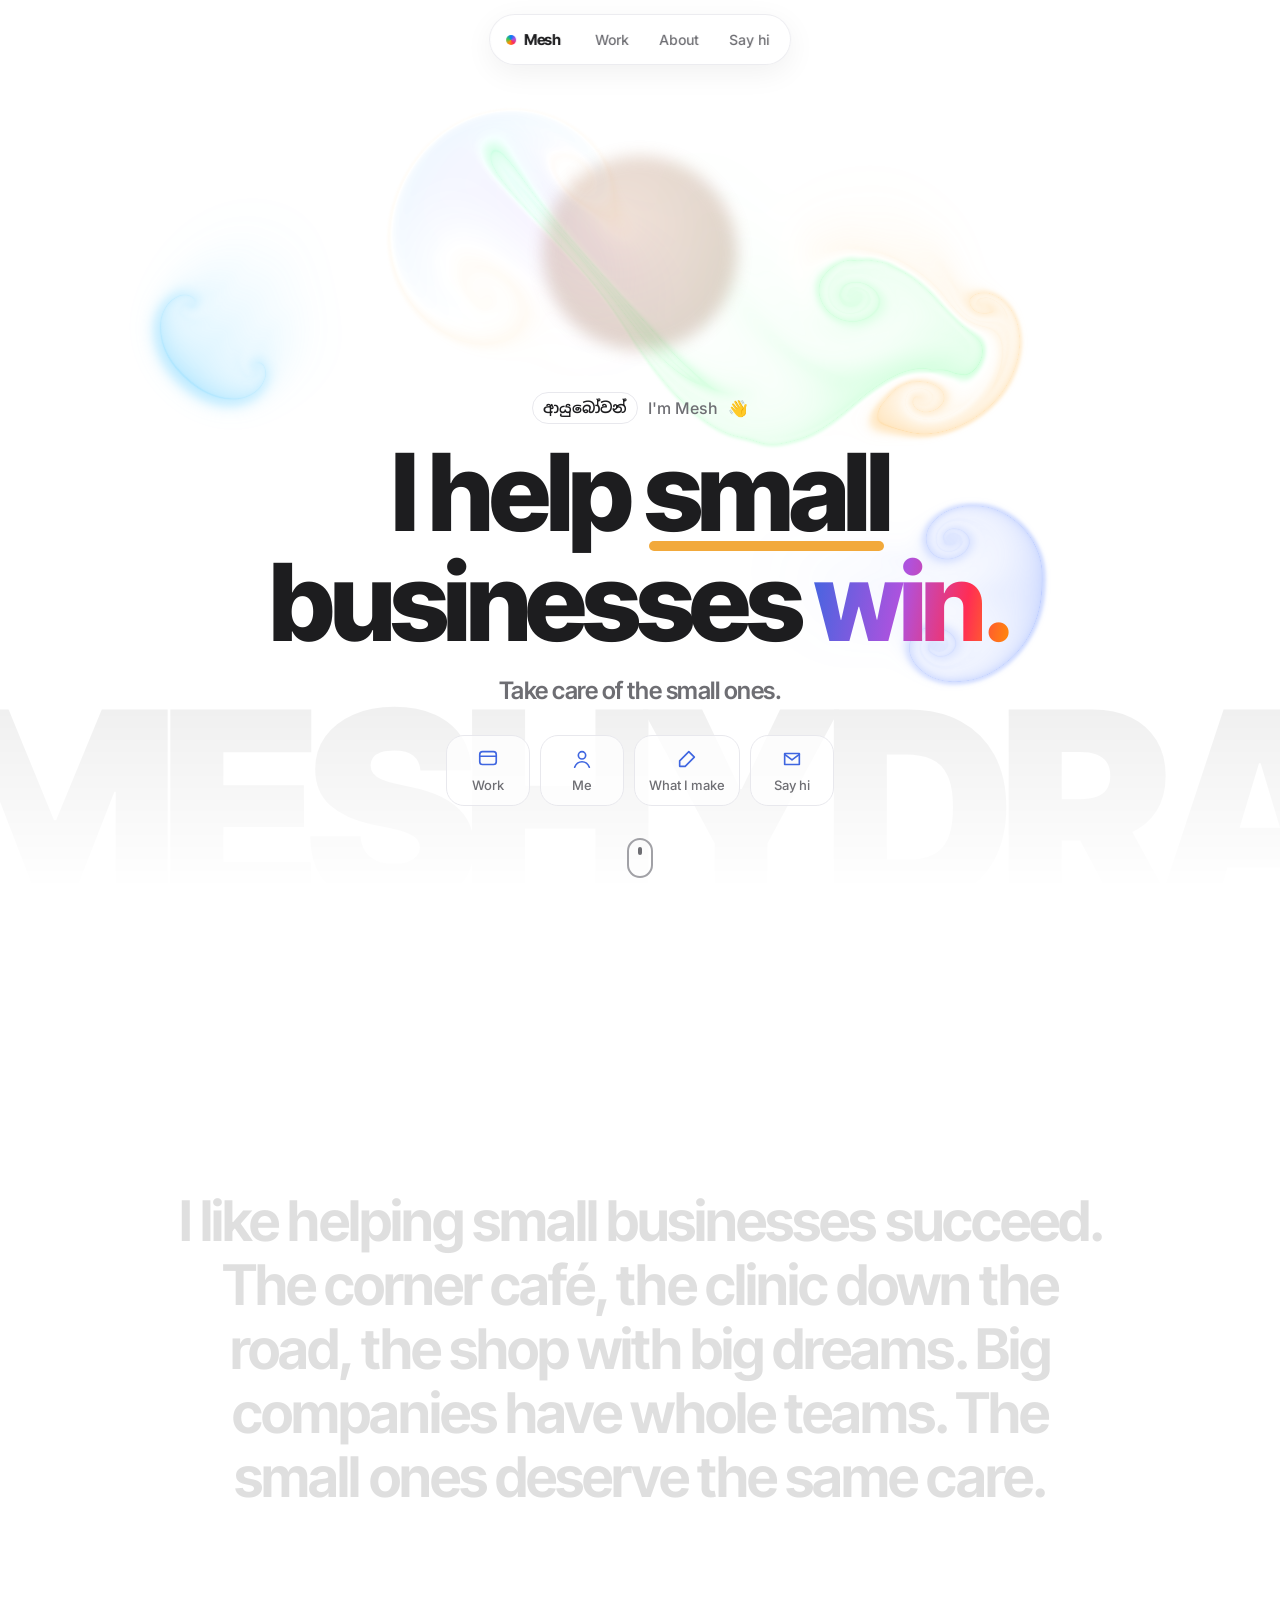
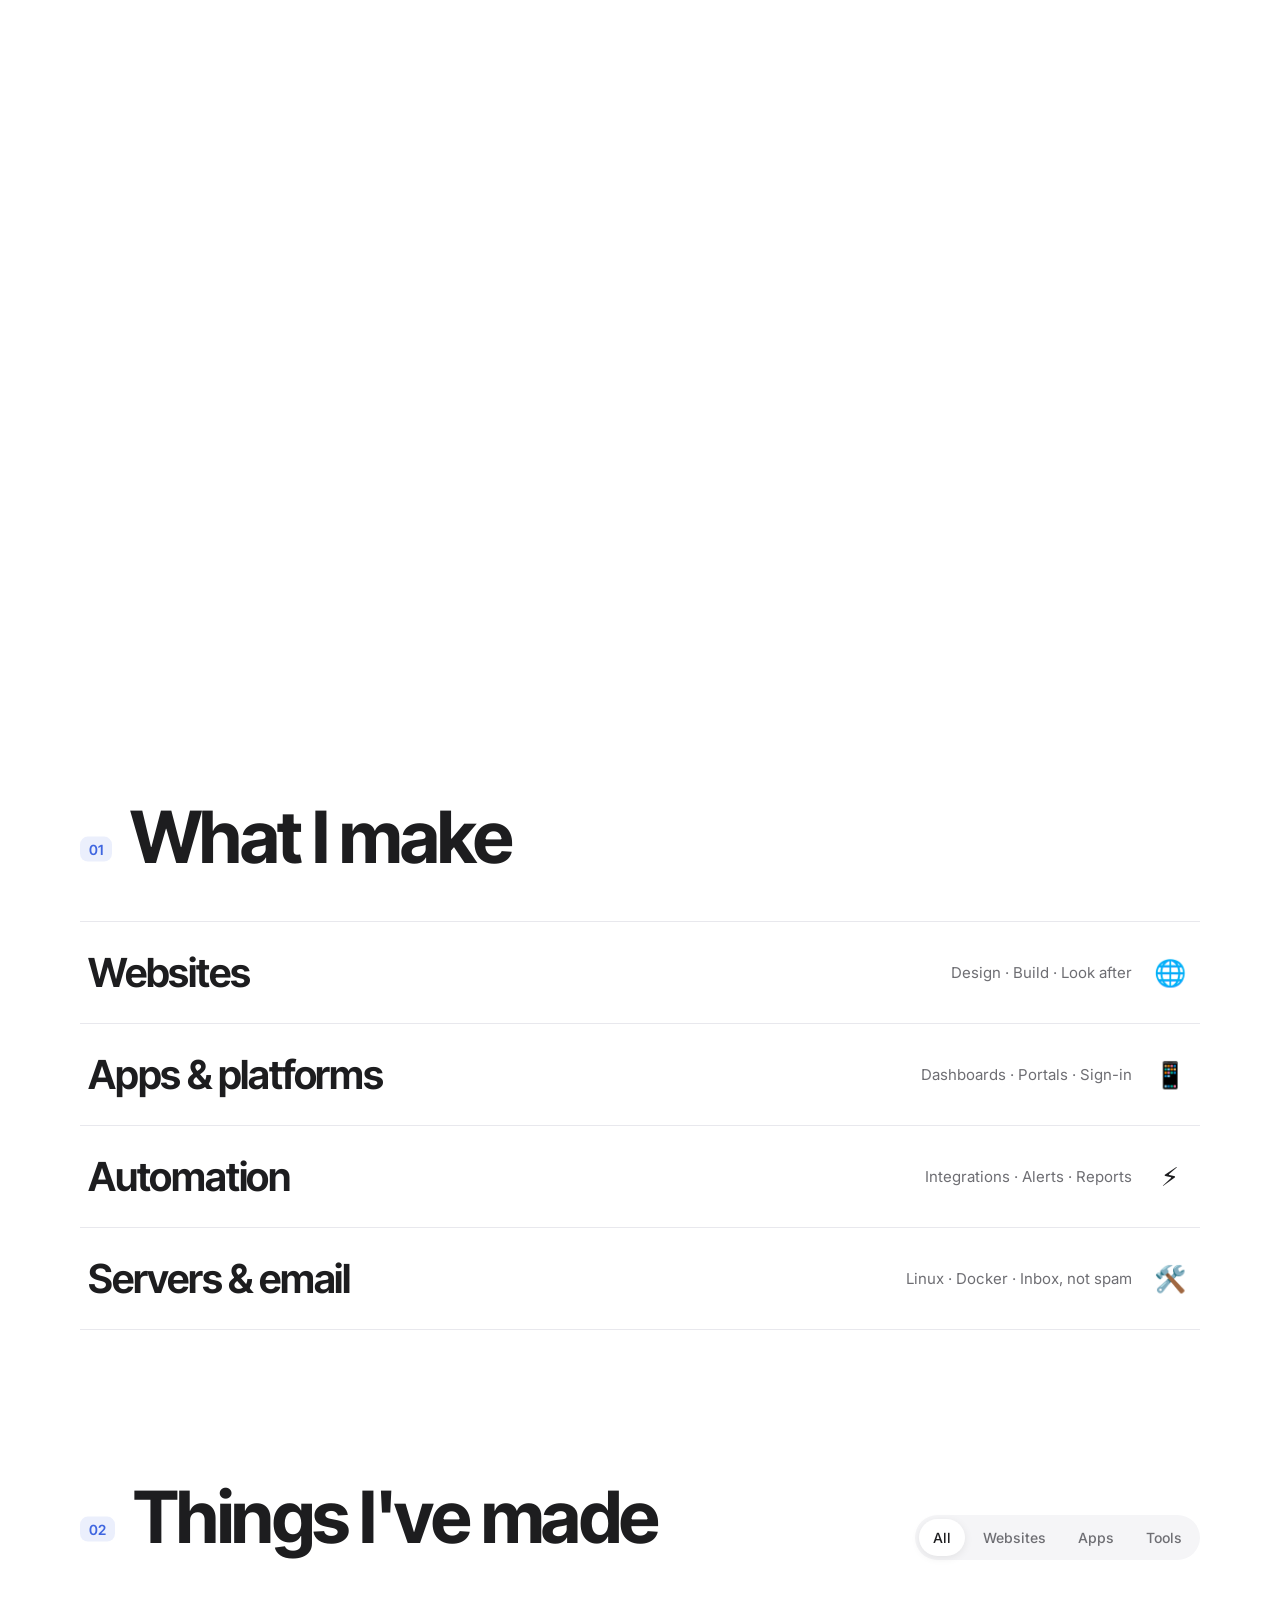
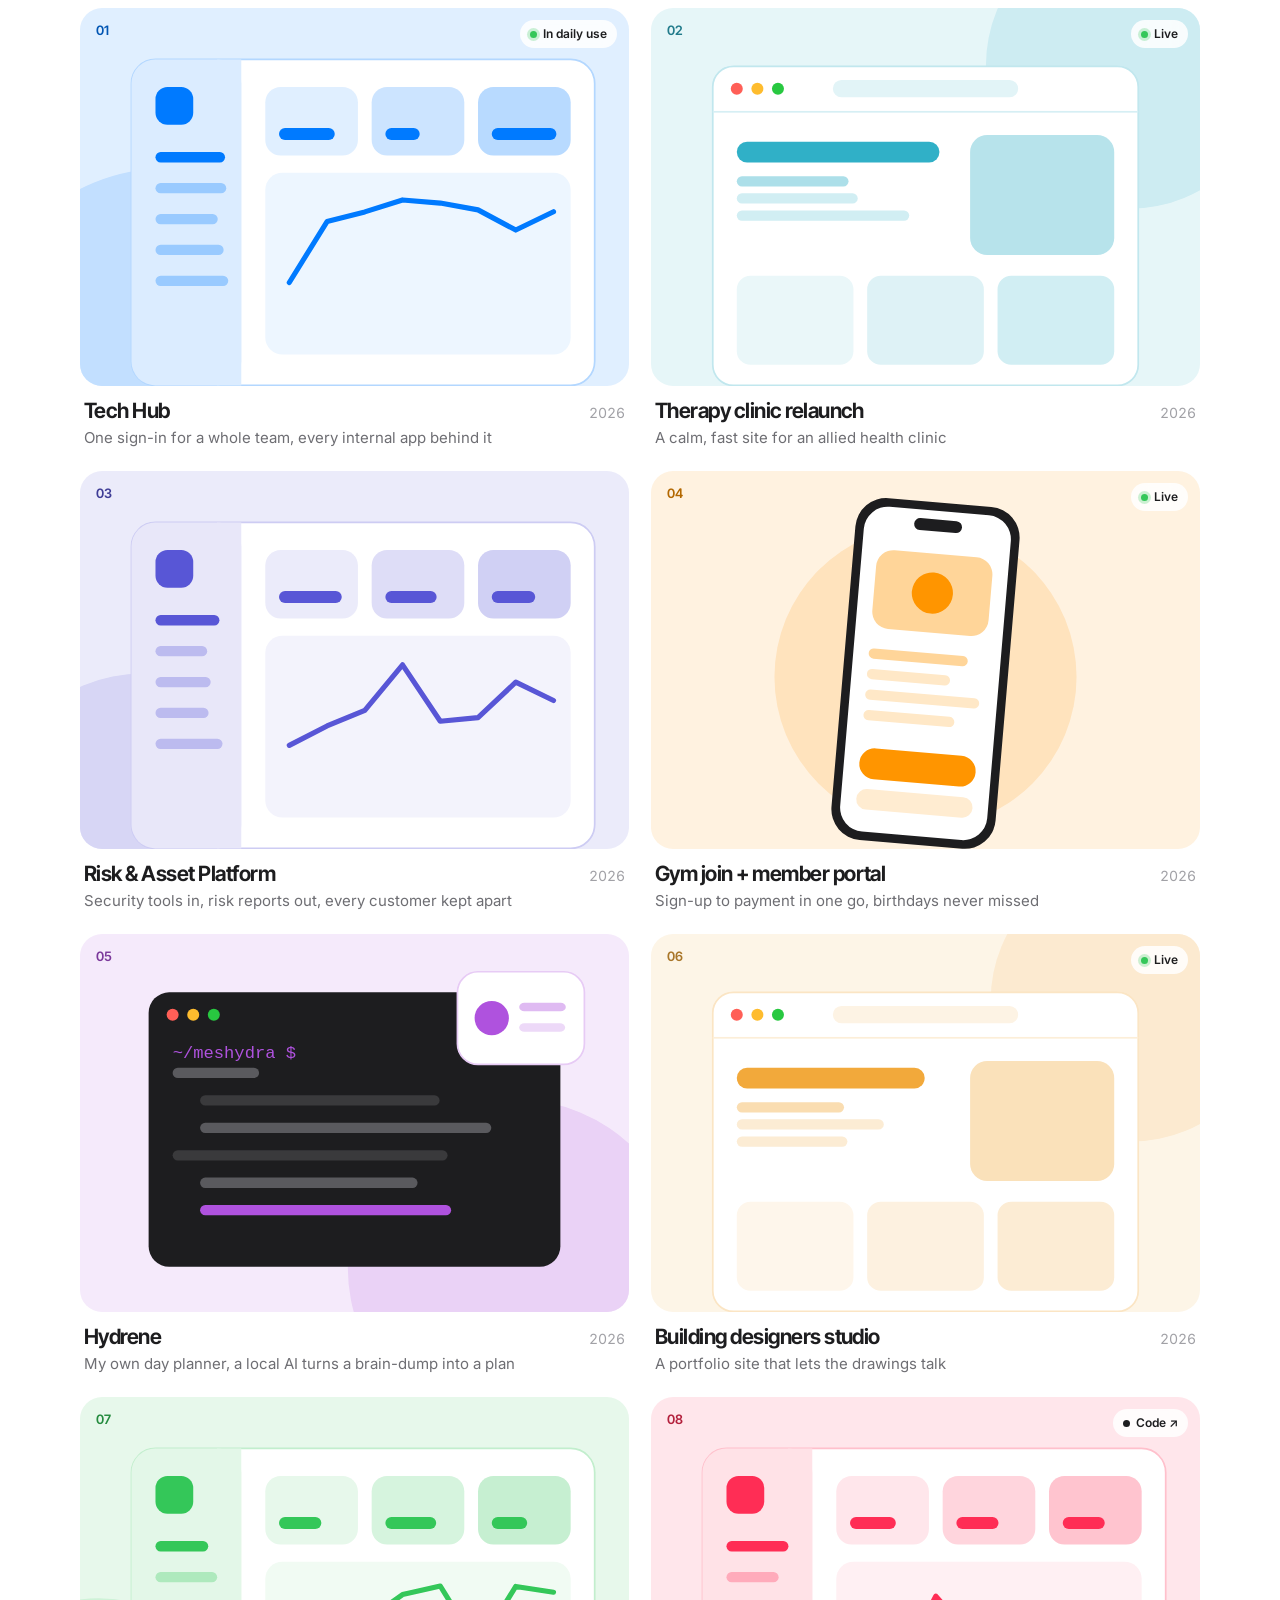
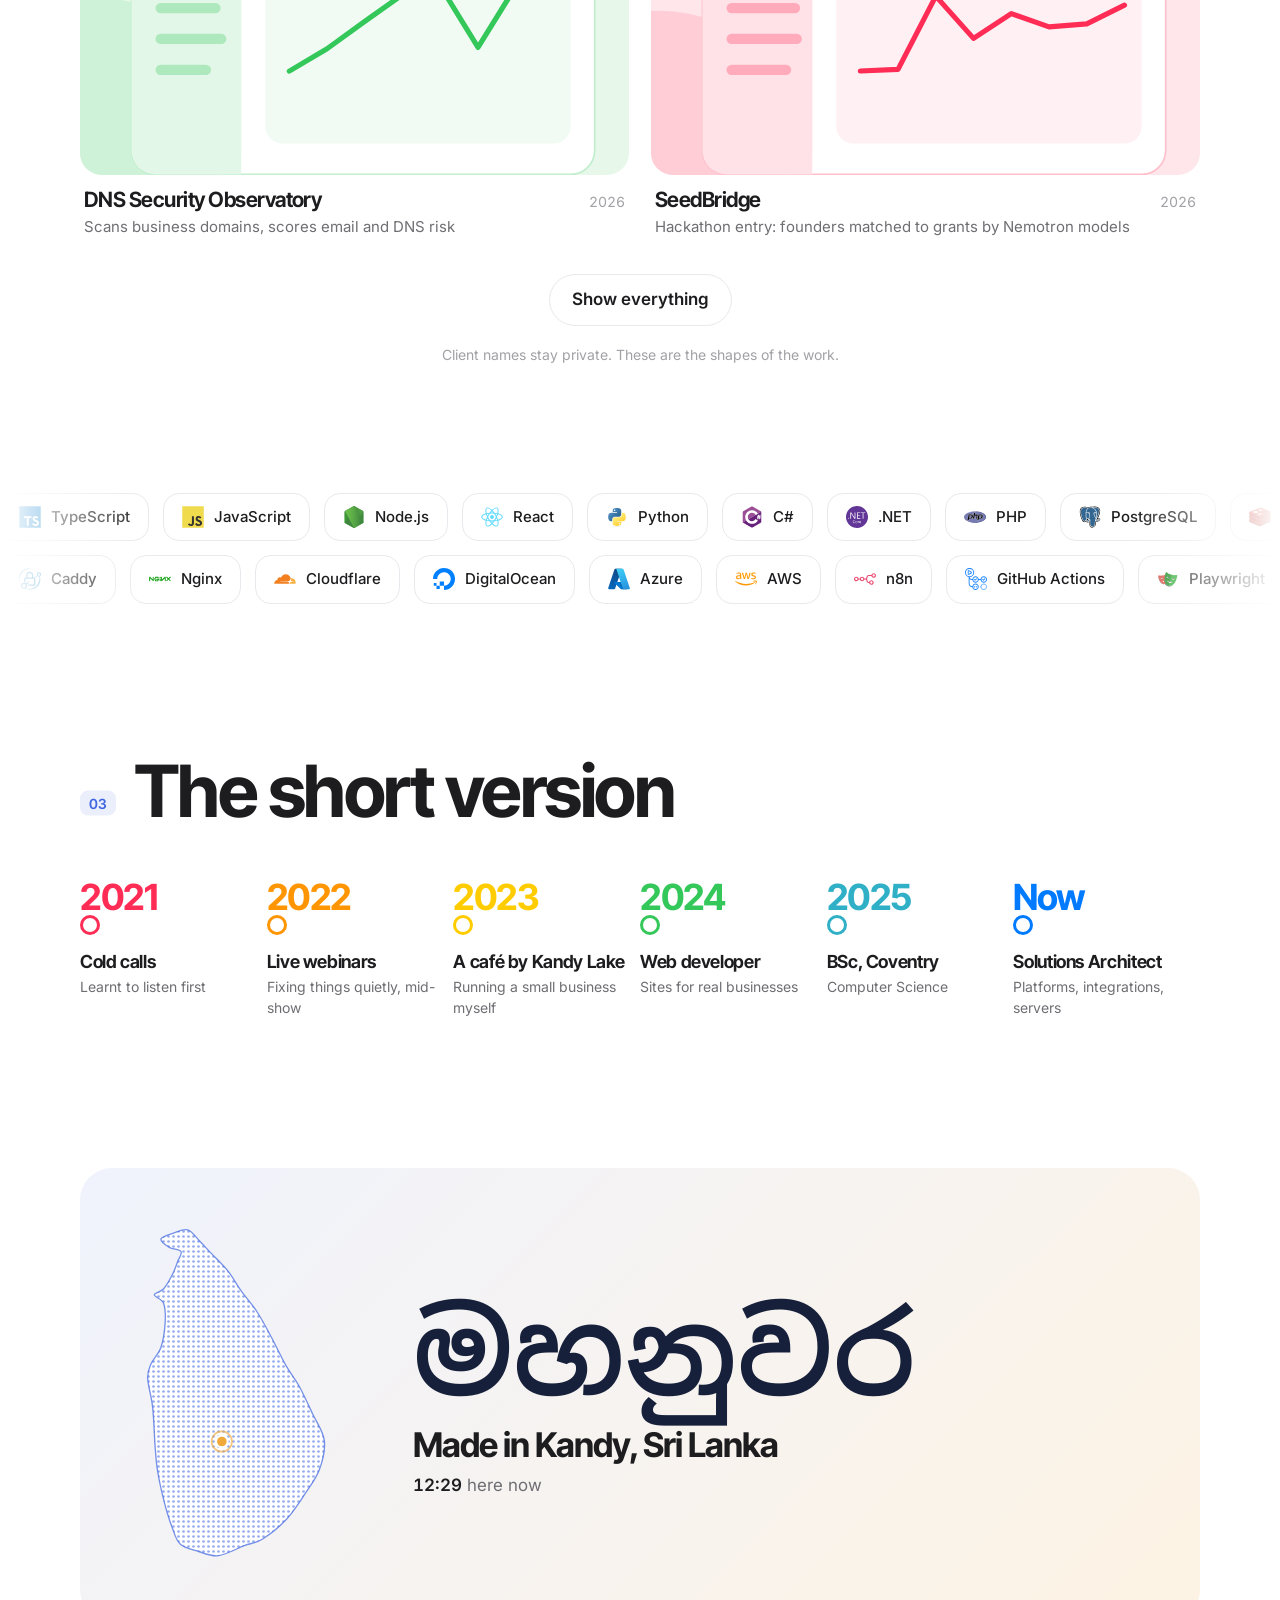
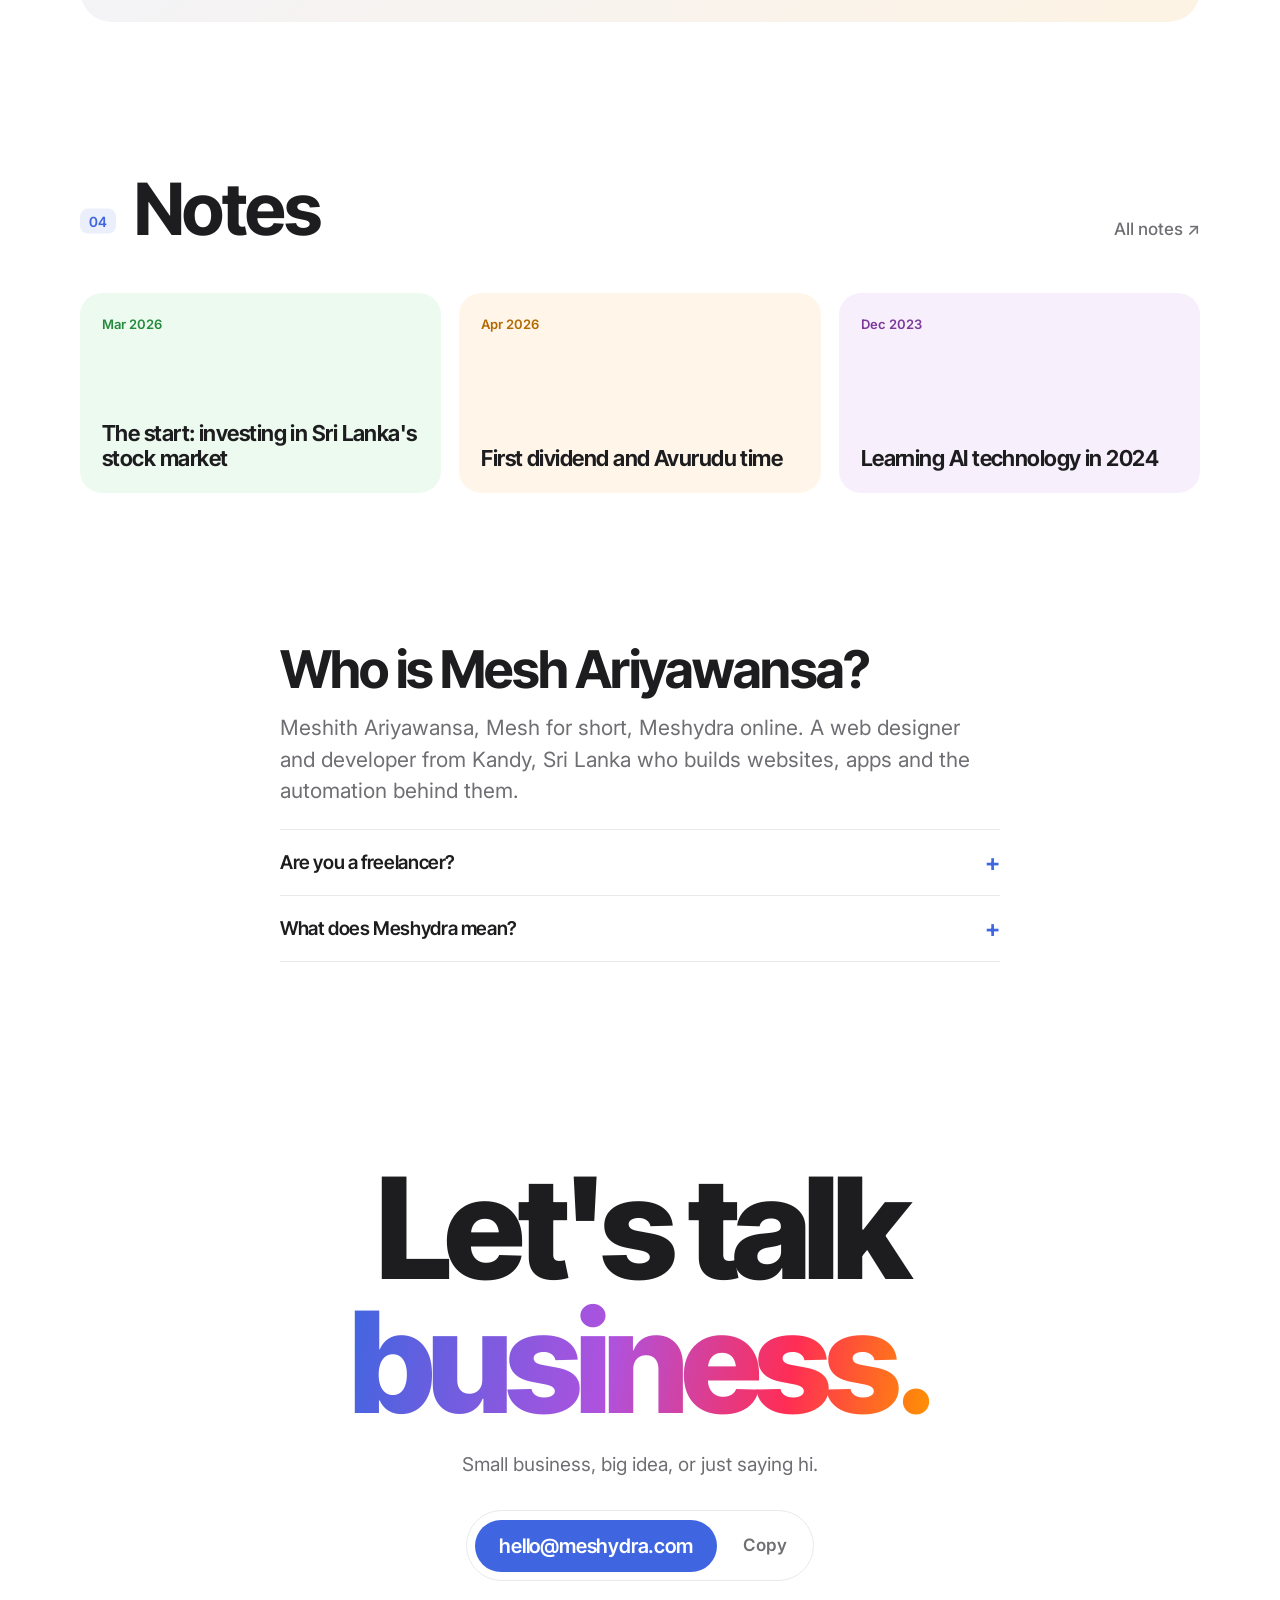
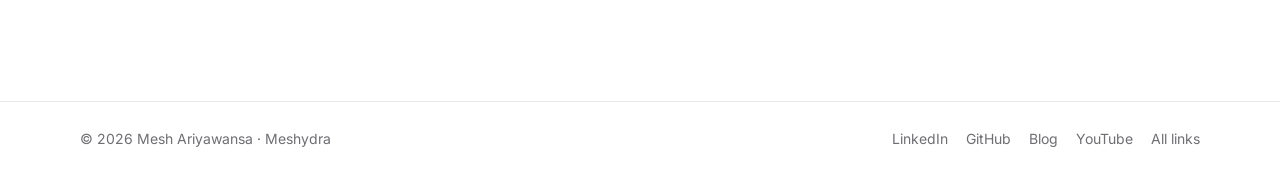
==== index.html @ 255c2c5b "Rebuild: white-first portfolio with cursor fluid and 3D Memoji - WebGL fluid swoosh behind the page " ====
<!doctype html>
<html lang="en-LK">
<head>
<meta charset="utf-8">
<meta name="viewport" content="width=device-width, initial-scale=1, viewport-fit=cover">
<title>Mesh Ariyawansa · Meshydra</title>
<meta name="description" content="Mesh (Meshith) Ariyawansa, also known as Meshydra, builds websites, apps and automation from Kandy, Sri Lanka. He likes helping small businesses succeed. This is his showcase.">
<link rel="canonical" href="https://meshydra.com/">
<meta name="author" content="Meshith Ariyawansa">
<meta name="robots" content="index, follow, max-image-preview:large">
<meta name="theme-color" content="#ffffff">
<meta name="color-scheme" content="light">

<meta property="og:type" content="profile">
<meta property="og:site_name" content="Meshydra">
<meta property="og:title" content="Mesh Ariyawansa · Meshydra">
<meta property="og:description" content="I like helping small businesses succeed. Websites, apps and automation from Kandy, Sri Lanka.">
<meta property="og:url" content="https://meshydra.com/">
<meta property="og:image" content="https://meshydra.com/assets/img/og.png">
<meta property="og:image:width" content="1200">
<meta property="og:image:height" content="630">
<meta property="og:image:alt" content="Mesh Ariyawansa, Meshydra">
<meta property="og:locale" content="en_LK">
<meta property="profile:first_name" content="Meshith">
<meta property="profile:last_name" content="Ariyawansa">
<meta property="profile:username" content="meshydra">
<meta name="twitter:card" content="summary_large_image">
<meta name="twitter:title" content="Mesh Ariyawansa · Meshydra">
<meta name="twitter:description" content="I like helping small businesses succeed.">
<meta name="twitter:image" content="https://meshydra.com/assets/img/og.png">

<link rel="icon" href="/favicon.svg" type="image/svg+xml">
<link rel="icon" href="/favicon.png" type="image/png" sizes="192x192">
<link rel="apple-touch-icon" href="/assets/img/apple-touch-icon.png">
<link rel="manifest" href="/site.webmanifest">

<link rel="preconnect" href="https://cdn.jsdelivr.net" crossorigin>
<link rel="preconnect" href="https://fonts.googleapis.com">
<link rel="preconnect" href="https://fonts.gstatic.com" crossorigin>
<link rel="stylesheet" href="https://fonts.googleapis.com/css2?family=Inter+Tight:wght@500;600;700;800&family=Inter:wght@400;500;600&display=swap">
<link rel="stylesheet" href="https://fonts.googleapis.com/css2?family=Noto+Sans+Sinhala:wght@600&display=swap&text=%E0%B6%86%E0%B6%BA%E0%B7%94%E0%B6%B6%E0%B7%9D%E0%B7%80%E0%B6%B1%E0%B7%8A%E0%B6%B8%E0%B7%84%E0%B6%B1%E0%B7%94%E0%B7%80%E0%B6%BB!">
<link rel="stylesheet" href="/assets/css/site.css?v=20261108">
<link rel="modulepreload" href="/assets/js/main.js?v=20261108">

<script type="importmap">
{ "imports": { "three": "https://cdn.jsdelivr.net/npm/three@0.170.0/build/three.module.min.js", "three/addons/": "https://cdn.jsdelivr.net/npm/three@0.170.0/examples/jsm/" } }
</script>

<!-- Google tag (gtag.js) -->
<script async src="https://www.googletagmanager.com/gtag/js?id=G-MQRC9CJJ0Z"></script>
<script>
  window.dataLayer = window.dataLayer || [];
  function gtag(){dataLayer.push(arguments);}
  gtag('js', new Date());
  gtag('config', 'G-MQRC9CJJ0Z');
</script>

<script type="application/ld+json">
{
  "@context": "https://schema.org",
  "@graph": [
    {
      "@type": "Person",
      "@id": "https://meshydra.com/#mesh",
      "name": "Mesh Ariyawansa",
      "givenName": "Meshith",
      "familyName": "Ariyawansa",
      "alternateName": ["Meshith Ariyawansa", "Meshydra", "MeshHydra", "Mesh Hydra", "Mesh A."],
      "url": "https://meshydra.com/",
      "image": "https://meshydra.com/assets/img/og.png",
      "email": "mailto:hello@meshydra.com",
      "jobTitle": "Solutions Architect and web designer",
      "description": "Web designer and developer from Kandy, Sri Lanka who builds websites, apps and automation and likes helping small businesses succeed.",
      "homeLocation": { "@type": "Place", "name": "Kandy, Sri Lanka", "address": { "@type": "PostalAddress", "addressLocality": "Kandy", "addressRegion": "Central Province", "addressCountry": "LK" } },
      "nationality": { "@type": "Country", "name": "Sri Lanka" },
      "alumniOf": [
        { "@type": "CollegeOrUniversity", "name": "Coventry University" },
        { "@type": "EducationalOrganization", "name": "NIBM Sri Lanka" }
      ],
      "knowsAbout": ["Web design", "WordPress", "Web development", "Node.js", "PostgreSQL", "Automation", "Microsoft 365", "Linux servers", "Small business websites", "Sri Lanka"],
      "sameAs": [
        "https://www.linkedin.com/in/meshith-ariyawansa/",
        "https://github.com/Meshydra",
        "https://blog.meshydra.com",
        "https://links.meshydra.com",
        "https://www.youtube.com/@meshhydra",
        "https://www.twitch.tv/meshhydra"
      ]
    },
    {
      "@type": "WebSite",
      "@id": "https://meshydra.com/#site",
      "url": "https://meshydra.com/",
      "name": "Meshydra",
      "alternateName": ["Mesh Ariyawansa", "Meshith Ariyawansa", "MeshHydra"],
      "inLanguage": "en",
      "publisher": { "@id": "https://meshydra.com/#mesh" }
    },
    {
      "@type": "ProfilePage",
      "@id": "https://meshydra.com/#page",
      "url": "https://meshydra.com/",
      "name": "Mesh Ariyawansa · Meshydra",
      "isPartOf": { "@id": "https://meshydra.com/#site" },
      "mainEntity": { "@id": "https://meshydra.com/#mesh" },
      "dateModified": "2026-11-08"
    },
    {
      "@type": "FAQPage",
      "@id": "https://meshydra.com/#faq",
      "mainEntity": [
        { "@type": "Question", "name": "Who is Meshith Ariyawansa?",
          "acceptedAnswer": { "@type": "Answer", "text": "Meshith (Mesh) Ariyawansa is a web designer, developer and Solutions Architect from Kandy, Sri Lanka. Online he goes by Meshydra. He builds websites, internal apps and automation, and likes helping small businesses succeed." } },
        { "@type": "Question", "name": "What is Meshydra?",
          "acceptedAnswer": { "@type": "Answer", "text": "Meshydra (Mesh + Hydra, sometimes written MeshHydra) is Mesh Ariyawansa's name online and the home of his personal projects." } },
        { "@type": "Question", "name": "Is Mesh Ariyawansa a freelancer?",
          "acceptedAnswer": { "@type": "Answer", "text": "No. This site is a showcase of things he has made, not a shop. If you run a small business or have something interesting to talk about, you can still email hello@meshydra.com." } }
      ]
    }
  ]
}
</script>
</head>
<body>
<a class="skip" href="#work">Skip to work</a>

<canvas id="fluid" aria-hidden="true"></canvas>

<nav class="nav" aria-label="Main">
  <a class="nav-me" href="#top" aria-label="Back to top"><span class="dot"></span>Mesh</a>
  <div class="nav-links">
    <a href="#work" data-spy="work">Work</a>
    <a href="#about" data-spy="about">About</a>
    <a href="#contact" data-spy="contact">Say hi</a>
  </div>
</nav>

<main id="top">

  <!-- 01 · hero -->
  <header class="hero" id="hero">
    <div class="hero-in">
      <button class="me" id="me" type="button" aria-label="Say hello to Mesh">
        <span class="me-ph" aria-hidden="true"></span>
        <span class="bubble" id="bubble" aria-live="polite"></span>
      </button>
      <p class="hi reveal"><span class="si" lang="si">ආයුබෝවන්</span> I'm Mesh <span class="wave" aria-hidden="true">👋</span></p>
      <h1 class="reveal"><span class="sr">Mesh Ariyawansa. </span>I help <em>small</em> businesses <span class="grad">win.</span></h1>
      <p class="sub reveal">Take care of the small ones.</p>
      <div class="chips reveal">
        <a class="chip" href="#work"><svg viewBox="0 0 24 24"><rect x="3" y="4" width="18" height="14" rx="3"/><path d="M3 9h18"/></svg>Work</a>
        <a class="chip" href="#about"><svg viewBox="0 0 24 24"><circle cx="12" cy="8" r="4"/><path d="M4 21c1.5-4 4.5-6 8-6s6.5 2 8 6"/></svg>Me</a>
        <a class="chip" href="#make"><svg viewBox="0 0 24 24"><path d="M14 4l6 6-10 10H4v-6z"/></svg>What I make</a>
        <a class="chip" href="#contact"><svg viewBox="0 0 24 24"><path d="M4 6h16v12H4z"/><path d="M4 7l8 6 8-6"/></svg>Say hi</a>
      </div>
    </div>
    <div class="giant" aria-hidden="true">MESHYDRA</div>
    <a class="scroll-cue" href="#story" aria-label="Scroll down"><span></span></a>
  </header>

  <!-- 02 · statement, fills word by word -->
  <section class="story" id="story" aria-label="What I believe">
    <p class="fill" data-fill>I like helping small businesses succeed. The corner café, the clinic down the road, the shop with big dreams. Big companies have whole teams. The small ones deserve the same care.</p>
  </section>

  <!-- 03 · what I make -->
  <section class="make" id="make" aria-labelledby="make-h">
    <div class="wrap">
      <div class="sec-head"><span class="num">01</span><h2 id="make-h" class="blur-in">What I make</h2></div>
      <ul class="rows">
        <li class="row" style="--c:var(--blue)"><b>Websites</b><span class="tags">Design · Build · Look after</span><i class="ico" aria-hidden="true">🌐</i></li>
        <li class="row" style="--c:var(--purple)"><b>Apps &amp; platforms</b><span class="tags">Dashboards · Portals · Sign-in</span><i class="ico" aria-hidden="true">📱</i></li>
        <li class="row" style="--c:var(--orange)"><b>Automation</b><span class="tags">Integrations · Alerts · Reports</span><i class="ico" aria-hidden="true">⚡️</i></li>
        <li class="row" style="--c:var(--green)"><b>Servers &amp; email</b><span class="tags">Linux · Docker · Inbox, not spam</span><i class="ico" aria-hidden="true">🛠️</i></li>
      </ul>
    </div>
  </section>

  <!-- 04 · work -->
  <section class="work" id="work" aria-labelledby="work-h">
    <div class="wrap">
      <div class="sec-head">
        <span class="num">02</span><h2 id="work-h" class="blur-in">Things I've made</h2>
        <div class="filters" role="tablist" aria-label="Filter projects">
          <button role="tab" aria-selected="true" data-f="all">All</button>
          <button role="tab" aria-selected="false" data-f="web">Websites</button>
          <button role="tab" aria-selected="false" data-f="app">Apps</button>
          <button role="tab" aria-selected="false" data-f="tool">Tools</button>
        </div>
      </div>
      <div class="grid" id="grid"></div>
      <div class="more-wrap"><button class="more" id="more" type="button">Show everything</button></div>
      <p class="note">Client names stay private. These are the shapes of the work.</p>
    </div>
  </section>

  <!-- 05 · toolkit marquee -->
  <section class="kit" aria-label="Tools I use">
    <div class="marquee" data-dir="1"></div>
    <div class="marquee" data-dir="-1"></div>
  </section>

  <!-- 06 · about / journey -->
  <section class="about" id="about" aria-labelledby="about-h">
    <div class="wrap">
      <div class="sec-head"><span class="num">03</span><h2 id="about-h" class="blur-in">The short version</h2></div>
      <ol class="journey">
        <li style="--c:var(--pink)"><span class="y">2021</span><b>Cold calls</b><span>Learnt to listen first</span></li>
        <li style="--c:var(--orange)"><span class="y">2022</span><b>Live webinars</b><span>Fixing things quietly, mid-show</span></li>
        <li style="--c:var(--yellow)"><span class="y">2023</span><b>A café by Kandy Lake</b><span>Running a small business myself</span></li>
        <li style="--c:var(--green)"><span class="y">2024</span><b>Web developer</b><span>Sites for real businesses</span></li>
        <li style="--c:var(--teal)"><span class="y">2025</span><b>BSc, Coventry</b><span>Computer Science</span></li>
        <li style="--c:var(--blue)"><span class="y">Now</span><b>Solutions Architect</b><span>Platforms, integrations, servers</span></li>
      </ol>
    </div>
  </section>

  <!-- 07 · Sri Lanka -->
  <section class="lanka" aria-label="Where I am">
    <div class="wrap lanka-in">
      <div class="map"><svg id="lkMap" viewBox="0 0 240 410" role="img" aria-label="Map of Sri Lanka with Kandy marked"></svg></div>
      <div class="lanka-text">
        <p class="si big" lang="si">මහනුවර</p>
        <p class="kandy">Made in Kandy, Sri Lanka</p>
        <p class="clock"><span id="lkTime">--:--</span> here now</p>
      </div>
    </div>
  </section>

  <!-- 08 · notes -->
  <section class="notes" aria-labelledby="notes-h">
    <div class="wrap">
      <div class="sec-head"><span class="num">04</span><h2 id="notes-h" class="blur-in">Notes</h2><a class="link" href="https://blog.meshydra.com" target="_blank" rel="noopener">All notes ↗</a></div>
      <div class="note-row">
        <a class="note-card" style="--c:var(--green)" href="https://blog.meshydra.com/2026/03/the-start-investing-in-sri-lankas-stock.html" target="_blank" rel="noopener"><span class="d">Mar 2026</span><b>The start: investing in Sri Lanka's stock market</b></a>
        <a class="note-card" style="--c:var(--orange)" href="https://blog.meshydra.com/2026/04/first-dividence-and-avrudhu-time.html" target="_blank" rel="noopener"><span class="d">Apr 2026</span><b>First dividend and Avurudu time</b></a>
        <a class="note-card" style="--c:var(--purple)" href="https://blog.meshydra.com/2023/12/learning-ai-technology-in-2024.html" target="_blank" rel="noopener"><span class="d">Dec 2023</span><b>Learning AI technology in 2024</b></a>
      </div>
    </div>
  </section>

  <!-- 09 · who is -->
  <section class="faq" aria-labelledby="faq-h">
    <div class="wrap narrow">
      <h2 id="faq-h" class="blur-in">Who is Mesh Ariyawansa?</h2>
      <p class="lede">Meshith Ariyawansa, Mesh for short, Meshydra online. A web designer and developer from Kandy, Sri Lanka who builds websites, apps and the automation behind them.</p>
      <details><summary>Are you a freelancer?</summary><p>No. This is a showcase of things I love making, not a shop. But if you run a small business, or you just want to talk shop, my inbox is open.</p></details>
      <details><summary>What does Meshydra mean?</summary><p>Mesh + Hydra. Some people write it MeshHydra or Mesh Hydra. It's the name on my GitHub, YouTube and side projects.</p></details>
    </div>
  </section>

  <!-- 10 · contact -->
  <section class="contact" id="contact" aria-labelledby="contact-h">
    <div class="wrap">
      <h2 id="contact-h" class="huge blur-in">Let's talk<br><span class="grad">business.</span></h2>
      <p class="contact-sub">Small business, big idea, or just saying hi.</p>
      <div class="mail-row">
        <a class="mail" href="mailto:hello@meshydra.com">hello@meshydra.com</a>
        <button class="copy" id="copy" type="button" aria-label="Copy email address">Copy</button>
      </div>
    </div>
  </section>
</main>

<footer class="foot">
  <div class="wrap foot-in">
    <span>© 2026 Mesh Ariyawansa · Meshydra</span>
    <nav aria-label="Elsewhere">
      <a href="https://www.linkedin.com/in/meshith-ariyawansa/" target="_blank" rel="noopener me">LinkedIn</a>
      <a href="https://github.com/Meshydra" target="_blank" rel="noopener me">GitHub</a>
      <a href="https://blog.meshydra.com" target="_blank" rel="noopener me">Blog</a>
      <a href="https://www.youtube.com/@meshhydra" target="_blank" rel="noopener me">YouTube</a>
      <a href="https://links.meshydra.com" target="_blank" rel="noopener me">All links</a>
    </nav>
  </div>
</footer>

<script src="/assets/vendor/lenis.min.js" defer></script>
<script type="module" src="/assets/js/main.js?v=20261108"></script>
</body>
</html>
---- assets/css/site.css ----
/* meshydra.com · white first, Apple colours, LankaByte accent */
:root {
  --bg: #ffffff;
  --soft: #f5f5f7;
  --ink: #1d1d1f;
  --muted: #6e6e73;
  --faint: #a1a1a6;
  --line: #e8e8ed;

  /* Apple system colours */
  --blue: #007aff; --indigo: #5856d6; --purple: #af52de; --pink: #ff2d55;
  --red: #ff3b30; --orange: #ff9500; --yellow: #ffcc00; --green: #34c759;
  --teal: #30b0c7; --cyan: #32ade6;

  /* LankaByte accent */
  --accent: #3f66e0; --accent-2: #2b4fc9; --gold: #f2a93b; --navy: #16203a;

  --f-head: "Inter Tight", -apple-system, BlinkMacSystemFont, "SF Pro Display", "Segoe UI", system-ui, sans-serif;
  --f-body: Inter, -apple-system, BlinkMacSystemFont, "SF Pro Text", "Segoe UI", system-ui, sans-serif;
  --f-si: "Noto Sans Sinhala", "Iskoola Pota", sans-serif;
  --r: 22px;
  --ease: cubic-bezier(.2, .7, .1, 1);
  --gutter: clamp(16px, 4vw, 40px);
}

* { box-sizing: border-box; }
html { -webkit-text-size-adjust: 100%; scroll-behavior: auto; }
html.lenis, html.lenis body { height: auto; }
.lenis.lenis-smooth { scroll-behavior: auto !important; }
body {
  margin: 0; background: var(--bg); color: var(--ink);
  font: 400 17px/1.5 var(--f-body);
  -webkit-font-smoothing: antialiased; text-rendering: optimizeLegibility;
  overflow-x: hidden;
}
h1, h2, h3 { font-family: var(--f-head); letter-spacing: -0.035em; line-height: 1.02; margin: 0; font-weight: 700; }
a { color: inherit; text-decoration: none; }
button { font: inherit; color: inherit; cursor: pointer; }
img, svg { display: block; }
.si { font-family: var(--f-si); font-weight: 600; }
.sr { position: absolute; width: 1px; height: 1px; overflow: hidden; clip: rect(0 0 0 0); white-space: nowrap; }
.skip { position: fixed; left: 12px; top: -60px; z-index: 100; background: var(--ink); color: #fff; padding: 10px 14px; border-radius: 12px; }
.skip:focus { top: 12px; }
:focus-visible { outline: 3px solid var(--accent); outline-offset: 3px; border-radius: 10px; }
::selection { background: color-mix(in srgb, var(--accent) 22%, transparent); }

.wrap { width: min(1120px, 100% - var(--gutter) * 2); margin-inline: auto; }
.narrow { width: min(720px, 100% - var(--gutter) * 2); }
main, .foot { position: relative; z-index: 1; }

/* the swoosh */
#fluid { position: fixed; inset: 0; width: 100vw; height: 100vh; z-index: 0; pointer-events: none; }

/* ---------- nav ---------- */
.nav {
  position: fixed; top: 14px; left: 50%; translate: -50% 0; z-index: 50;
  display: flex; align-items: center; gap: 6px; padding: 6px;
  background: color-mix(in srgb, #fff 72%, transparent);
  backdrop-filter: saturate(1.8) blur(18px); -webkit-backdrop-filter: saturate(1.8) blur(18px);
  border: 1px solid color-mix(in srgb, var(--line) 80%, transparent); border-radius: 999px;
  box-shadow: 0 8px 30px rgb(0 0 0 / .06);
}
.nav-me { display: flex; align-items: center; gap: 8px; padding: 8px 14px 8px 10px; font: 700 15px var(--f-head); letter-spacing: -.02em; }
.nav-me .dot { width: 10px; height: 10px; border-radius: 50%; background: conic-gradient(var(--blue), var(--purple), var(--pink), var(--orange), var(--green), var(--blue)); }
.nav-links { display: flex; gap: 2px; }
.nav-links a { white-space: nowrap; padding: 8px 14px; border-radius: 999px; font-size: 14px; font-weight: 500; color: var(--muted); transition: background .25s, color .25s; }
.nav-links a:hover { color: var(--ink); background: rgb(0 0 0 / .04); }
.nav-links a.on { color: #fff; background: var(--ink); }

/* ---------- hero ---------- */
.hero { position: relative; min-height: 100svh; display: grid; place-items: center; padding: 96px 0 72px; overflow: hidden; }
.hero-in { position: relative; z-index: 2; display: flex; flex-direction: column; align-items: center; text-align: center; padding-inline: var(--gutter); }
.me { position: relative; width: clamp(190px, 26vw, 270px); aspect-ratio: 1; border: 0; padding: 0; background: none; border-radius: 50%; margin-bottom: 4px; -webkit-tap-highlight-color: transparent; }
.me canvas { position: absolute; inset: 0; }
.me-ph { position: absolute; inset: 14%; border-radius: 50%; background: radial-gradient(circle at 40% 35%, #c58a63, #8a5636 70%); opacity: .25; filter: blur(8px); transition: opacity .6s; }
.me.ready .me-ph { opacity: 0; }
.bubble {
  position: absolute; top: 6%; right: -12%; padding: 8px 14px; border-radius: 18px 18px 18px 4px;
  background: var(--ink); color: #fff; font: 600 15px var(--f-si); white-space: nowrap;
  opacity: 0; translate: 0 8px; scale: .9; transition: opacity .3s, translate .3s var(--ease), scale .3s var(--ease); pointer-events: none;
}
.bubble.show { opacity: 1; translate: 0 0; scale: 1; }
.hi { margin: 0 0 14px; font-size: 16px; font-weight: 500; color: var(--muted); display: flex; gap: 10px; align-items: center; }
.hi .si { color: var(--ink); font-size: 15px; padding: 4px 10px; border-radius: 999px; background: rgb(255 255 255 / .7); border: 1px solid var(--line); }
.wave { display: inline-block; transform-origin: 70% 70%; animation: wave 2.6s 1.2s infinite; }
@keyframes wave { 0%, 60%, 100% { rotate: 0deg; } 10%, 30% { rotate: 14deg; } 20% { rotate: -8deg; } 40% { rotate: -4deg; } 50% { rotate: 10deg; } }
.hero h1 { font-size: clamp(44px, 8.4vw, 112px); font-weight: 800; letter-spacing: -0.05em; max-width: 11ch; }
.hero h1 em { font-style: normal; position: relative; white-space: nowrap; }
.hero h1 em::after { content: ""; position: absolute; left: 2%; right: 2%; bottom: .06em; height: .09em; border-radius: 9px; background: var(--gold); z-index: -1; scale: 0 1; transform-origin: left; animation: under .9s 1s var(--ease) forwards; }
@keyframes under { to { scale: 1 1; } }
.grad { background: linear-gradient(100deg, var(--accent), var(--purple) 45%, var(--pink) 75%, var(--orange)); -webkit-background-clip: text; background-clip: text; color: transparent; }
.sub { margin: 18px 0 0; font: 600 clamp(19px, 2.2vw, 24px) var(--f-head); letter-spacing: -.02em; color: var(--muted); }
.chips { display: flex; flex-wrap: wrap; justify-content: center; gap: 10px; margin-top: 30px; }
.chip {
  display: flex; flex-direction: column; align-items: center; gap: 6px; min-width: 84px; padding: 12px 14px 10px;
  border-radius: 18px; background: rgb(255 255 255 / .72); border: 1px solid var(--line);
  backdrop-filter: blur(10px); -webkit-backdrop-filter: blur(10px);
  font-size: 13px; font-weight: 500; color: var(--muted); transition: translate .3s var(--ease), color .2s, box-shadow .3s;
}
.chip svg { width: 22px; height: 22px; fill: none; stroke: var(--accent); stroke-width: 1.8; stroke-linecap: round; stroke-linejoin: round; }
.chip:hover { translate: 0 -3px; color: var(--ink); box-shadow: 0 10px 24px rgb(0 0 0 / .07); }
.giant {
  position: absolute; left: 50%; bottom: -0.16em; translate: -50% 0; z-index: 1;
  font: 900 clamp(90px, 21vw, 330px)/1 var(--f-head); letter-spacing: -.06em; white-space: nowrap;
  background: linear-gradient(180deg, rgb(0 0 0 / .07), rgb(0 0 0 / 0) 80%); -webkit-background-clip: text; background-clip: text; color: transparent;
  pointer-events: none; user-select: none;
}
.scroll-cue { position: absolute; bottom: 22px; left: 50%; translate: -50% 0; z-index: 3; width: 26px; height: 40px; border: 2px solid var(--faint); border-radius: 14px; }
.scroll-cue span { position: absolute; left: 50%; top: 7px; width: 4px; height: 8px; margin-left: -2px; border-radius: 2px; background: var(--muted); animation: cue 1.8s infinite; }
@keyframes cue { 0% { translate: 0 0; opacity: 1; } 80% { translate: 0 12px; opacity: 0; } 100% { opacity: 0; } }

/* reveal on load / scroll */
.reveal { opacity: 0; translate: 0 18px; filter: blur(8px); animation: rise 1s var(--ease) forwards; }
.hero-in .reveal:nth-child(2) { animation-delay: .15s; } .hero-in .reveal:nth-child(3) { animation-delay: .28s; }
.hero-in .reveal:nth-child(4) { animation-delay: .42s; } .hero-in .reveal:nth-child(5) { animation-delay: .56s; }
@keyframes rise { to { opacity: 1; translate: 0 0; filter: blur(0); } }
.blur-in { opacity: .15; filter: blur(10px); translate: 0 14px; transition: opacity 1s var(--ease), filter 1s var(--ease), translate 1s var(--ease); }
.blur-in.in { opacity: 1; filter: blur(0); translate: 0 0; }

/* ---------- statement ---------- */
.story { min-height: 150vh; position: relative; }
.fill {
  position: sticky; top: 0; height: 100vh; margin: 0 auto; display: grid; place-items: center; align-content: center;
  width: min(940px, 100% - var(--gutter) * 2); text-align: center;
  font: 650 clamp(28px, 4.4vw, 56px)/1.14 var(--f-head); letter-spacing: -.035em;
}
.fill .w { color: color-mix(in srgb, var(--ink) 14%, transparent); transition: color .25s; }
.fill .w.on { color: var(--ink); }
.fill .w.hl.on { color: var(--accent); }

/* ---------- section heads ---------- */
section { position: relative; }
.make, .work, .about, .notes, .faq { padding: clamp(80px, 12vw, 150px) 0 0; }
.sec-head { display: flex; align-items: baseline; flex-wrap: wrap; gap: 14px 18px; margin-bottom: clamp(28px, 4vw, 48px); }
.sec-head h2 { font-size: clamp(38px, 6vw, 72px); }
.num { font: 600 14px var(--f-head); color: var(--accent); padding: 4px 9px; border-radius: 8px; background: color-mix(in srgb, var(--accent) 10%, transparent); translate: 0 -0.6em; }
.link { margin-left: auto; font-weight: 500; color: var(--muted); }
.link:hover { color: var(--accent); }

/* ---------- what I make ---------- */
.rows { list-style: none; margin: 0; padding: 0; border-top: 1px solid var(--line); }
.row {
  position: relative; display: grid; grid-template-columns: 1fr auto 44px; align-items: center; gap: 16px;
  padding: 26px 8px; border-bottom: 1px solid var(--line); overflow: hidden; isolation: isolate;
}
.row::before { content: ""; position: absolute; inset: 0; z-index: -1; background: color-mix(in srgb, var(--c) 9%, #fff); scale: 1 0; transform-origin: bottom; transition: scale .5s var(--ease); }
.row:hover::before { scale: 1 1; }
.row b { font: 650 clamp(24px, 3.4vw, 40px) var(--f-head); letter-spacing: -.03em; transition: translate .5s var(--ease), color .3s; }
.row:hover b { translate: 10px 0; color: var(--c); }
.row .tags { color: var(--muted); font-size: 15px; text-align: right; }
.row .ico { font-style: normal; font-size: 26px; text-align: center; transition: rotate .5s var(--ease), scale .5s var(--ease); }
.row:hover .ico { rotate: -12deg; scale: 1.2; }

/* ---------- work grid ---------- */
.filters { margin-left: auto; display: flex; gap: 4px; padding: 4px; border-radius: 999px; background: var(--soft); }
.filters button { border: 0; background: none; padding: 8px 14px; border-radius: 999px; font-size: 14px; font-weight: 500; color: var(--muted); transition: background .25s, color .25s; }
.filters button[aria-selected="true"] { background: #fff; color: var(--ink); box-shadow: 0 2px 8px rgb(0 0 0 / .08); }
.grid { display: grid; grid-template-columns: repeat(2, 1fr); gap: 22px; }
.card { position: relative; display: block; transition: opacity .4s, filter .4s, translate .6s var(--ease); }
.grid:hover .card:not(:hover) { opacity: .45; filter: saturate(.4); }
.card .art {
  position: relative; aspect-ratio: 16 / 11; border-radius: var(--r); overflow: hidden;
  background: color-mix(in srgb, var(--c) 12%, #fff); isolation: isolate;
}
.card .art svg { position: absolute; inset: 0; width: 100%; height: 100%; transition: scale .8s var(--ease); }
.card:hover .art svg { scale: 1.04; }
.card .meta { display: flex; align-items: baseline; gap: 10px; padding: 14px 4px 0; }
.card h3 { font-size: 21px; letter-spacing: -.025em; font-weight: 650; }
.card .yr { margin-left: auto; color: var(--faint); font-size: 14px; font-variant-numeric: tabular-nums; }
.card p { margin: 4px 4px 0; color: var(--muted); font-size: 15px; }
.card .no { position: absolute; top: 14px; left: 16px; z-index: 2; font: 600 13px var(--f-head); color: color-mix(in srgb, var(--c) 70%, #000); }
.badge { position: absolute; top: 12px; right: 12px; z-index: 2; padding: 5px 10px; border-radius: 999px; font-size: 12px; font-weight: 600; background: rgb(255 255 255 / .85); backdrop-filter: blur(8px); color: var(--ink); display: flex; gap: 6px; align-items: center; }
.badge::before { content: ""; width: 7px; height: 7px; border-radius: 50%; background: var(--green); box-shadow: 0 0 0 3px color-mix(in srgb, var(--green) 25%, transparent); }
.badge.code::before { background: var(--ink); box-shadow: none; }
.card.hidden { display: none; }
.card.extra { display: none; }
.grid.all .card.extra:not(.hidden) { display: block; }
.card.pop { animation: pop .6s var(--ease) both; }
@keyframes pop { from { opacity: 0; translate: 0 20px; } }
.more-wrap { display: flex; justify-content: center; margin-top: 36px; }
.more { border: 1px solid var(--line); background: #fff; padding: 12px 22px; border-radius: 999px; font-weight: 600; transition: background .25s, color .25s, border-color .25s; }
.more:hover { background: var(--ink); color: #fff; border-color: var(--ink); }
.note { text-align: center; color: var(--faint); font-size: 14px; margin: 18px 0 0; }

/* ---------- toolkit marquee ---------- */
.kit { padding: clamp(80px, 10vw, 130px) 0 0; display: grid; gap: 14px; overflow: hidden;
  mask-image: linear-gradient(90deg, transparent, #000 12%, #000 88%, transparent); -webkit-mask-image: linear-gradient(90deg, transparent, #000 12%, #000 88%, transparent); }
.marquee { display: flex; gap: 14px; width: max-content; animation: slide 60s linear infinite; }
.marquee[data-dir="-1"] { animation-direction: reverse; }
.kit:hover .marquee { animation-play-state: paused; }
@keyframes slide { to { translate: -50% 0; } }
.tool { display: flex; align-items: center; gap: 10px; padding: 12px 18px; border-radius: 16px; background: rgb(255 255 255 / .8); border: 1px solid var(--line); font-weight: 500; font-size: 15px; white-space: nowrap; }
.tool img { width: 22px; height: 22px; }

/* ---------- journey ---------- */
.journey { list-style: none; margin: 0; padding: 0; display: grid; grid-template-columns: repeat(6, 1fr); gap: 0; position: relative; }
.journey::before { content: ""; position: absolute; left: 0; right: 0; top: 46px; height: 2px; background: linear-gradient(90deg, var(--pink), var(--orange), var(--yellow), var(--green), var(--teal), var(--blue)); border-radius: 2px; scale: var(--p, 0) 1; transform-origin: left; }
.journey li { position: relative; padding: 0 12px 0 0; display: flex; flex-direction: column; gap: 4px; }
.journey .y { font: 700 clamp(26px, 3vw, 36px) var(--f-head); letter-spacing: -.04em; color: var(--c); height: 46px; }
.journey li::after { content: ""; position: absolute; left: 0; top: 40px; width: 14px; height: 14px; border-radius: 50%; background: #fff; border: 3px solid var(--c); }
.journey b { margin-top: 26px; font: 650 18px var(--f-head); letter-spacing: -.02em; }
.journey span:not(.y) { color: var(--muted); font-size: 14px; }

/* ---------- Sri Lanka ---------- */
.lanka { padding: clamp(80px, 12vw, 150px) 0 0; }
.lanka-in { display: grid; grid-template-columns: auto 1fr; align-items: center; gap: clamp(28px, 6vw, 90px); padding: clamp(28px, 5vw, 56px); border-radius: 32px; background: linear-gradient(135deg, color-mix(in srgb, var(--accent) 8%, #fff), color-mix(in srgb, var(--gold) 14%, #fff)); }
.map svg { width: clamp(130px, 18vw, 200px); height: auto; overflow: visible; }
.lanka-text .big { margin: 0; font-size: clamp(54px, 9vw, 120px); line-height: 1.1; color: var(--navy); }
.kandy { margin: 6px 0 0; font: 700 clamp(22px, 3vw, 34px) var(--f-head); letter-spacing: -.03em; }
.clock { margin: 8px 0 0; color: var(--muted); font-variant-numeric: tabular-nums; }
.clock span { color: var(--ink); font-weight: 600; }

/* ---------- notes ---------- */
.note-row { display: grid; grid-template-columns: repeat(3, 1fr); gap: 18px; }
.note-card { display: flex; flex-direction: column; justify-content: space-between; gap: 40px; min-height: 200px; padding: 22px; border-radius: var(--r); background: color-mix(in srgb, var(--c) 9%, #fff); transition: translate .4s var(--ease), box-shadow .4s; }
.note-card:hover { translate: 0 -4px; box-shadow: 0 16px 36px color-mix(in srgb, var(--c) 18%, transparent); }
.note-card .d { color: color-mix(in srgb, var(--c) 70%, #000); font-size: 13px; font-weight: 600; }
.note-card b { font: 650 22px/1.15 var(--f-head); letter-spacing: -.025em; }

/* ---------- who is ---------- */
.faq h2 { font-size: clamp(32px, 4.6vw, 52px); margin-bottom: 16px; }
.lede { font-size: clamp(18px, 2vw, 21px); color: var(--muted); margin: 0 0 22px; }
details { border-top: 1px solid var(--line); }
details:last-child { border-bottom: 1px solid var(--line); }
summary { list-style: none; cursor: pointer; padding: 18px 0; font: 600 19px var(--f-head); letter-spacing: -.02em; display: flex; justify-content: space-between; align-items: center; }
summary::-webkit-details-marker { display: none; }
summary::after { content: "+"; font-size: 24px; color: var(--accent); transition: rotate .3s var(--ease); }
details[open] summary::after { rotate: 45deg; }
details p { margin: 0 0 20px; color: var(--muted); }

/* ---------- contact ---------- */
.contact { padding: clamp(110px, 16vw, 200px) 0 clamp(80px, 10vw, 120px); text-align: center; }
.huge { font-size: clamp(56px, 11vw, 150px); font-weight: 800; letter-spacing: -.055em; line-height: .95; }
.contact-sub { color: var(--muted); font-size: 19px; margin: 22px 0 30px; }
.mail-row { display: inline-flex; align-items: center; gap: 8px; padding: 8px; border-radius: 999px; background: rgb(255 255 255 / .8); border: 1px solid var(--line); backdrop-filter: blur(12px); max-width: 100%; }
.mail { padding: 14px 24px; border-radius: 999px; background: var(--accent); color: #fff; font: 600 clamp(16px, 2.2vw, 20px) var(--f-head); letter-spacing: -.01em; transition: background .25s, scale .3s var(--ease); overflow-wrap: anywhere; }
.mail:hover { background: var(--accent-2); scale: 1.03; }
.copy { border: 0; background: none; padding: 14px 18px; border-radius: 999px; font-weight: 600; color: var(--muted); }
.copy:hover { background: var(--soft); color: var(--ink); }

/* ---------- footer ---------- */
.foot { border-top: 1px solid var(--line); background: rgb(255 255 255 / .85); backdrop-filter: blur(10px); }
.foot-in { display: flex; flex-wrap: wrap; justify-content: space-between; gap: 14px; padding: 26px 0 calc(26px + env(safe-area-inset-bottom)); color: var(--muted); font-size: 14px; }
.foot nav { display: flex; flex-wrap: wrap; gap: 18px; }
.foot a:hover { color: var(--accent); }

/* ---------- small screens ---------- */
@media (max-width: 860px) {
  .grid { grid-template-columns: 1fr; }
  .note-row { grid-template-columns: 1fr; }
  .note-card { min-height: 140px; }
  .journey { grid-template-columns: 1fr; gap: 18px; padding-left: 28px; }
  .journey::before { left: 6px; right: auto; top: 6px; bottom: 6px; width: 2px; height: auto; scale: 1 var(--p, 0); transform-origin: top; background: linear-gradient(180deg, var(--pink), var(--orange), var(--yellow), var(--green), var(--teal), var(--blue)); }
  .journey li { display: grid; grid-template-columns: 64px 1fr; column-gap: 12px; }
  .journey li::after { left: -28px; top: 8px; }
  .journey .y { height: auto; font-size: 22px; grid-row: span 2; }
  .journey b { margin: 0; }
  .lanka-in { grid-template-columns: 1fr; justify-items: center; text-align: center; }
  .filters { margin-left: 0; }
}
@media (max-width: 560px) {
  body { font-size: 16px; }
  .nav { top: 10px; }
  .nav-me { padding: 8px 10px; }
  .nav-links a { padding: 8px 11px; }
  .row { grid-template-columns: 1fr 34px; padding: 20px 4px; }
  .row .tags { grid-column: 1; grid-row: 2; text-align: left; font-size: 14px; }
  .row .ico { grid-row: 1 / span 2; grid-column: 2; }
  .chips { gap: 8px; flex-wrap: nowrap; }
  .chip { min-width: 0; flex: 1; padding: 10px 8px 9px; font-size: 12px; white-space: nowrap; }
  .bubble { right: -4%; }
  .mail-row { flex-direction: column; border-radius: 26px; }
}

@media (prefers-reduced-motion: reduce) {
  *, *::before, *::after { animation-duration: .01ms !important; animation-iteration-count: 1 !important; transition-duration: .01ms !important; }
  .reveal, .blur-in { opacity: 1; filter: none; translate: none; }
  .marquee { animation: none; flex-wrap: wrap; width: auto; justify-content: center; }
}
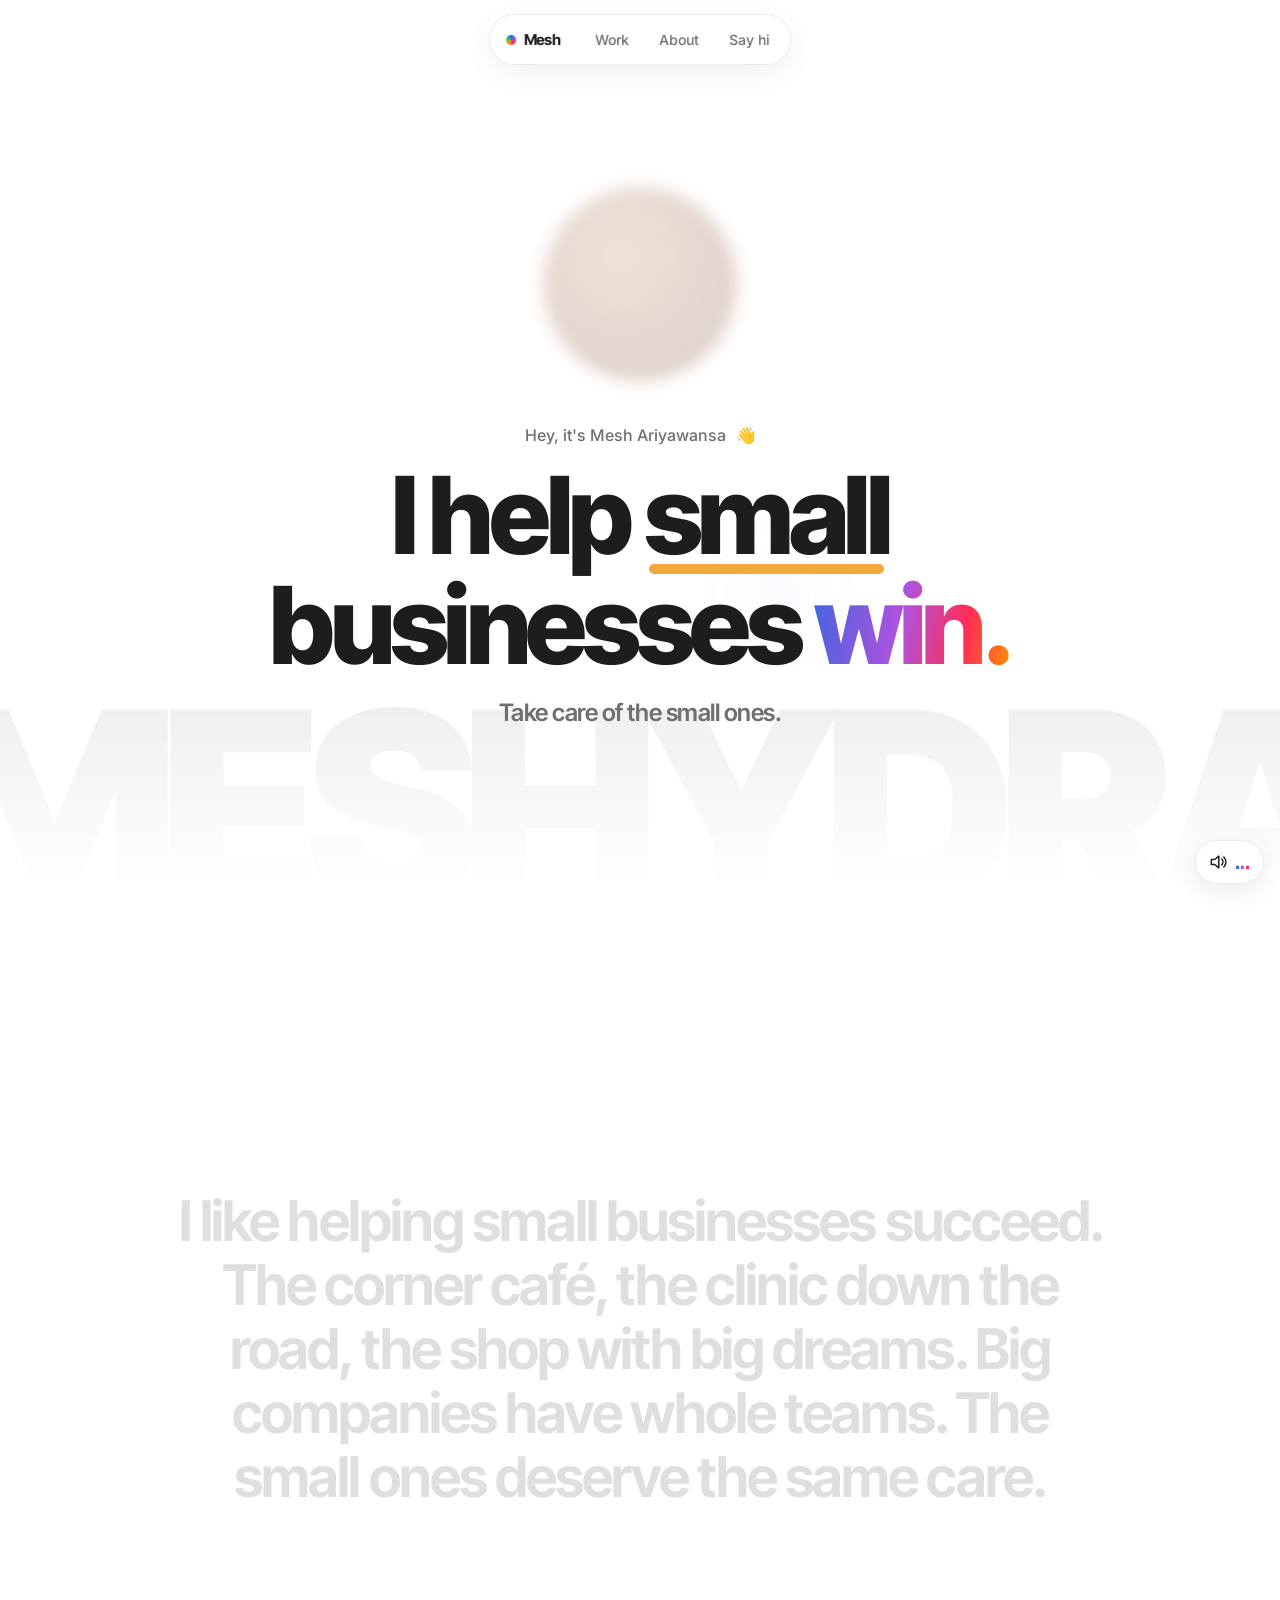
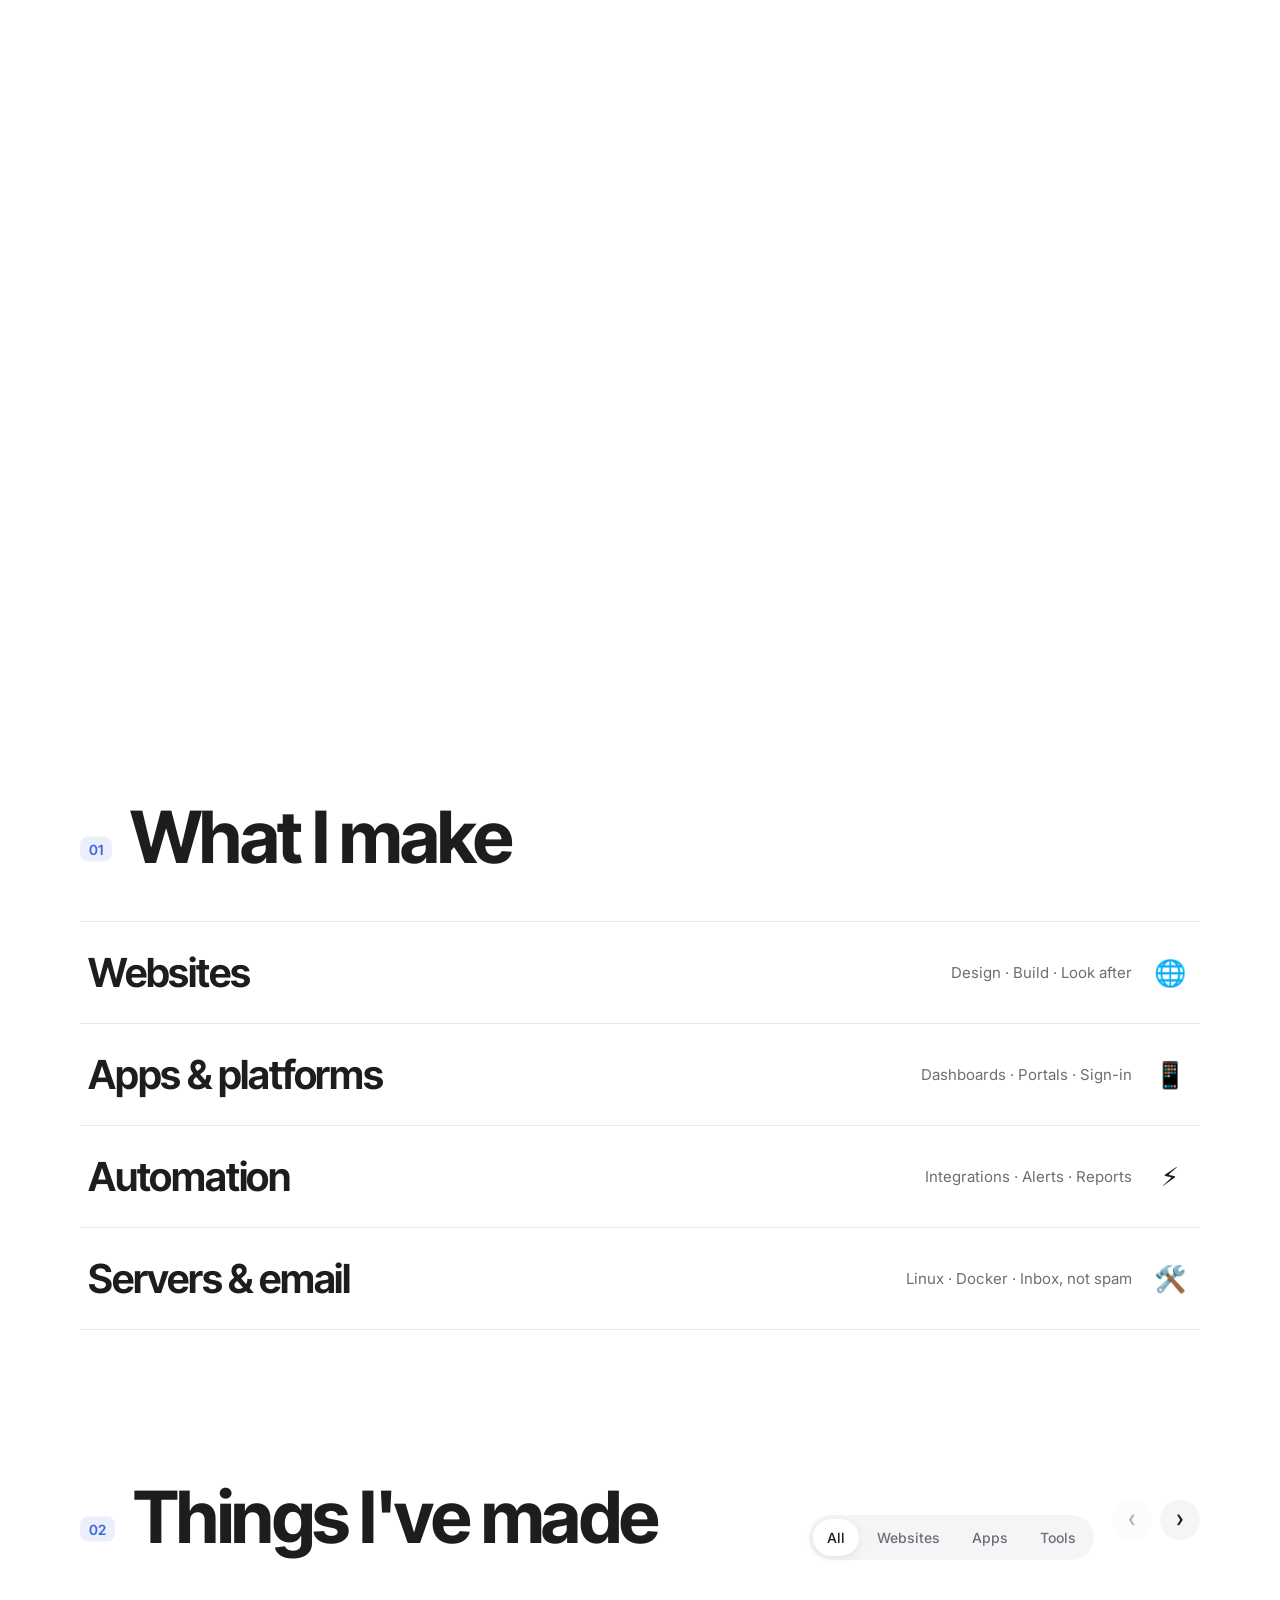
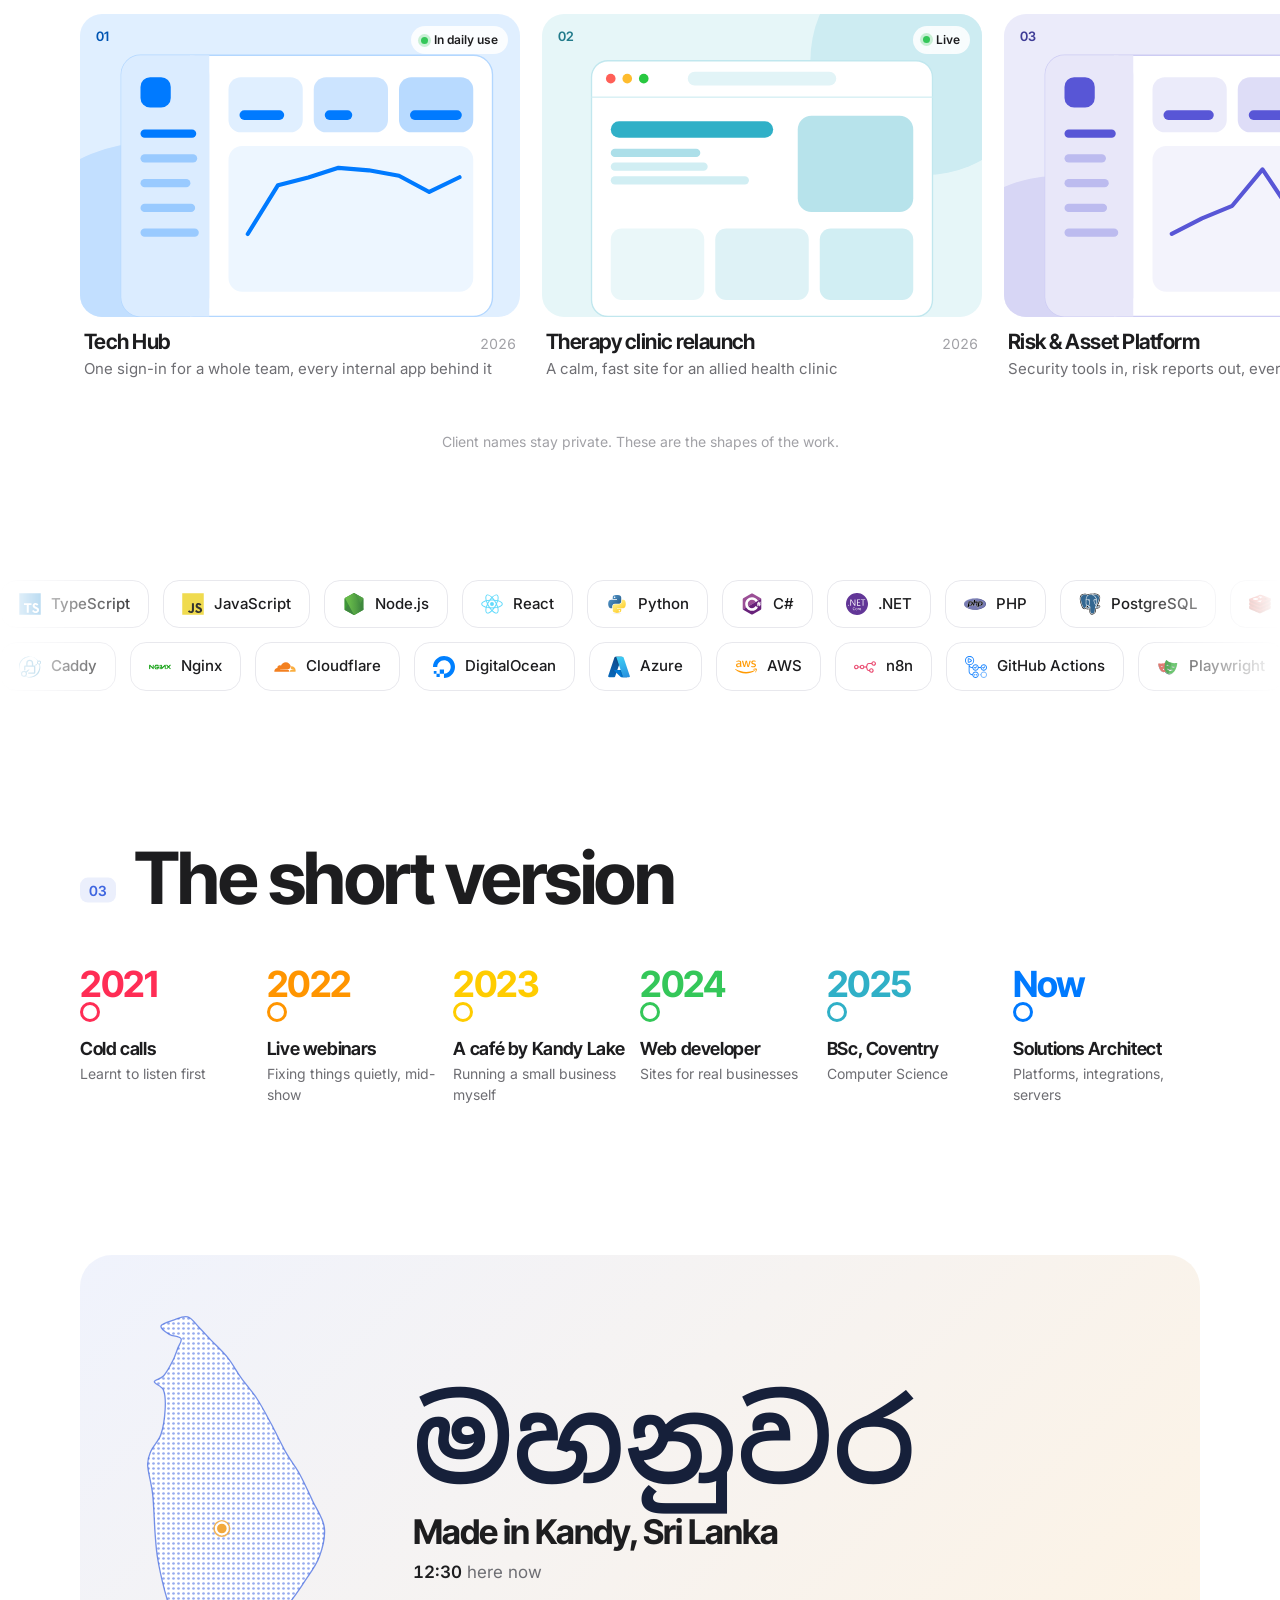
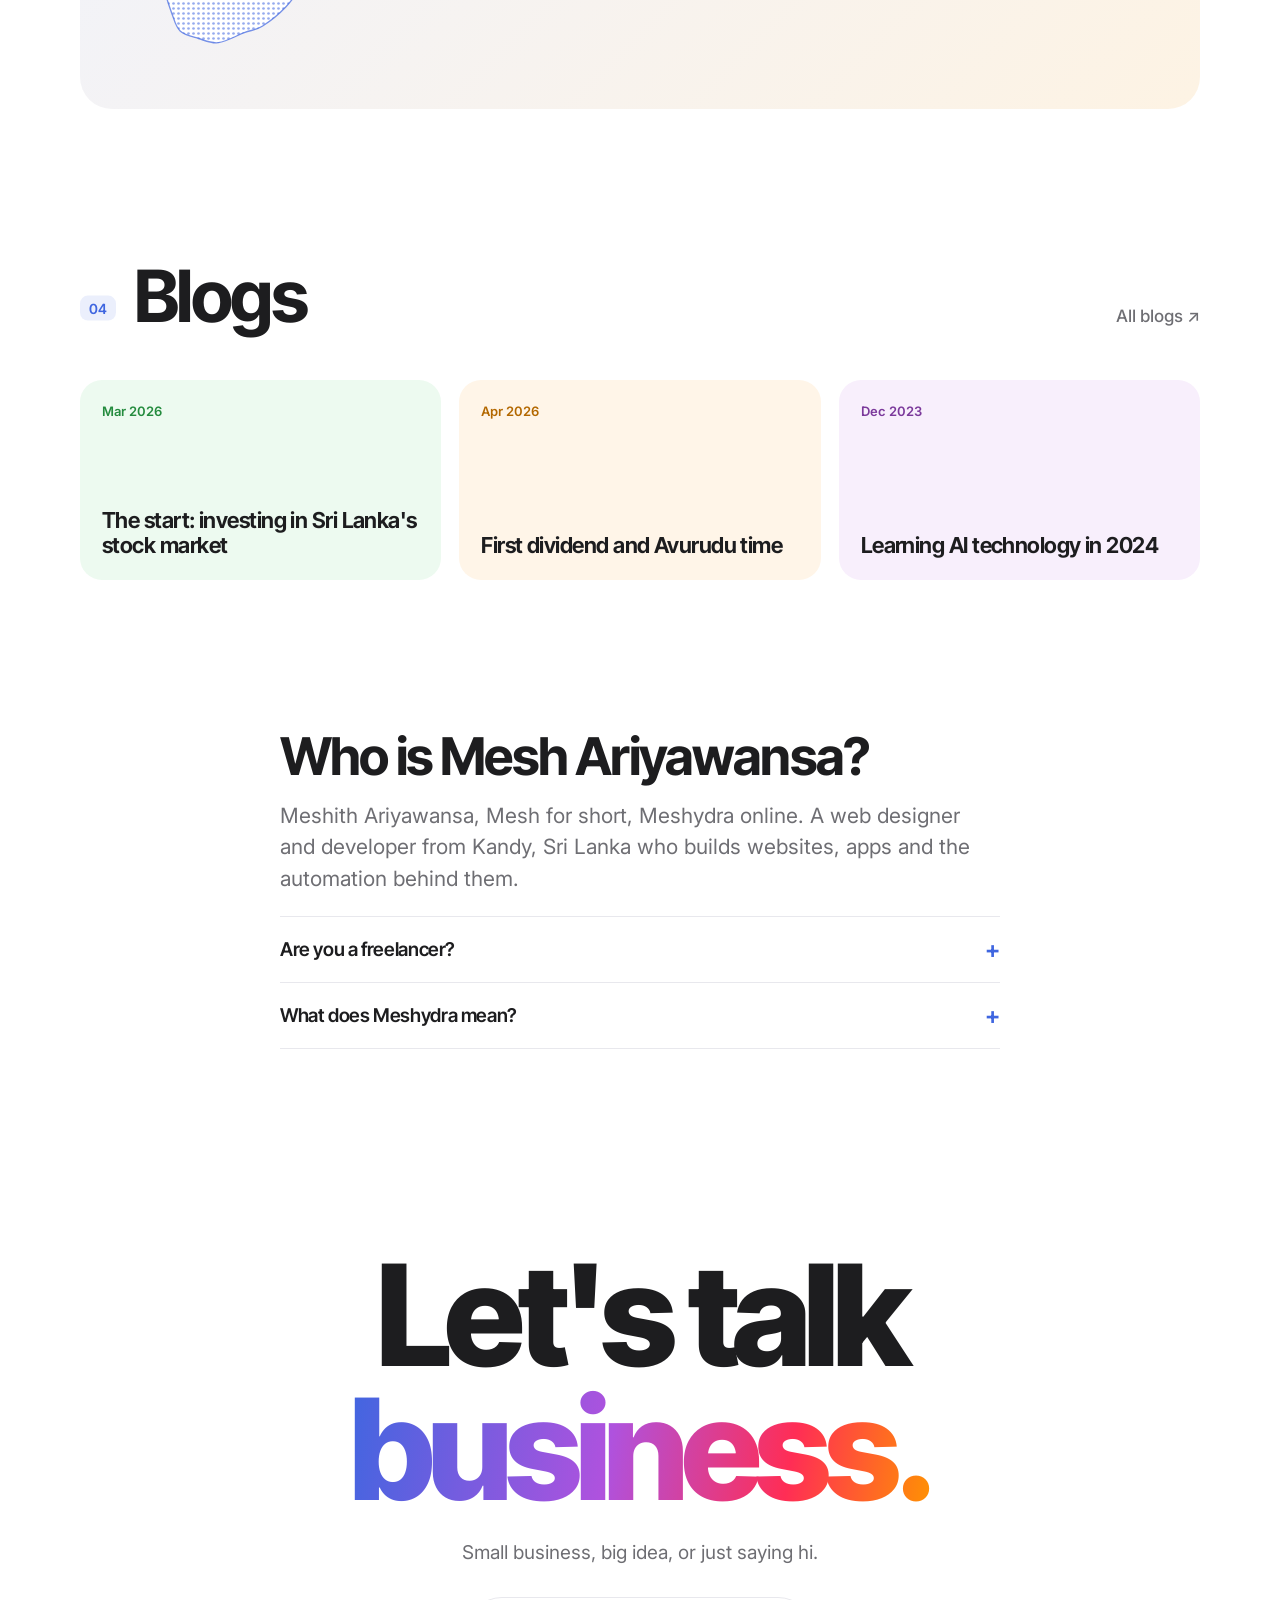
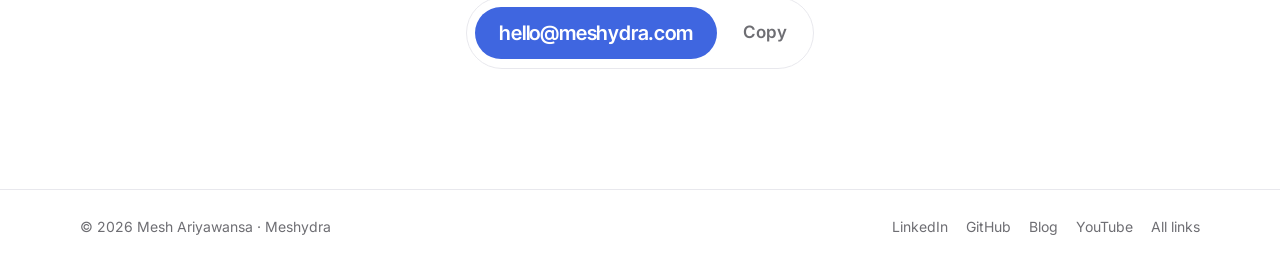
==== commit 49e3ed1b: "Anime avatar (CC0 VRoid model), music, one-row projects, Blogs - 3D me is now pixiv's CC0 VRoid samp" ====
--- a/index.html
+++ b/index.html
@@ -39,8 +39,8 @@
 <link rel="preconnect" href="https://fonts.gstatic.com" crossorigin>
 <link rel="stylesheet" href="https://fonts.googleapis.com/css2?family=Inter+Tight:wght@500;600;700;800&family=Inter:wght@400;500;600&display=swap">
 <link rel="stylesheet" href="https://fonts.googleapis.com/css2?family=Noto+Sans+Sinhala:wght@600&display=swap&text=%E0%B6%86%E0%B6%BA%E0%B7%94%E0%B6%B6%E0%B7%9D%E0%B7%80%E0%B6%B1%E0%B7%8A%E0%B6%B8%E0%B7%84%E0%B6%B1%E0%B7%94%E0%B7%80%E0%B6%BB!">
-<link rel="stylesheet" href="/assets/css/site.css?v=20261108">
-<link rel="modulepreload" href="/assets/js/main.js?v=20261108">
+<link rel="stylesheet" href="/assets/css/site.css?v=20261108e">
+<link rel="modulepreload" href="/assets/js/main.js?v=20261108e">
 
 <script type="importmap">
 { "imports": { "three": "https://cdn.jsdelivr.net/npm/three@0.170.0/build/three.module.min.js", "three/addons/": "https://cdn.jsdelivr.net/npm/three@0.170.0/examples/jsm/" } }
@@ -140,22 +140,14 @@
   <!-- 01 · hero -->
   <header class="hero" id="hero">
     <div class="hero-in">
-      <button class="me" id="me" type="button" aria-label="Say hello to Mesh">
+      <div class="me" id="me" role="img" aria-label="3D cartoon of Mesh Ariyawansa">
         <span class="me-ph" aria-hidden="true"></span>
-        <span class="bubble" id="bubble" aria-live="polite"></span>
-      </button>
-      <p class="hi reveal"><span class="si" lang="si">ආයුබෝවන්</span> I'm Mesh <span class="wave" aria-hidden="true">👋</span></p>
-      <h1 class="reveal"><span class="sr">Mesh Ariyawansa. </span>I help <em>small</em> businesses <span class="grad">win.</span></h1>
+      </div>
+      <p class="hi reveal">Hey, it's Mesh Ariyawansa <span class="wave" aria-hidden="true">👋</span></p>
+      <h1 class="reveal">I help <em>small</em> businesses <span class="grad">win.</span></h1>
       <p class="sub reveal">Take care of the small ones.</p>
-      <div class="chips reveal">
-        <a class="chip" href="#work"><svg viewBox="0 0 24 24"><rect x="3" y="4" width="18" height="14" rx="3"/><path d="M3 9h18"/></svg>Work</a>
-        <a class="chip" href="#about"><svg viewBox="0 0 24 24"><circle cx="12" cy="8" r="4"/><path d="M4 21c1.5-4 4.5-6 8-6s6.5 2 8 6"/></svg>Me</a>
-        <a class="chip" href="#make"><svg viewBox="0 0 24 24"><path d="M14 4l6 6-10 10H4v-6z"/></svg>What I make</a>
-        <a class="chip" href="#contact"><svg viewBox="0 0 24 24"><path d="M4 6h16v12H4z"/><path d="M4 7l8 6 8-6"/></svg>Say hi</a>
-      </div>
     </div>
     <div class="giant" aria-hidden="true">MESHYDRA</div>
-    <a class="scroll-cue" href="#story" aria-label="Scroll down"><span></span></a>
   </header>
 
   <!-- 02 · statement, fills word by word -->
@@ -187,11 +179,16 @@
           <button role="tab" aria-selected="false" data-f="app">Apps</button>
           <button role="tab" aria-selected="false" data-f="tool">Tools</button>
         </div>
-      </div>
-      <div class="grid" id="grid"></div>
-      <div class="more-wrap"><button class="more" id="more" type="button">Show everything</button></div>
-      <p class="note">Client names stay private. These are the shapes of the work.</p>
-    </div>
+        <div class="rail-nav">
+          <button class="rail-btn prev" type="button" aria-label="Previous projects">‹</button>
+          <button class="rail-btn next" type="button" aria-label="More projects">›</button>
+        </div>
+      </div>
+    </div>
+    <div class="rail-wrap">
+      <div class="grid rail" id="grid" tabindex="0" aria-label="Projects, scroll sideways for more"></div>
+    </div>
+    <div class="wrap"><p class="note">Client names stay private. These are the shapes of the work.</p></div>
   </section>
 
   <!-- 05 · toolkit marquee -->
@@ -227,10 +224,10 @@
     </div>
   </section>
 
-  <!-- 08 · notes -->
+  <!-- 08 · blogs -->
   <section class="notes" aria-labelledby="notes-h">
     <div class="wrap">
-      <div class="sec-head"><span class="num">04</span><h2 id="notes-h" class="blur-in">Notes</h2><a class="link" href="https://blog.meshydra.com" target="_blank" rel="noopener">All notes ↗</a></div>
+      <div class="sec-head"><span class="num">04</span><h2 id="notes-h" class="blur-in">Blogs</h2><a class="link" href="https://blog.meshydra.com" target="_blank" rel="noopener">All blogs ↗</a></div>
       <div class="note-row">
         <a class="note-card" style="--c:var(--green)" href="https://blog.meshydra.com/2026/03/the-start-investing-in-sri-lankas-stock.html" target="_blank" rel="noopener"><span class="d">Mar 2026</span><b>The start: investing in Sri Lanka's stock market</b></a>
         <a class="note-card" style="--c:var(--orange)" href="https://blog.meshydra.com/2026/04/first-dividence-and-avrudhu-time.html" target="_blank" rel="noopener"><span class="d">Apr 2026</span><b>First dividend and Avurudu time</b></a>
@@ -261,6 +258,13 @@
     </div>
   </section>
 </main>
+
+<audio id="bgm" src="/assets/audio/jazz.mp3" loop preload="none"></audio>
+<button class="sound" id="sound" type="button" aria-label="Mute music" aria-pressed="false">
+  <svg class="on" viewBox="0 0 24 24" aria-hidden="true"><path d="M4 9h4l5-4v14l-5-4H4z"/><path d="M16.5 8.5a5 5 0 0 1 0 7M19 6a8.5 8.5 0 0 1 0 12"/></svg>
+  <svg class="off" viewBox="0 0 24 24" aria-hidden="true"><path d="M4 9h4l5-4v14l-5-4H4z"/><path d="M17 9l5 6M22 9l-5 6"/></svg>
+  <span class="bars" aria-hidden="true"><i></i><i></i><i></i></span>
+</button>
 
 <footer class="foot">
   <div class="wrap foot-in">
@@ -276,6 +280,6 @@
 </footer>
 
 <script src="/assets/vendor/lenis.min.js" defer></script>
-<script type="module" src="/assets/js/main.js?v=20261108"></script>
+<script type="module" src="/assets/js/main.js?v=20261108e"></script>
 </body>
 </html>
--- a/assets/css/site.css
+++ b/assets/css/site.css
@@ -68,10 +68,17 @@
 .nav-links a.on { color: #fff; background: var(--ink); }
 
 /* ---------- hero ---------- */
-.hero { position: relative; min-height: 100svh; display: grid; place-items: center; padding: 96px 0 72px; overflow: hidden; }
+.hero { position: relative; min-height: 100svh; display: grid; place-items: center; padding: 96px 0 120px; overflow: hidden; }
 .hero-in { position: relative; z-index: 2; display: flex; flex-direction: column; align-items: center; text-align: center; padding-inline: var(--gutter); }
 .me { position: relative; width: clamp(190px, 26vw, 270px); aspect-ratio: 1; border: 0; padding: 0; background: none; border-radius: 50%; margin-bottom: 4px; -webkit-tap-highlight-color: transparent; }
-.me canvas { position: absolute; inset: 0; }
+.me canvas, .me img {
+  position: absolute; inset: 0;
+  /* fade the shoulders into the page so there is no square edge */
+  -webkit-mask-image: linear-gradient(to bottom, #000 58%, transparent 96%), linear-gradient(to right, transparent 2%, #000 18%, #000 82%, transparent 98%);
+  -webkit-mask-composite: source-in;
+  mask-image: linear-gradient(to bottom, #000 58%, transparent 96%), linear-gradient(to right, transparent 2%, #000 18%, #000 82%, transparent 98%);
+  mask-composite: intersect;
+}
 .me-ph { position: absolute; inset: 14%; border-radius: 50%; background: radial-gradient(circle at 40% 35%, #c58a63, #8a5636 70%); opacity: .25; filter: blur(8px); transition: opacity .6s; }
 .me.ready .me-ph { opacity: 0; }
 .bubble {
@@ -90,24 +97,12 @@
 @keyframes under { to { scale: 1 1; } }
 .grad { background: linear-gradient(100deg, var(--accent), var(--purple) 45%, var(--pink) 75%, var(--orange)); -webkit-background-clip: text; background-clip: text; color: transparent; }
 .sub { margin: 18px 0 0; font: 600 clamp(19px, 2.2vw, 24px) var(--f-head); letter-spacing: -.02em; color: var(--muted); }
-.chips { display: flex; flex-wrap: wrap; justify-content: center; gap: 10px; margin-top: 30px; }
-.chip {
-  display: flex; flex-direction: column; align-items: center; gap: 6px; min-width: 84px; padding: 12px 14px 10px;
-  border-radius: 18px; background: rgb(255 255 255 / .72); border: 1px solid var(--line);
-  backdrop-filter: blur(10px); -webkit-backdrop-filter: blur(10px);
-  font-size: 13px; font-weight: 500; color: var(--muted); transition: translate .3s var(--ease), color .2s, box-shadow .3s;
-}
-.chip svg { width: 22px; height: 22px; fill: none; stroke: var(--accent); stroke-width: 1.8; stroke-linecap: round; stroke-linejoin: round; }
-.chip:hover { translate: 0 -3px; color: var(--ink); box-shadow: 0 10px 24px rgb(0 0 0 / .07); }
 .giant {
   position: absolute; left: 50%; bottom: -0.16em; translate: -50% 0; z-index: 1;
   font: 900 clamp(90px, 21vw, 330px)/1 var(--f-head); letter-spacing: -.06em; white-space: nowrap;
   background: linear-gradient(180deg, rgb(0 0 0 / .07), rgb(0 0 0 / 0) 80%); -webkit-background-clip: text; background-clip: text; color: transparent;
   pointer-events: none; user-select: none;
 }
-.scroll-cue { position: absolute; bottom: 22px; left: 50%; translate: -50% 0; z-index: 3; width: 26px; height: 40px; border: 2px solid var(--faint); border-radius: 14px; }
-.scroll-cue span { position: absolute; left: 50%; top: 7px; width: 4px; height: 8px; margin-left: -2px; border-radius: 2px; background: var(--muted); animation: cue 1.8s infinite; }
-@keyframes cue { 0% { translate: 0 0; opacity: 1; } 80% { translate: 0 12px; opacity: 0; } 100% { opacity: 0; } }
 
 /* reveal on load / scroll */
 .reveal { opacity: 0; translate: 0 18px; filter: blur(8px); animation: rise 1s var(--ease) forwards; }
@@ -155,7 +150,23 @@
 .filters { margin-left: auto; display: flex; gap: 4px; padding: 4px; border-radius: 999px; background: var(--soft); }
 .filters button { border: 0; background: none; padding: 8px 14px; border-radius: 999px; font-size: 14px; font-weight: 500; color: var(--muted); transition: background .25s, color .25s; }
 .filters button[aria-selected="true"] { background: #fff; color: var(--ink); box-shadow: 0 2px 8px rgb(0 0 0 / .08); }
-.grid { display: grid; grid-template-columns: repeat(2, 1fr); gap: 22px; }
+.rail-wrap { position: relative; }
+.rail {
+  --pad: max(var(--gutter), (100vw - 1120px) / 2);
+  display: flex; gap: 22px; overflow-x: auto; overscroll-behavior-x: contain;
+  scroll-snap-type: x mandatory; scroll-padding-inline: var(--pad); padding: 6px var(--pad) 10px;
+  scrollbar-width: none; -webkit-overflow-scrolling: touch;
+}
+.rail::-webkit-scrollbar { display: none; }
+.rail .card { flex: 0 0 clamp(280px, 36vw, 440px); scroll-snap-align: start; }
+.rail-nav { display: flex; gap: 8px; align-self: center; }
+.rail-btn {
+  width: 40px; height: 40px; border-radius: 50%; border: 0; background: var(--soft);
+  font: 500 24px/1 var(--f-head); color: var(--ink); display: grid; place-items: center; padding-bottom: 3px;
+  transition: opacity .3s, background .25s, color .25s;
+}
+.rail-btn:hover { background: var(--ink); color: #fff; }
+.rail-btn[disabled] { opacity: .35; pointer-events: none; }
 .card { position: relative; display: block; transition: opacity .4s, filter .4s, translate .6s var(--ease); }
 .grid:hover .card:not(:hover) { opacity: .45; filter: saturate(.4); }
 .card .art {
@@ -173,13 +184,8 @@
 .badge::before { content: ""; width: 7px; height: 7px; border-radius: 50%; background: var(--green); box-shadow: 0 0 0 3px color-mix(in srgb, var(--green) 25%, transparent); }
 .badge.code::before { background: var(--ink); box-shadow: none; }
 .card.hidden { display: none; }
-.card.extra { display: none; }
-.grid.all .card.extra:not(.hidden) { display: block; }
 .card.pop { animation: pop .6s var(--ease) both; }
 @keyframes pop { from { opacity: 0; translate: 0 20px; } }
-.more-wrap { display: flex; justify-content: center; margin-top: 36px; }
-.more { border: 1px solid var(--line); background: #fff; padding: 12px 22px; border-radius: 999px; font-weight: 600; transition: background .25s, color .25s, border-color .25s; }
-.more:hover { background: var(--ink); color: #fff; border-color: var(--ink); }
 .note { text-align: center; color: var(--faint); font-size: 14px; margin: 18px 0 0; }
 
 /* ---------- toolkit marquee ---------- */
@@ -246,7 +252,8 @@
 
 /* ---------- small screens ---------- */
 @media (max-width: 860px) {
-  .grid { grid-template-columns: 1fr; }
+  .rail .card { flex-basis: 80vw; }
+  .rail-btn { display: none; }
   .note-row { grid-template-columns: 1fr; }
   .note-card { min-height: 140px; }
   .journey { grid-template-columns: 1fr; gap: 18px; padding-left: 28px; }
@@ -266,8 +273,6 @@
   .row { grid-template-columns: 1fr 34px; padding: 20px 4px; }
   .row .tags { grid-column: 1; grid-row: 2; text-align: left; font-size: 14px; }
   .row .ico { grid-row: 1 / span 2; grid-column: 2; }
-  .chips { gap: 8px; flex-wrap: nowrap; }
-  .chip { min-width: 0; flex: 1; padding: 10px 8px 9px; font-size: 12px; white-space: nowrap; }
   .bubble { right: -4%; }
   .mail-row { flex-direction: column; border-radius: 26px; }
 }
@@ -277,3 +282,21 @@
   .reveal, .blur-in { opacity: 1; filter: none; translate: none; }
   .marquee { animation: none; flex-wrap: wrap; width: auto; justify-content: center; }
 }
+
+/* ---------- background music toggle ---------- */
+.sound {
+  position: fixed; right: max(16px, env(safe-area-inset-right)); bottom: max(16px, env(safe-area-inset-bottom)); z-index: 60;
+  display: flex; align-items: center; gap: 8px; height: 44px; padding: 0 14px 0 12px; border-radius: 999px;
+  border: 1px solid var(--line); background: rgb(255 255 255 / .85); backdrop-filter: blur(14px); -webkit-backdrop-filter: blur(14px);
+  box-shadow: 0 8px 24px rgb(0 0 0 / .08); color: var(--ink); transition: scale .3s var(--ease), background .25s;
+}
+.sound:hover { scale: 1.05; }
+.sound svg { width: 20px; height: 20px; fill: none; stroke: currentColor; stroke-width: 1.8; stroke-linecap: round; stroke-linejoin: round; }
+.sound .off, .sound.muted .on { display: none; }
+.sound.muted .off { display: block; }
+.sound .bars { display: flex; align-items: flex-end; gap: 2px; height: 14px; }
+.sound .bars i { width: 3px; height: 100%; border-radius: 2px; background: var(--accent); transform-origin: bottom; animation: eq 1s ease-in-out infinite; }
+.sound .bars i:nth-child(2) { animation-delay: -.35s; background: var(--purple); }
+.sound .bars i:nth-child(3) { animation-delay: -.7s; background: var(--pink); }
+.sound.muted .bars i, .sound:not(.playing) .bars i { animation: none; scale: 1 .25; }
+@keyframes eq { 0%, 100% { scale: 1 .3; } 50% { scale: 1 1; } }
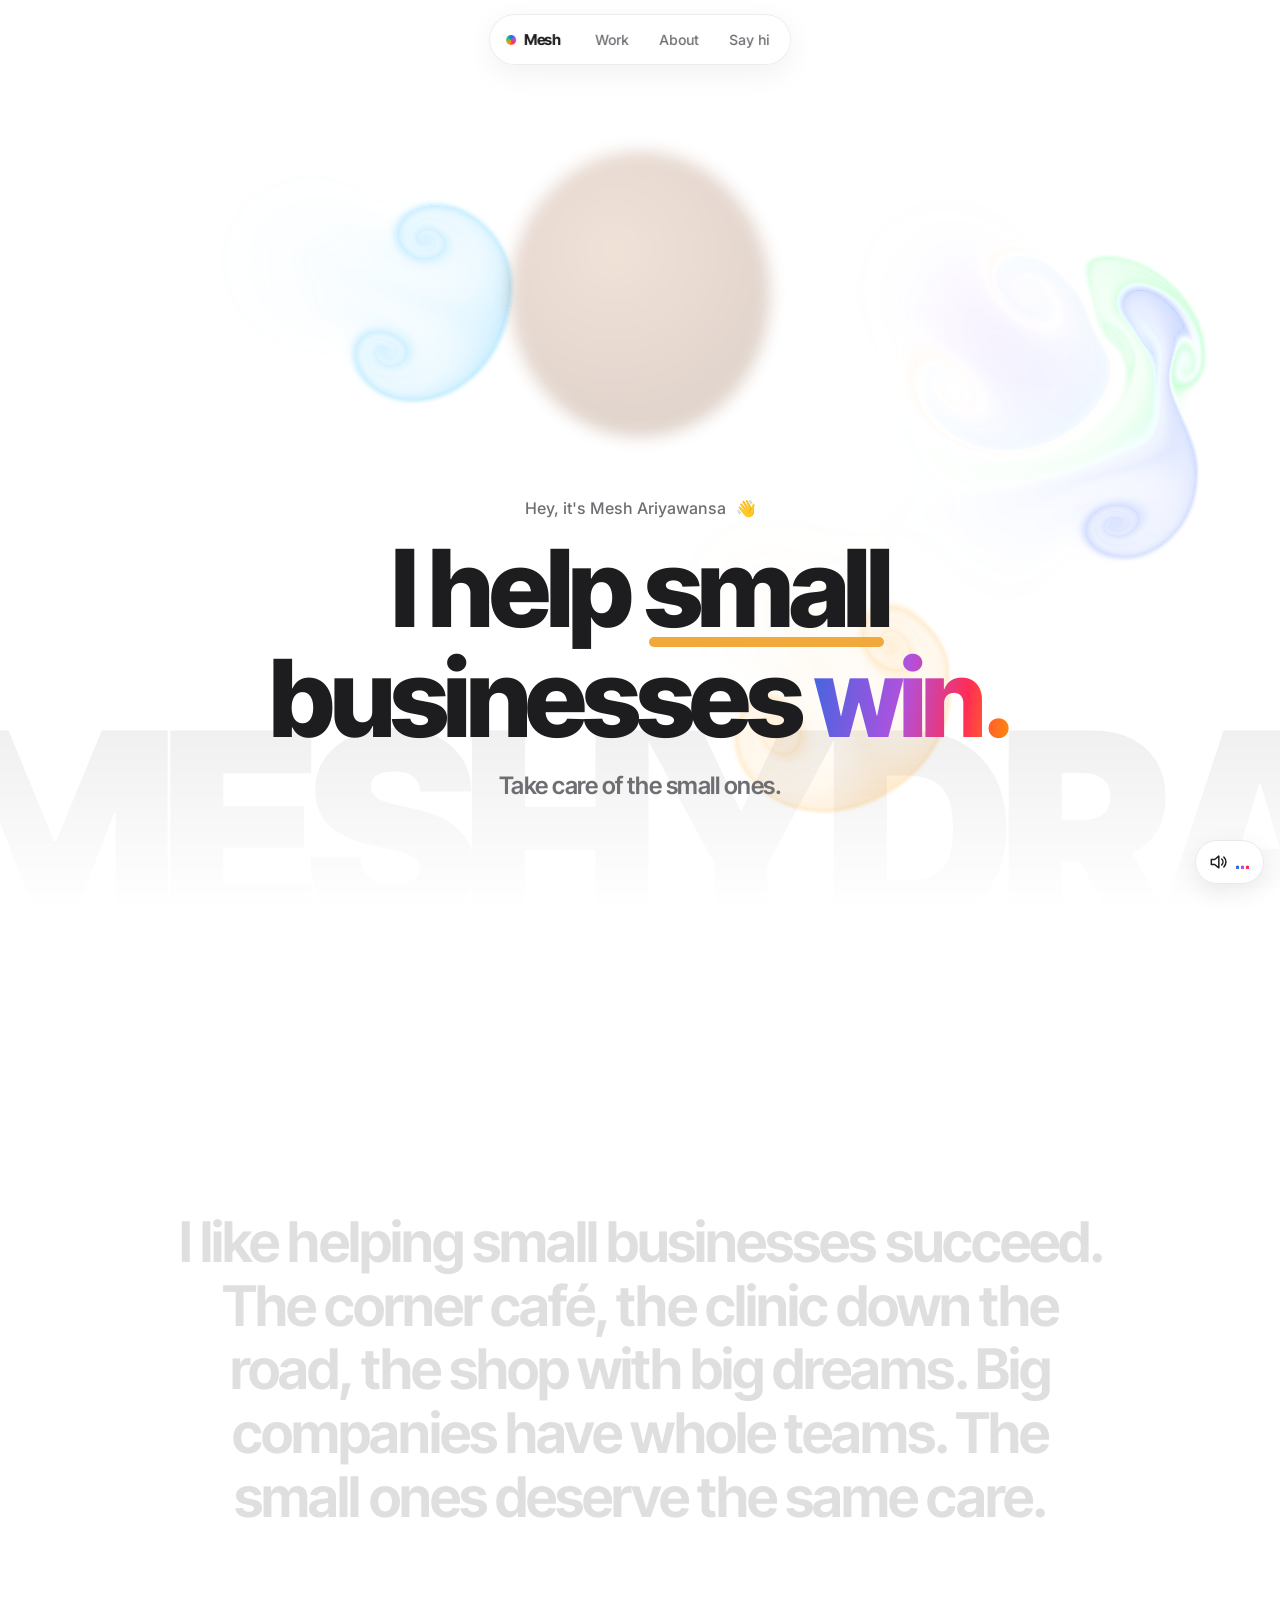
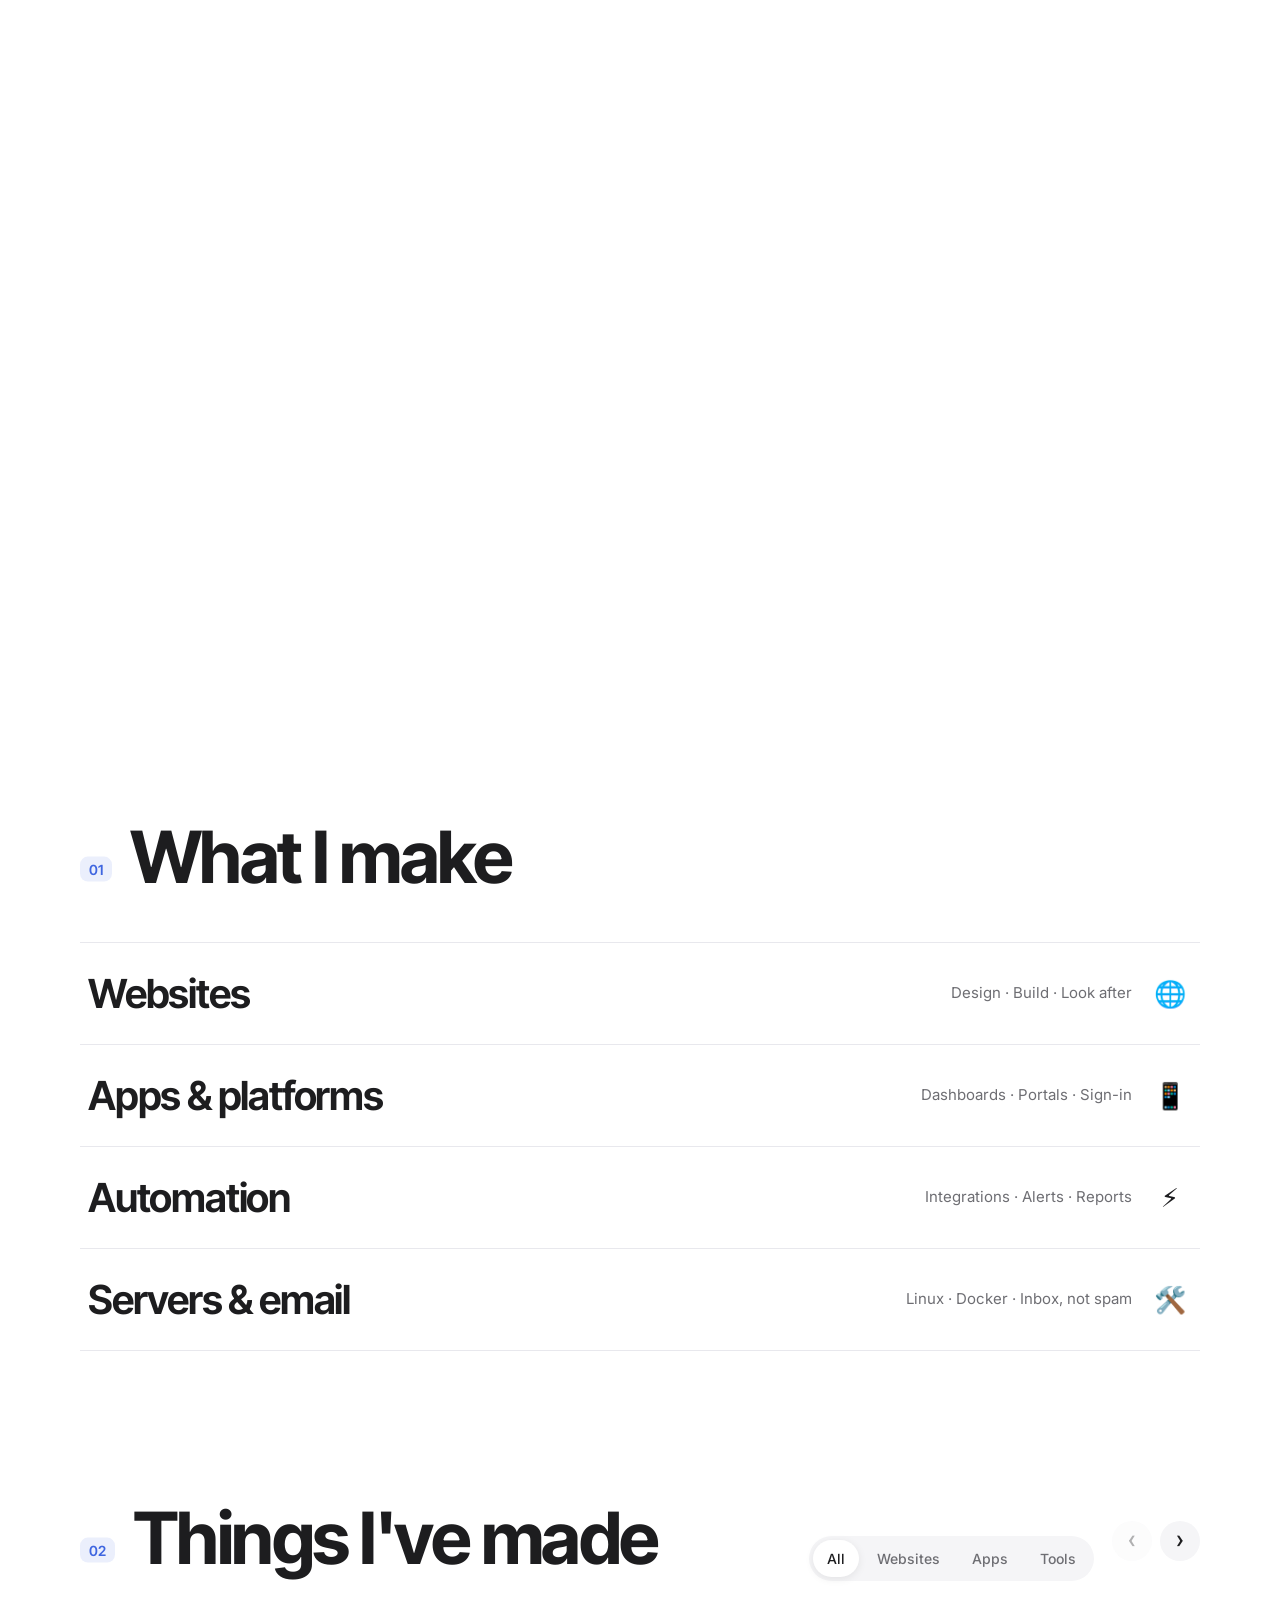
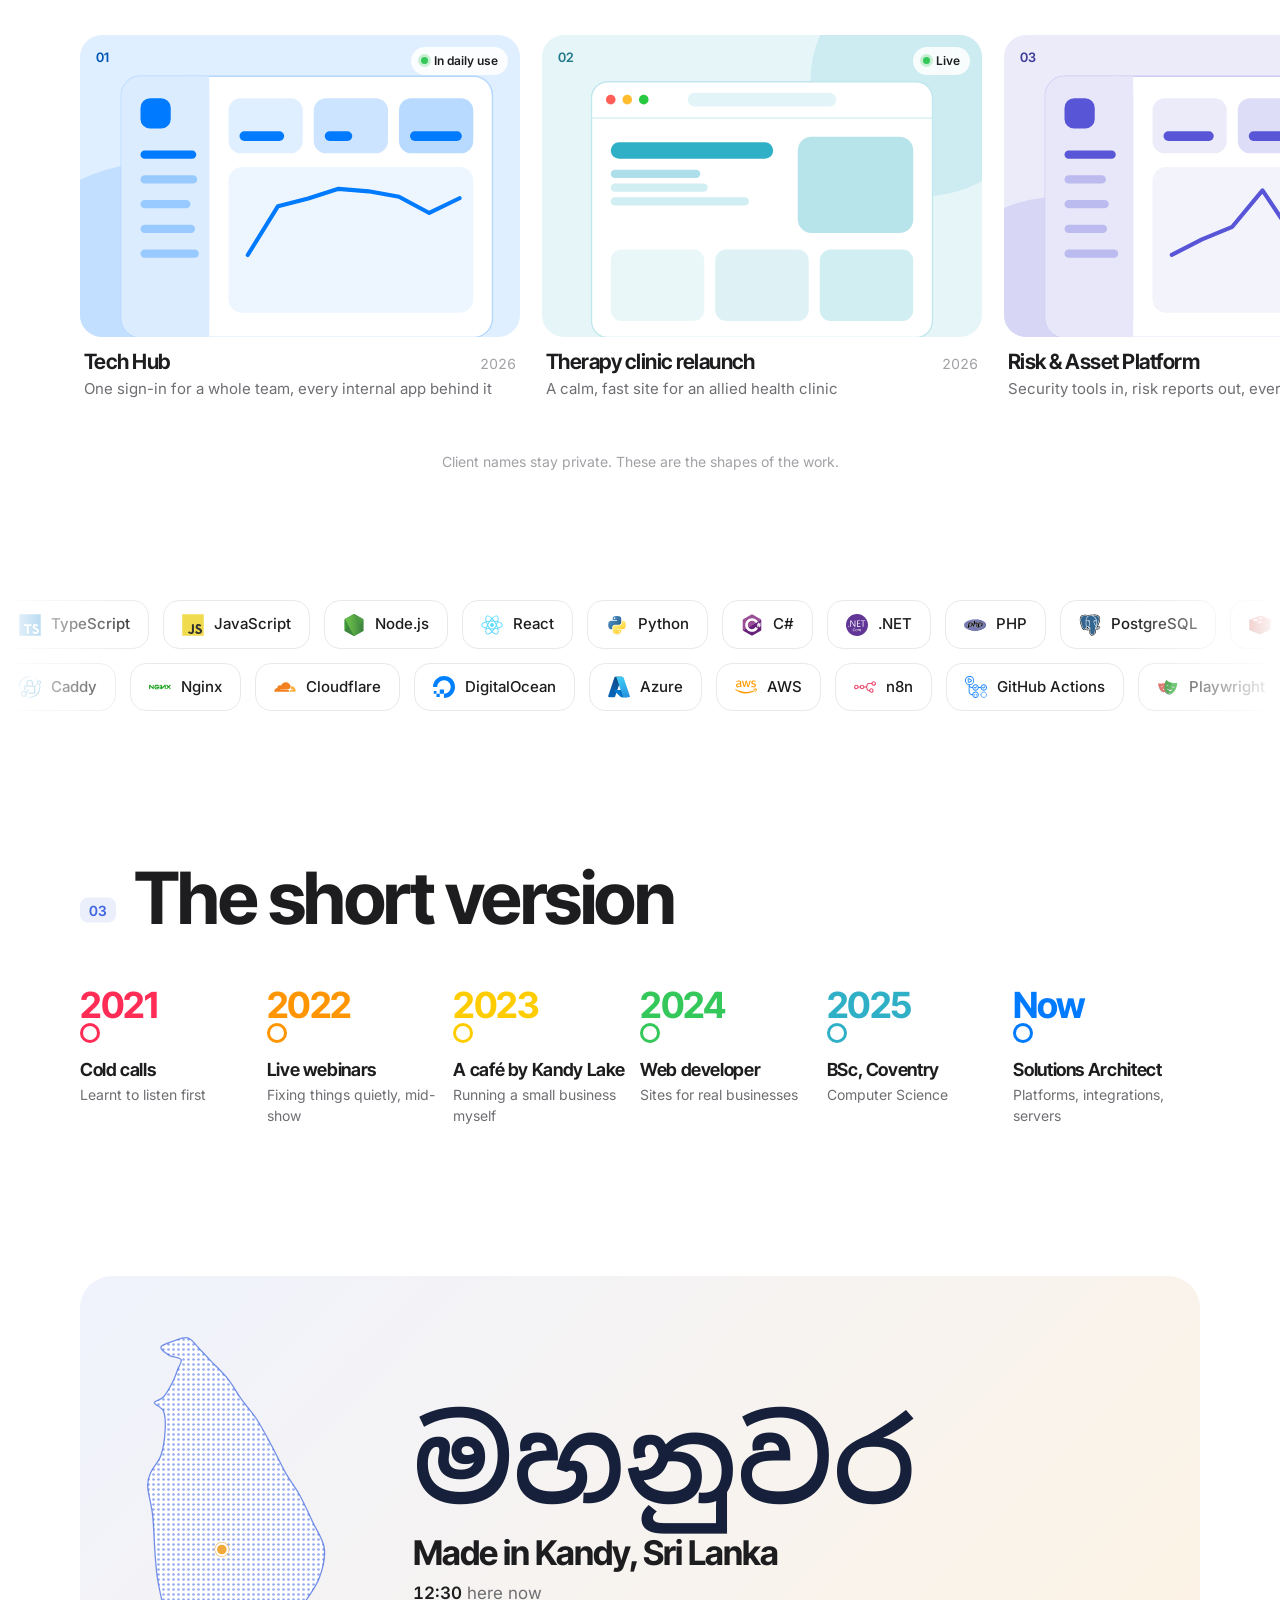
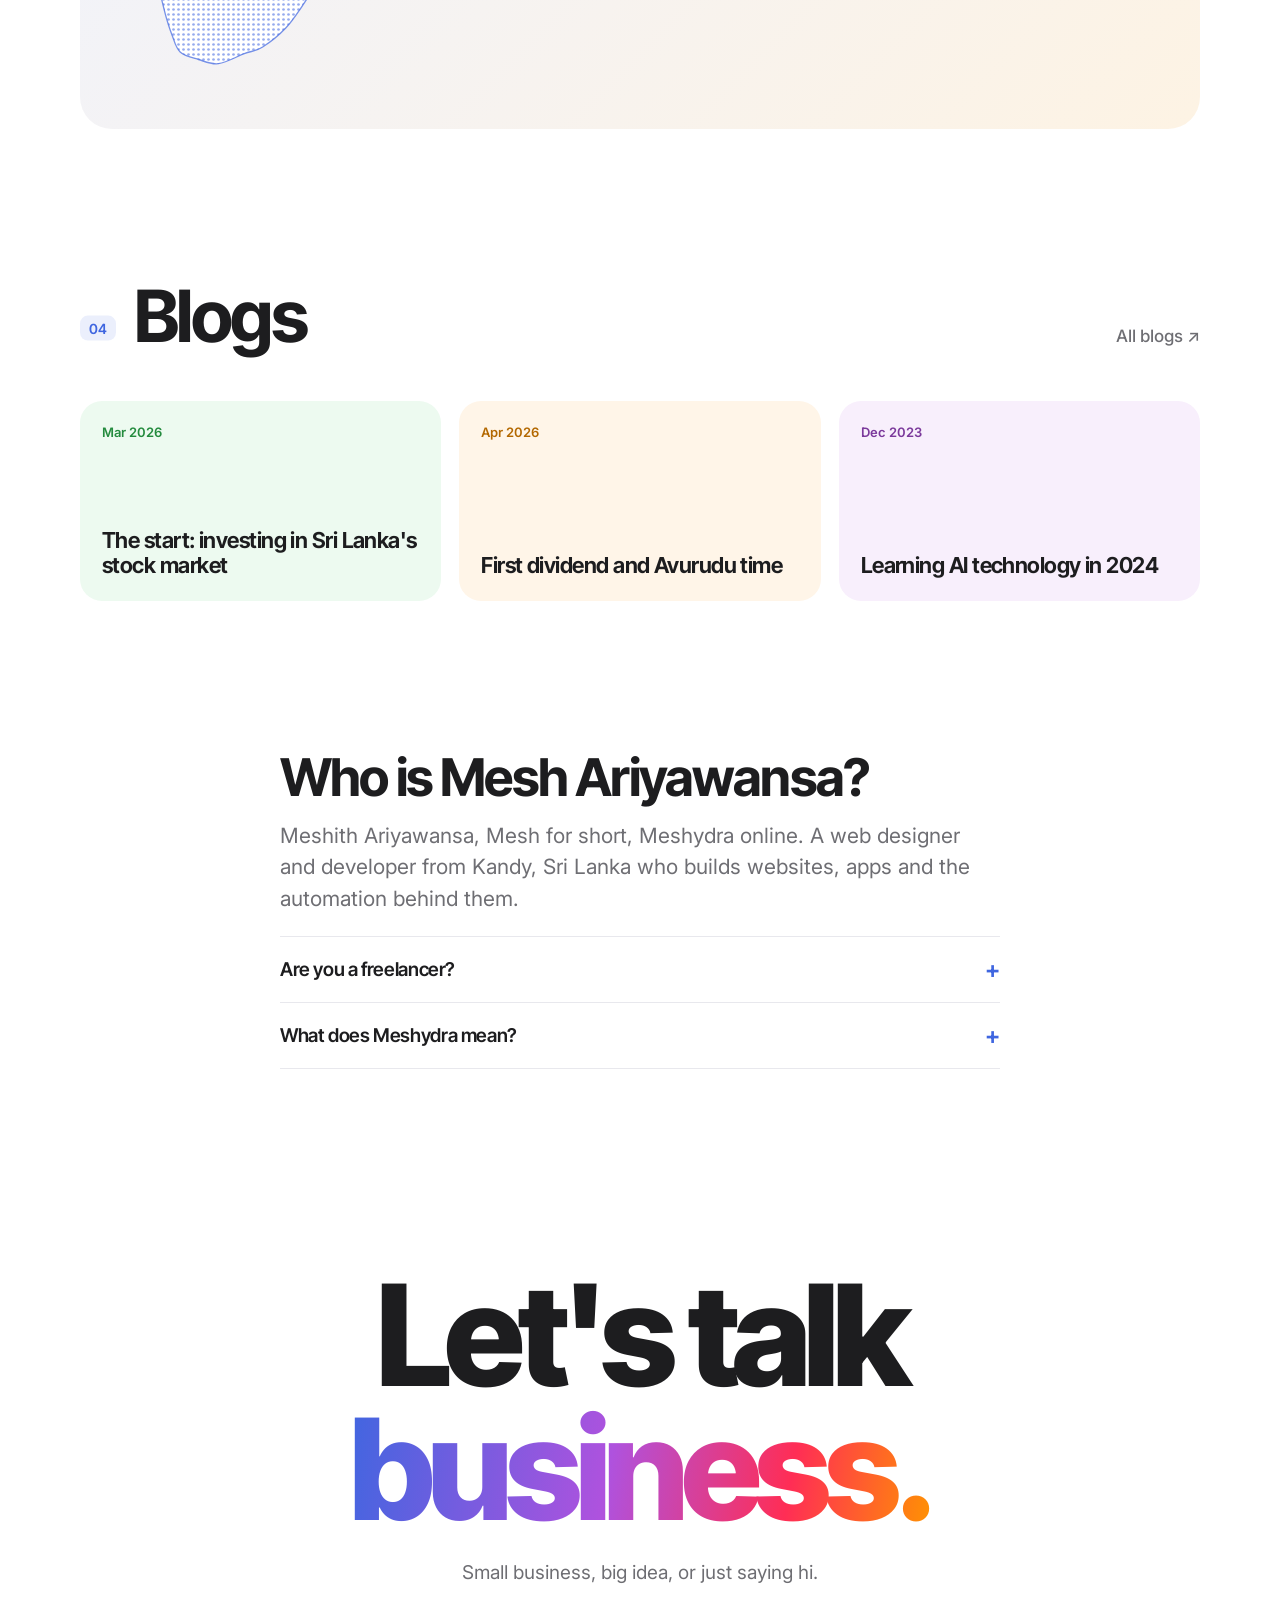
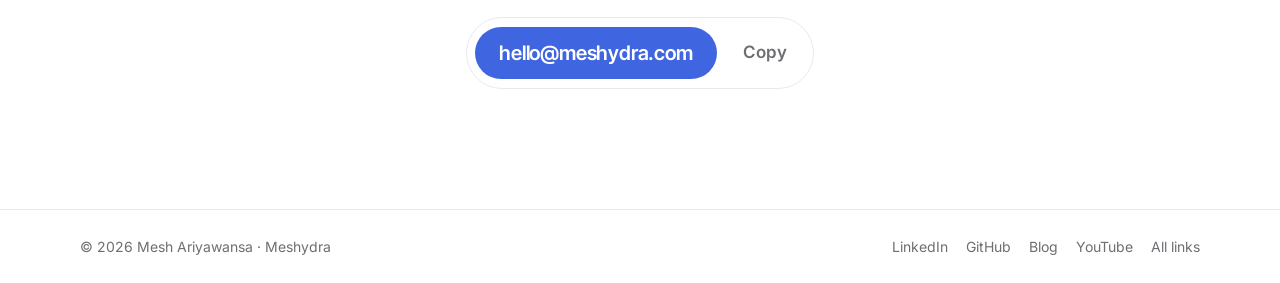
==== commit 4acc01a8: "Avatar: bigger box so the whole head shows, taller lenses, glasses arms visible to the ears Co-Autho" ====
--- a/index.html
+++ b/index.html
@@ -39,8 +39,8 @@
 <link rel="preconnect" href="https://fonts.gstatic.com" crossorigin>
 <link rel="stylesheet" href="https://fonts.googleapis.com/css2?family=Inter+Tight:wght@500;600;700;800&family=Inter:wght@400;500;600&display=swap">
 <link rel="stylesheet" href="https://fonts.googleapis.com/css2?family=Noto+Sans+Sinhala:wght@600&display=swap&text=%E0%B6%86%E0%B6%BA%E0%B7%94%E0%B6%B6%E0%B7%9D%E0%B7%80%E0%B6%B1%E0%B7%8A%E0%B6%B8%E0%B7%84%E0%B6%B1%E0%B7%94%E0%B7%80%E0%B6%BB!">
-<link rel="stylesheet" href="/assets/css/site.css?v=20261108e">
-<link rel="modulepreload" href="/assets/js/main.js?v=20261108e">
+<link rel="stylesheet" href="/assets/css/site.css?v=20261108f">
+<link rel="modulepreload" href="/assets/js/main.js?v=20261108f">
 
 <script type="importmap">
 { "imports": { "three": "https://cdn.jsdelivr.net/npm/three@0.170.0/build/three.module.min.js", "three/addons/": "https://cdn.jsdelivr.net/npm/three@0.170.0/examples/jsm/" } }
@@ -280,6 +280,6 @@
 </footer>
 
 <script src="/assets/vendor/lenis.min.js" defer></script>
-<script type="module" src="/assets/js/main.js?v=20261108e"></script>
+<script type="module" src="/assets/js/main.js?v=20261108f"></script>
 </body>
 </html>
--- a/assets/css/site.css
+++ b/assets/css/site.css
@@ -70,7 +70,7 @@
 /* ---------- hero ---------- */
 .hero { position: relative; min-height: 100svh; display: grid; place-items: center; padding: 96px 0 120px; overflow: hidden; }
 .hero-in { position: relative; z-index: 2; display: flex; flex-direction: column; align-items: center; text-align: center; padding-inline: var(--gutter); }
-.me { position: relative; width: clamp(190px, 26vw, 270px); aspect-ratio: 1; border: 0; padding: 0; background: none; border-radius: 50%; margin-bottom: 4px; -webkit-tap-highlight-color: transparent; }
+.me { position: relative; width: clamp(240px, 32vw, 360px); aspect-ratio: 1 / 1.1; border: 0; padding: 0; background: none; border-radius: 50%; margin-bottom: 4px; -webkit-tap-highlight-color: transparent; }
 .me canvas, .me img {
   position: absolute; inset: 0;
   /* fade the shoulders into the page so there is no square edge */
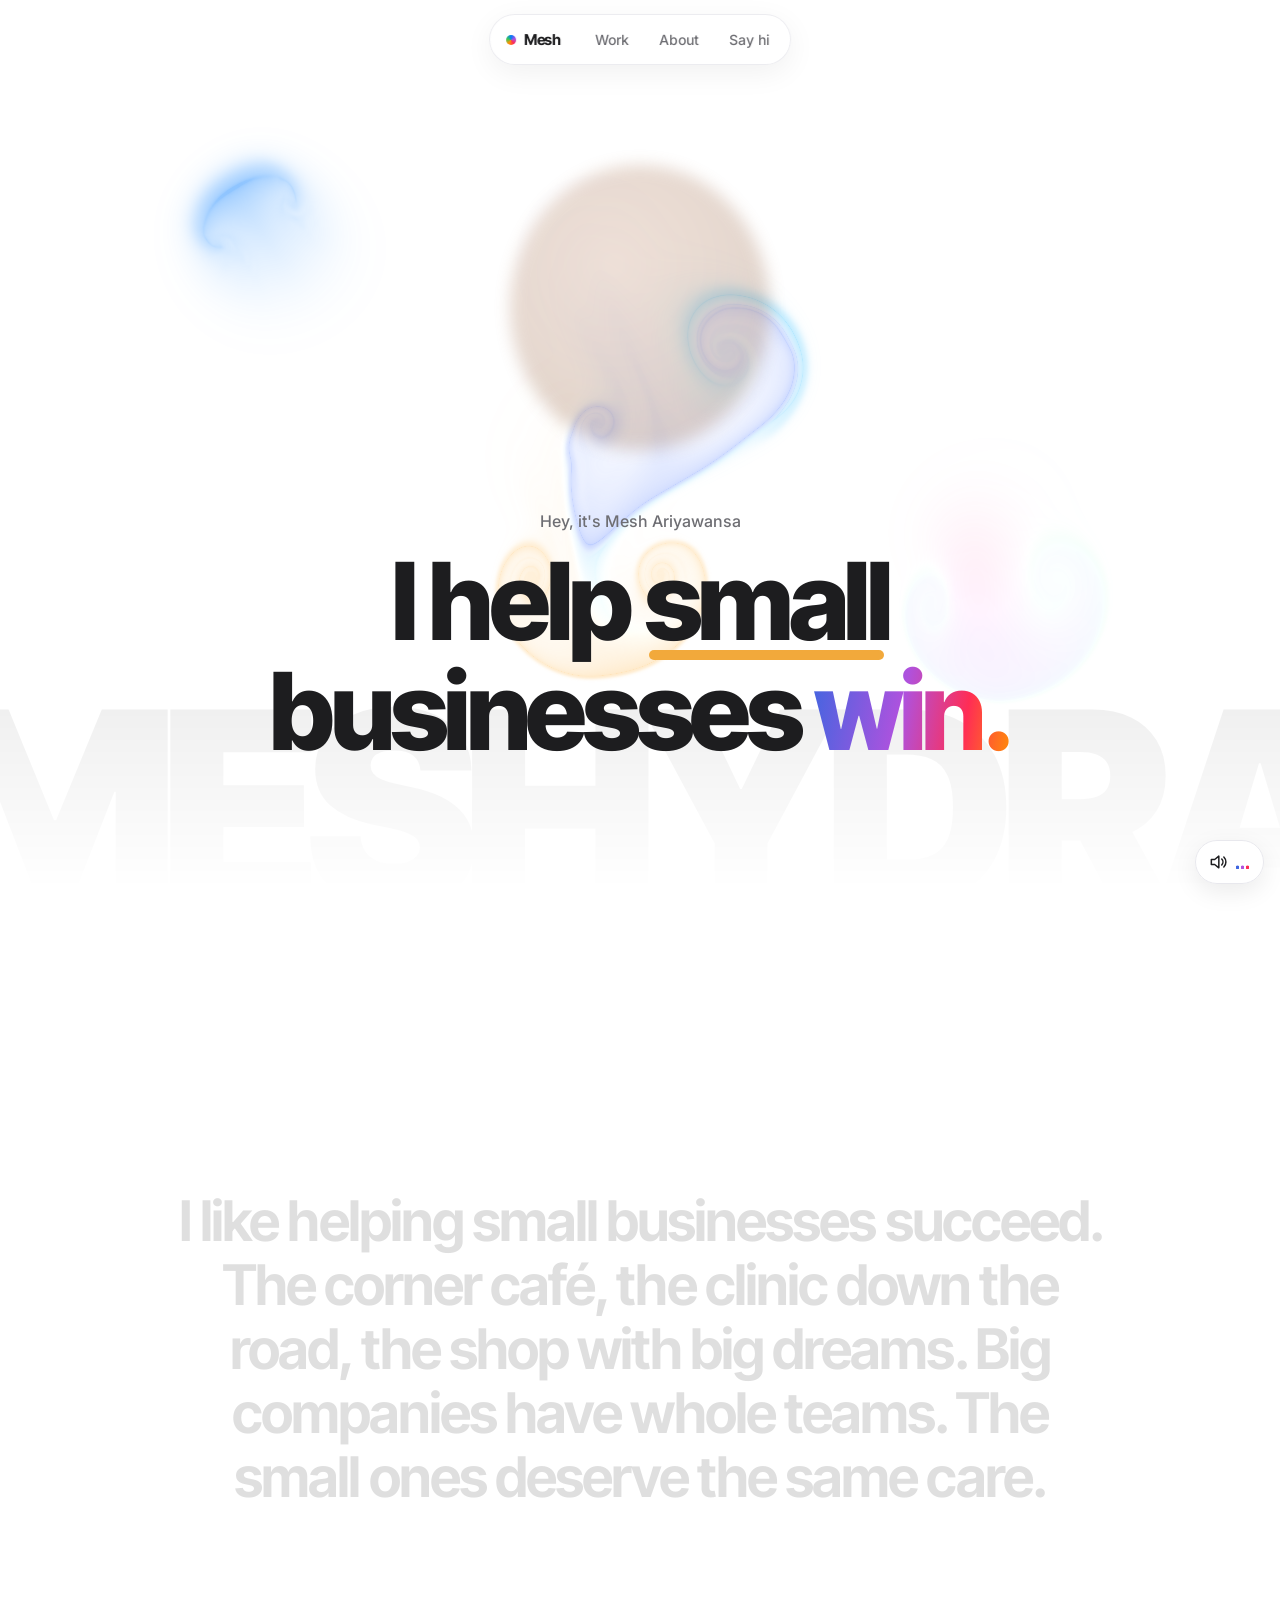
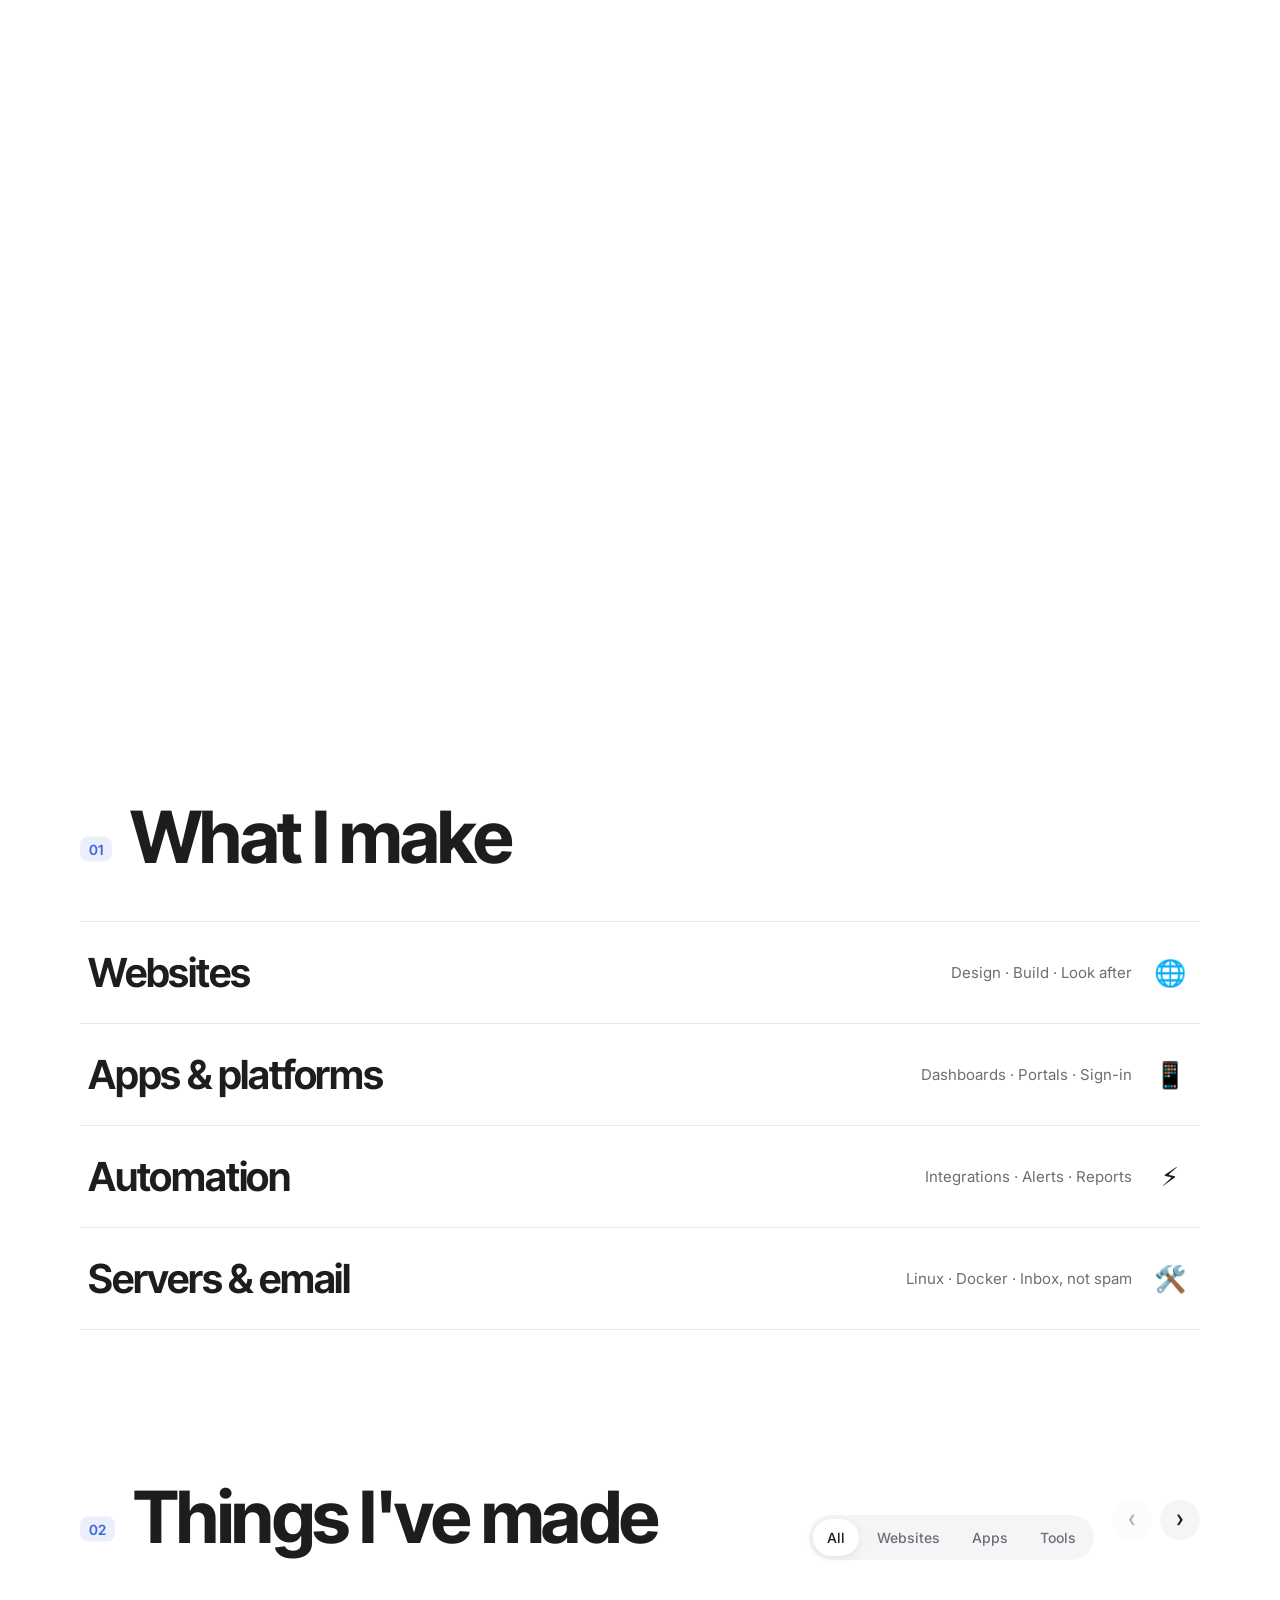
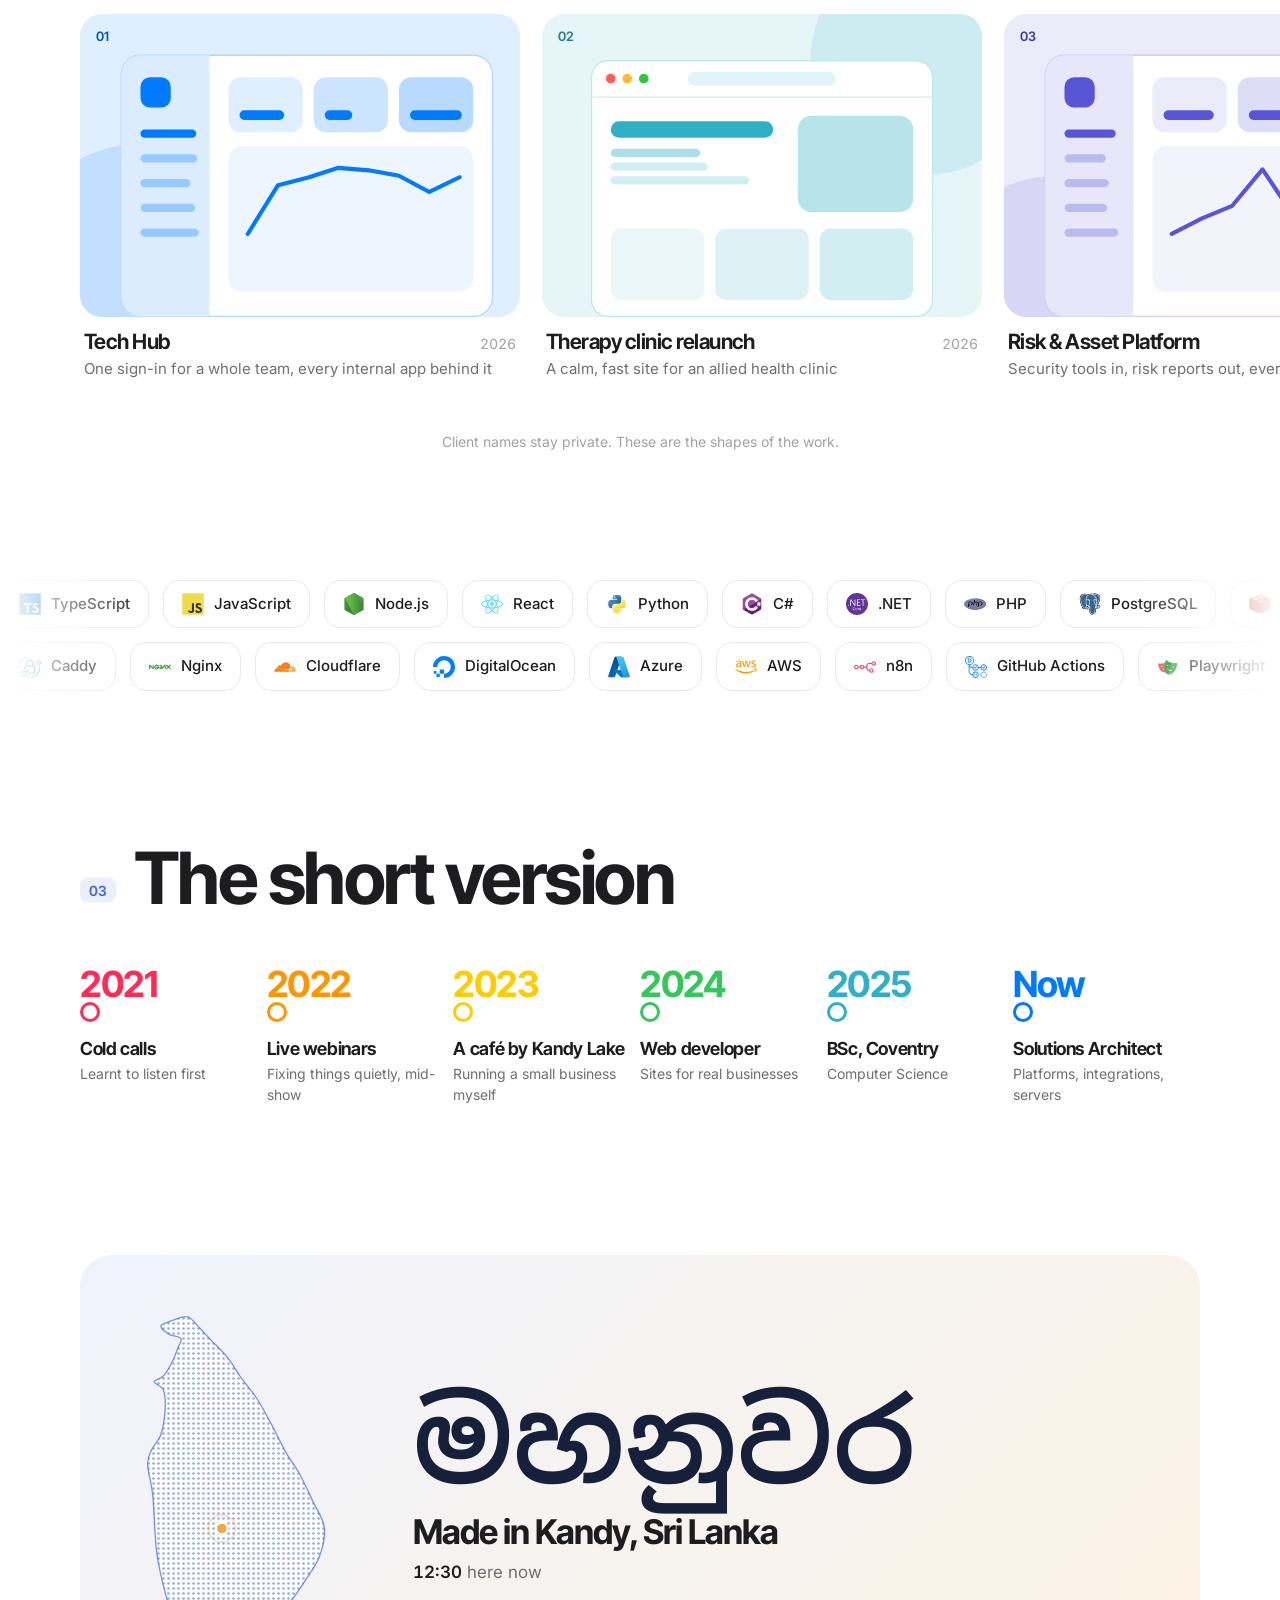
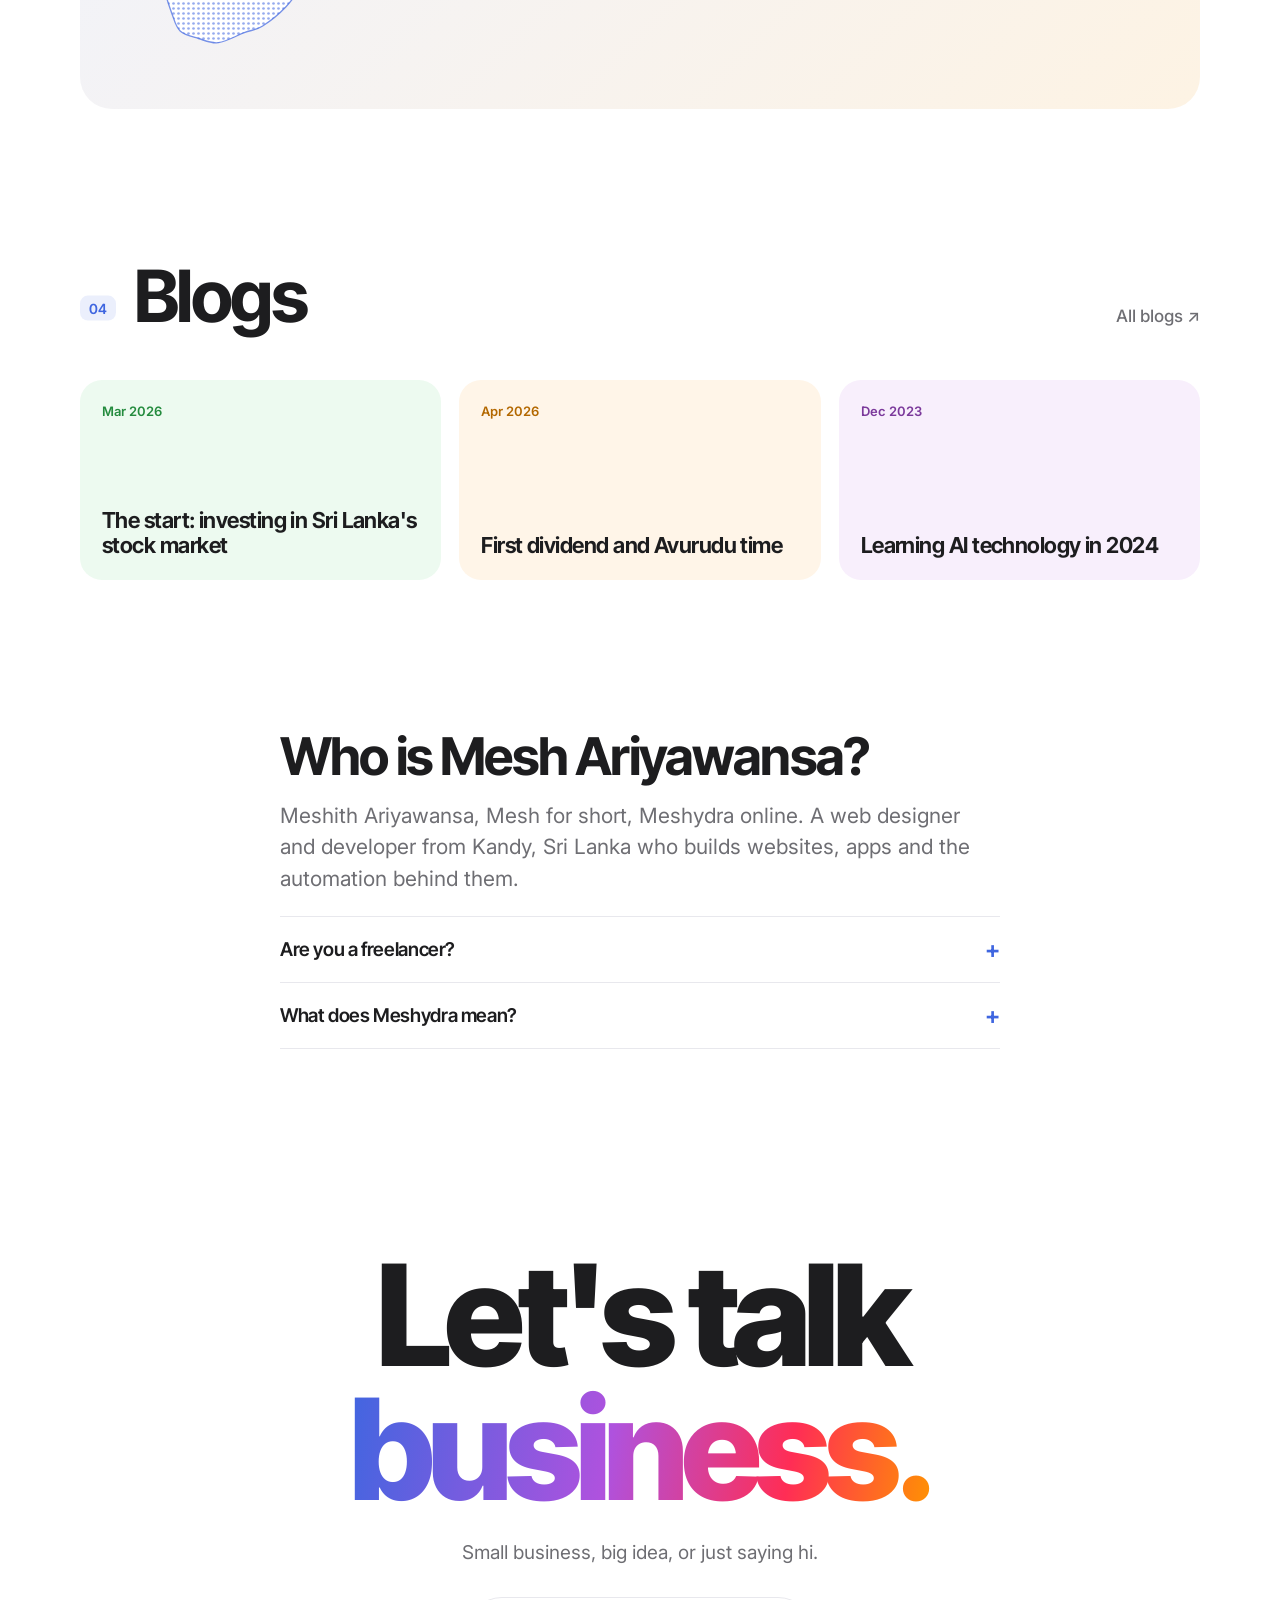
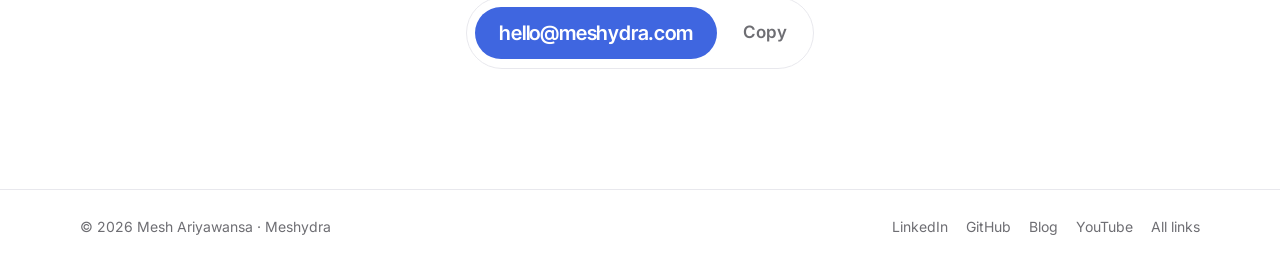
==== commit a915027e: "Hello wave, real project screenshots, cleaner hero - avatar waves once per visit (right hand beside " ====
--- a/index.html
+++ b/index.html
@@ -39,8 +39,8 @@
 <link rel="preconnect" href="https://fonts.gstatic.com" crossorigin>
 <link rel="stylesheet" href="https://fonts.googleapis.com/css2?family=Inter+Tight:wght@500;600;700;800&family=Inter:wght@400;500;600&display=swap">
 <link rel="stylesheet" href="https://fonts.googleapis.com/css2?family=Noto+Sans+Sinhala:wght@600&display=swap&text=%E0%B6%86%E0%B6%BA%E0%B7%94%E0%B6%B6%E0%B7%9D%E0%B7%80%E0%B6%B1%E0%B7%8A%E0%B6%B8%E0%B7%84%E0%B6%B1%E0%B7%94%E0%B7%80%E0%B6%BB!">
-<link rel="stylesheet" href="/assets/css/site.css?v=20261108f">
-<link rel="modulepreload" href="/assets/js/main.js?v=20261108f">
+<link rel="stylesheet" href="/assets/css/site.css?v=20261108g">
+<link rel="modulepreload" href="/assets/js/main.js?v=20261108g">
 
 <script type="importmap">
 { "imports": { "three": "https://cdn.jsdelivr.net/npm/three@0.170.0/build/three.module.min.js", "three/addons/": "https://cdn.jsdelivr.net/npm/three@0.170.0/examples/jsm/" } }
@@ -143,9 +143,8 @@
       <div class="me" id="me" role="img" aria-label="3D cartoon of Mesh Ariyawansa">
         <span class="me-ph" aria-hidden="true"></span>
       </div>
-      <p class="hi reveal">Hey, it's Mesh Ariyawansa <span class="wave" aria-hidden="true">👋</span></p>
+      <p class="hi reveal">Hey, it's Mesh Ariyawansa</p>
       <h1 class="reveal">I help <em>small</em> businesses <span class="grad">win.</span></h1>
-      <p class="sub reveal">Take care of the small ones.</p>
     </div>
     <div class="giant" aria-hidden="true">MESHYDRA</div>
   </header>
@@ -280,6 +279,6 @@
 </footer>
 
 <script src="/assets/vendor/lenis.min.js" defer></script>
-<script type="module" src="/assets/js/main.js?v=20261108f"></script>
+<script type="module" src="/assets/js/main.js?v=20261108g"></script>
 </body>
 </html>
--- a/assets/css/site.css
+++ b/assets/css/site.css
@@ -175,6 +175,9 @@
 }
 .card .art svg { position: absolute; inset: 0; width: 100%; height: 100%; transition: scale .8s var(--ease); }
 .card:hover .art svg { scale: 1.04; }
+.card .art img { position: absolute; inset: 0; width: 100%; height: 100%; object-fit: cover; transition: scale .8s var(--ease); }
+.card:hover .art img { scale: 1.04; }
+.card .art.photo .no { padding: 3px 8px; border-radius: 999px; background: rgb(255 255 255 / .85); backdrop-filter: blur(8px); color: var(--ink); top: 12px; left: 12px; }
 .card .meta { display: flex; align-items: baseline; gap: 10px; padding: 14px 4px 0; }
 .card h3 { font-size: 21px; letter-spacing: -.025em; font-weight: 650; }
 .card .yr { margin-left: auto; color: var(--faint); font-size: 14px; font-variant-numeric: tabular-nums; }
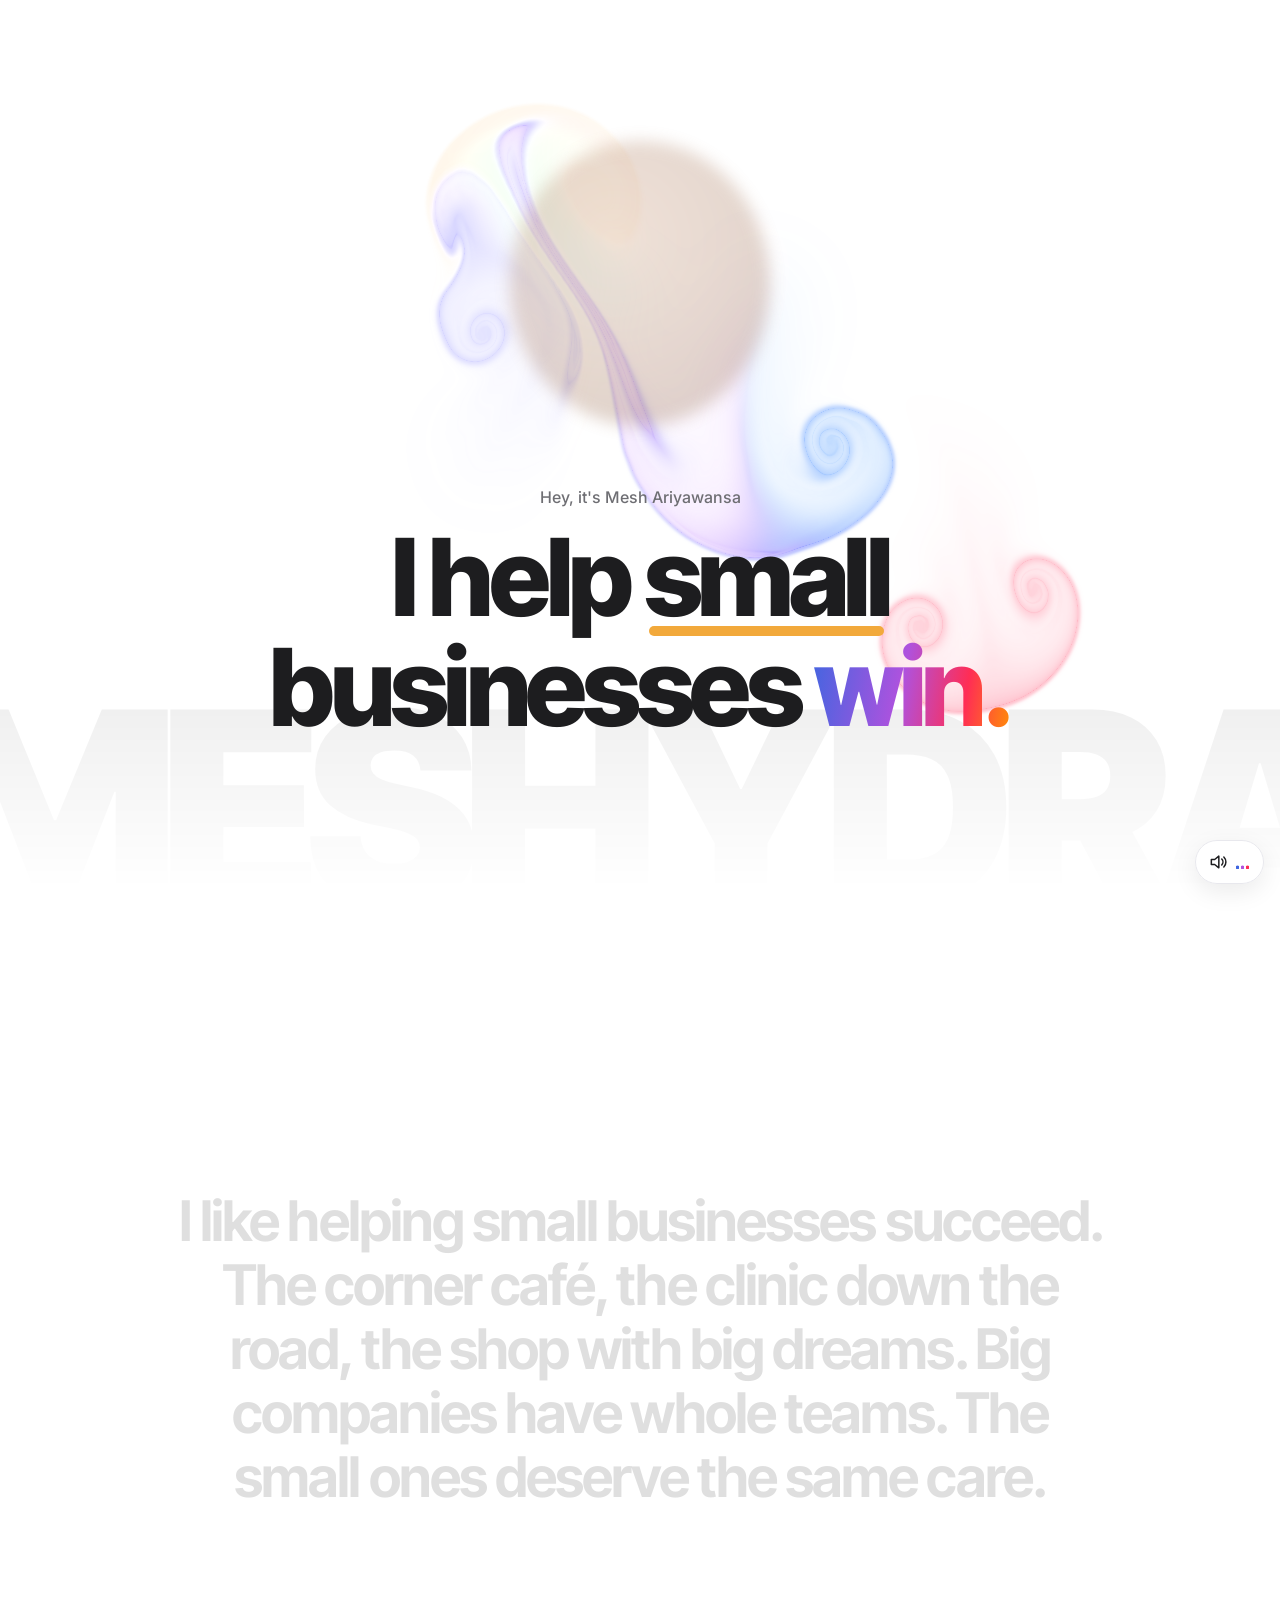
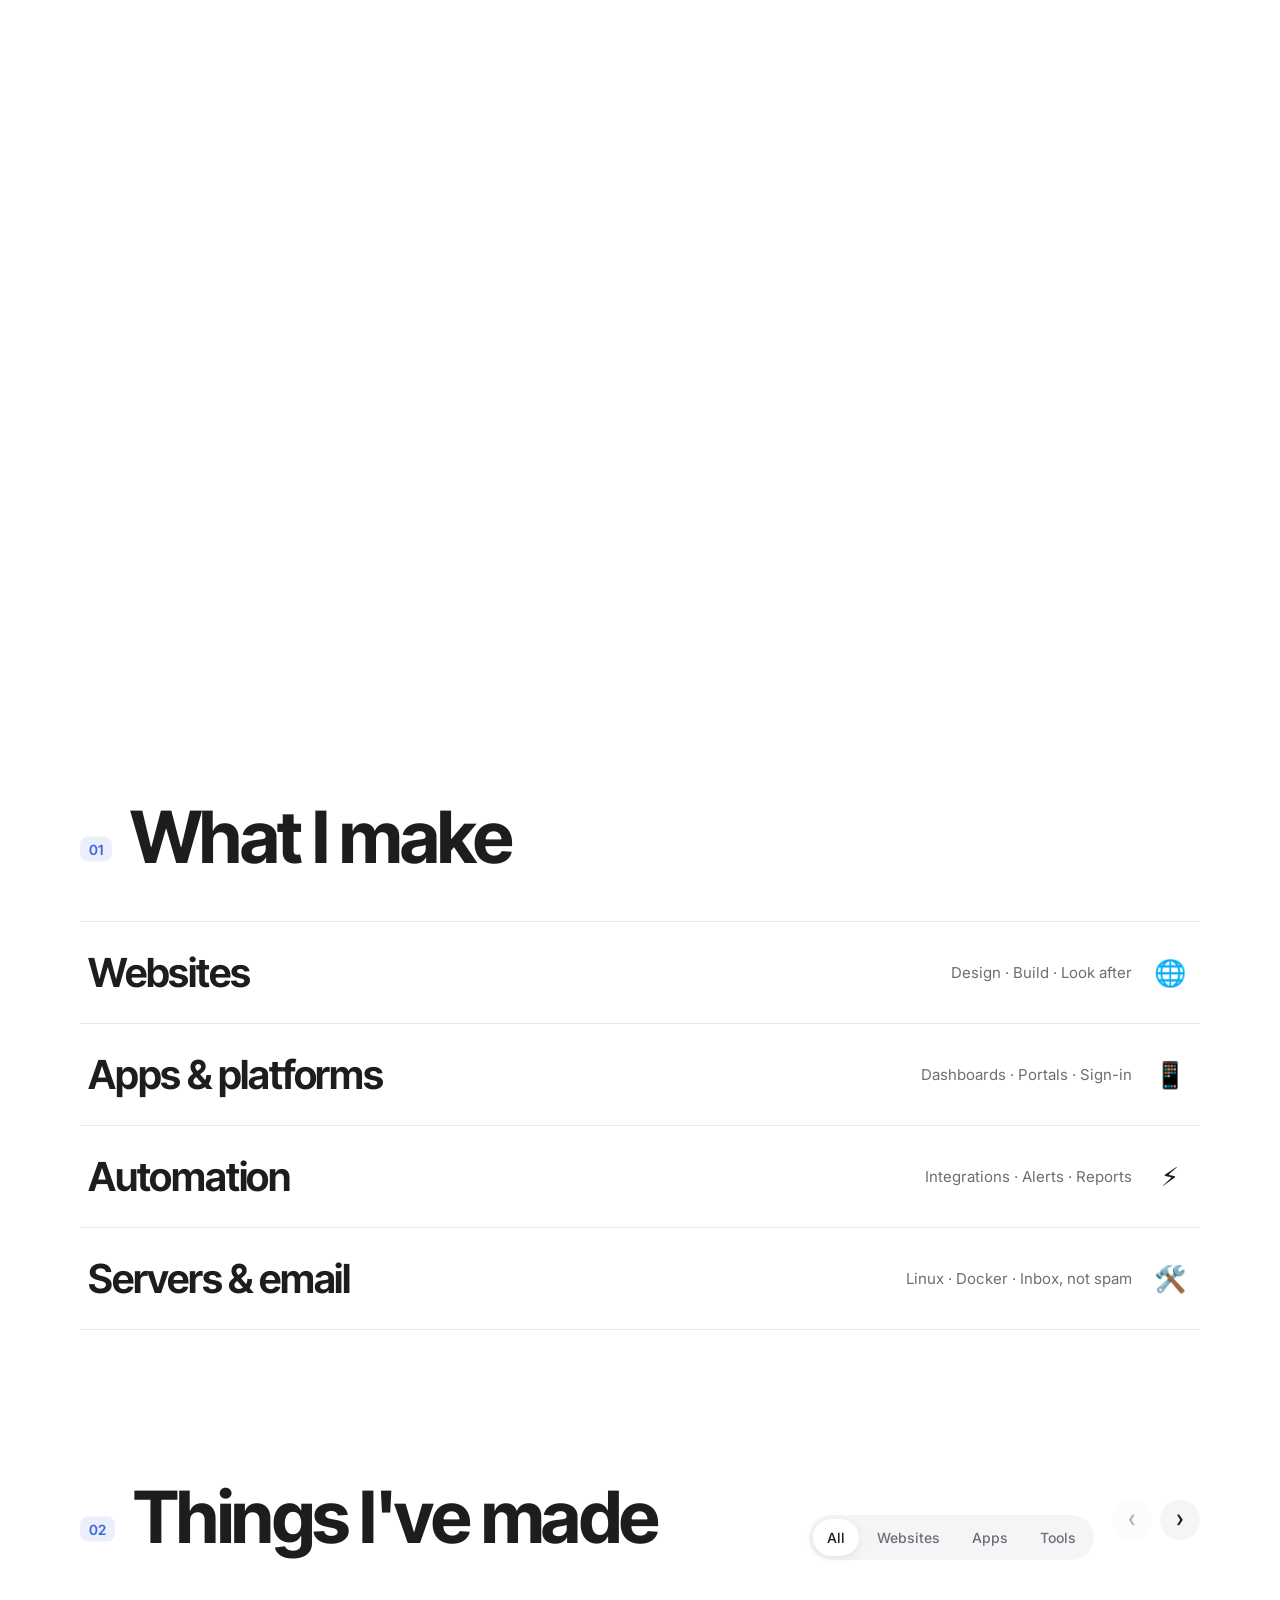
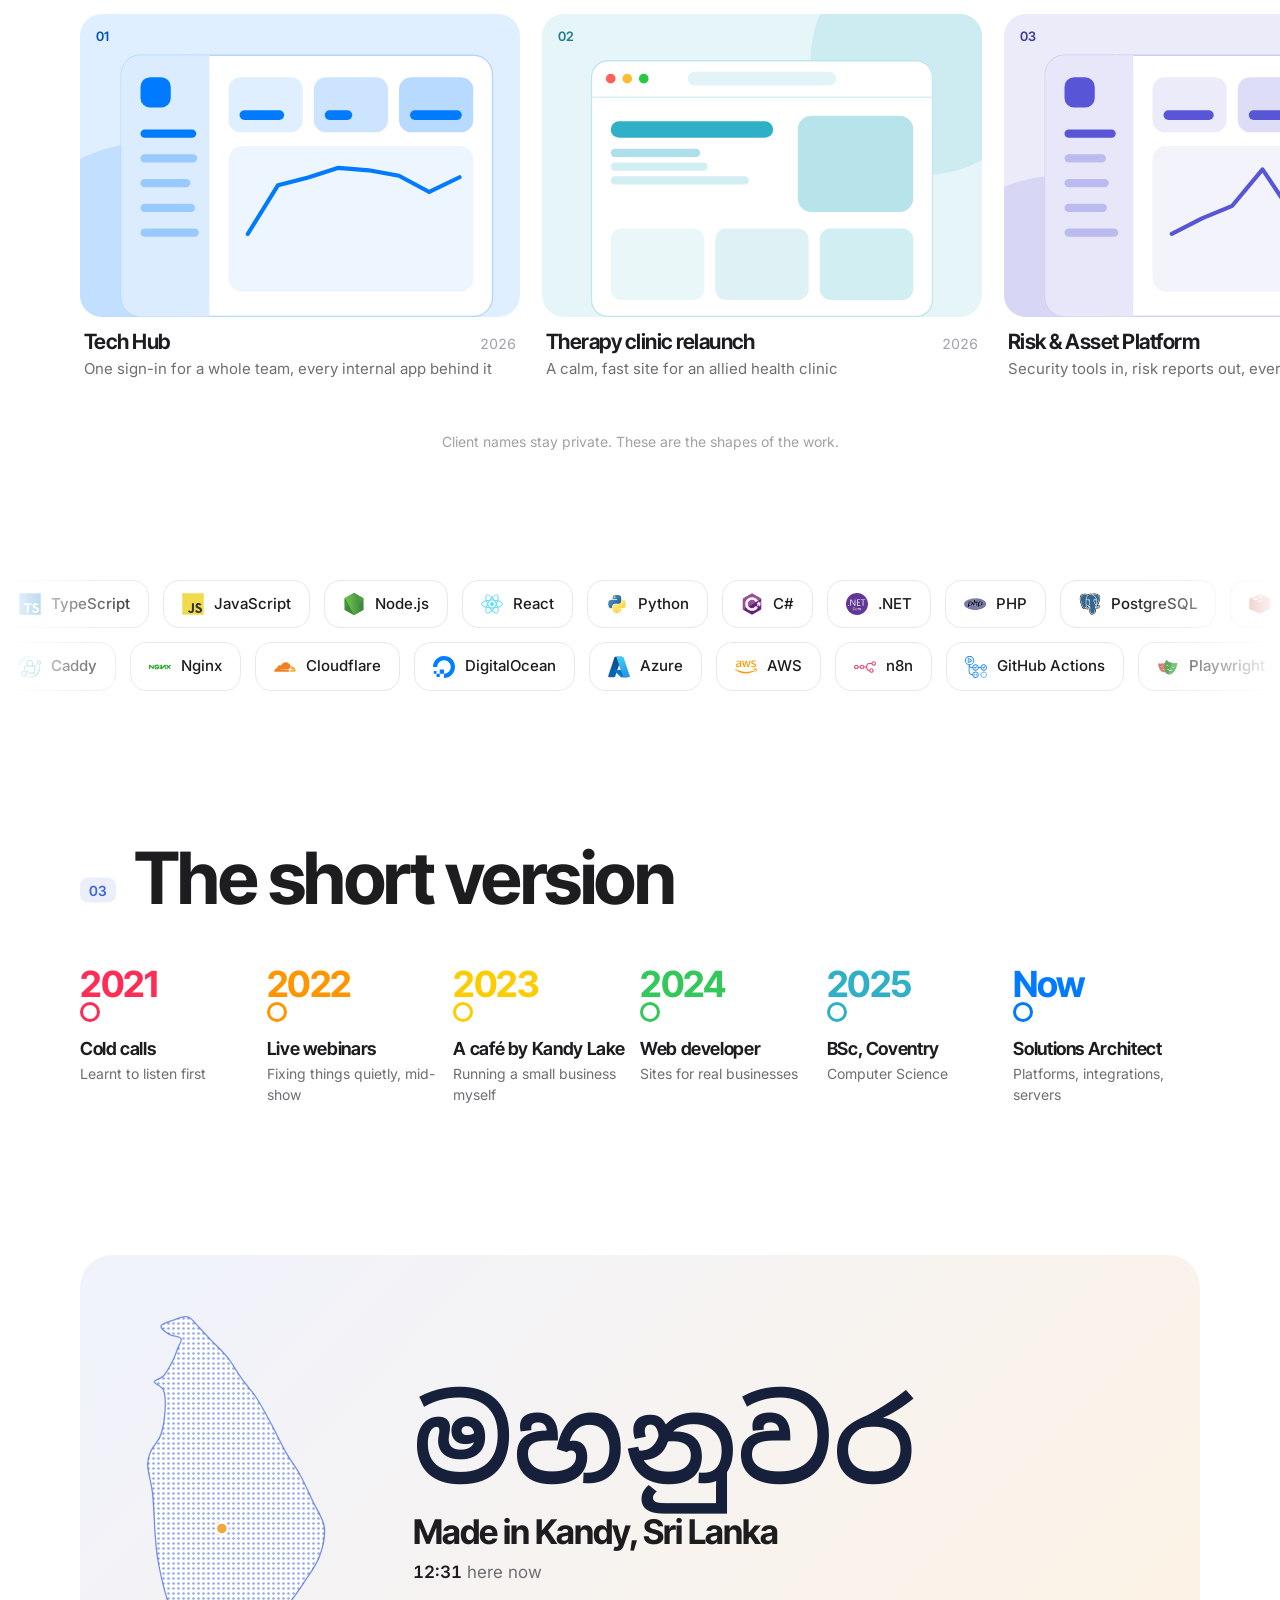
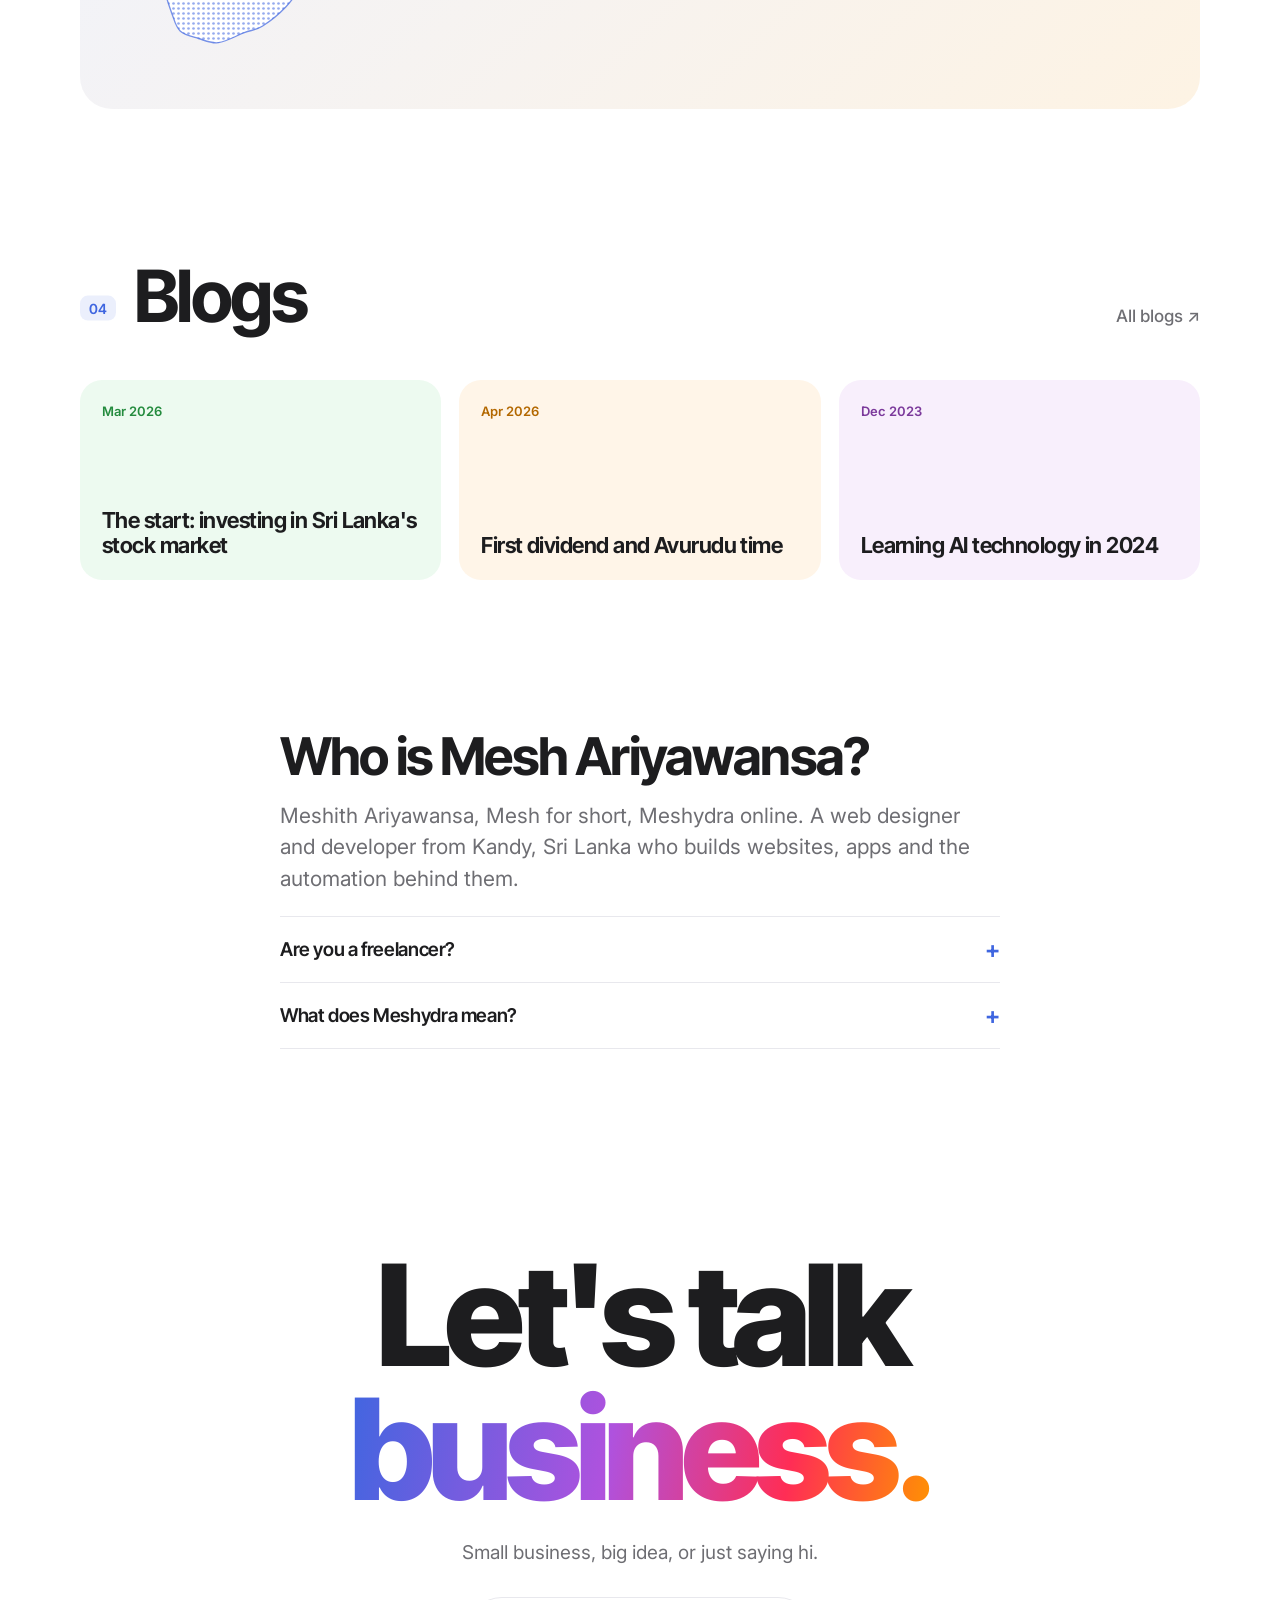
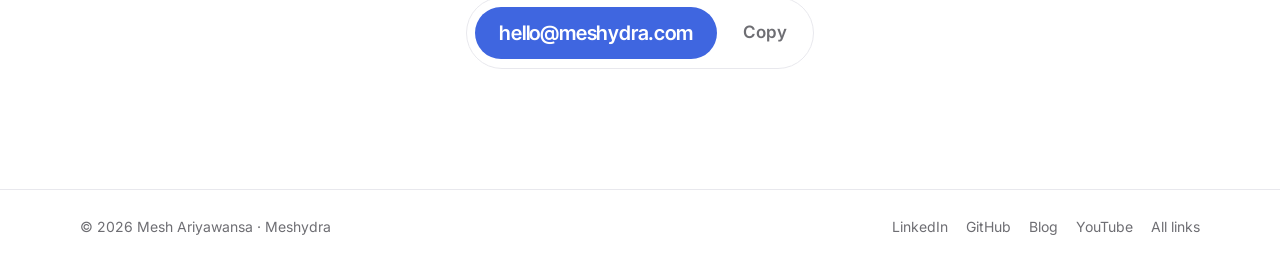
==== commit e5320c7a: "Remove the hello wave and the top nav bar Co-Authored-By: Claude Opus 5.5 <noreply@anthropic.com>" ====
--- a/index.html
+++ b/index.html
@@ -39,8 +39,8 @@
 <link rel="preconnect" href="https://fonts.gstatic.com" crossorigin>
 <link rel="stylesheet" href="https://fonts.googleapis.com/css2?family=Inter+Tight:wght@500;600;700;800&family=Inter:wght@400;500;600&display=swap">
 <link rel="stylesheet" href="https://fonts.googleapis.com/css2?family=Noto+Sans+Sinhala:wght@600&display=swap&text=%E0%B6%86%E0%B6%BA%E0%B7%94%E0%B6%B6%E0%B7%9D%E0%B7%80%E0%B6%B1%E0%B7%8A%E0%B6%B8%E0%B7%84%E0%B6%B1%E0%B7%94%E0%B7%80%E0%B6%BB!">
-<link rel="stylesheet" href="/assets/css/site.css?v=20261108g">
-<link rel="modulepreload" href="/assets/js/main.js?v=20261108g">
+<link rel="stylesheet" href="/assets/css/site.css?v=20261108h">
+<link rel="modulepreload" href="/assets/js/main.js?v=20261108h">
 
 <script type="importmap">
 { "imports": { "three": "https://cdn.jsdelivr.net/npm/three@0.170.0/build/three.module.min.js", "three/addons/": "https://cdn.jsdelivr.net/npm/three@0.170.0/examples/jsm/" } }
@@ -126,15 +126,6 @@
 
 <canvas id="fluid" aria-hidden="true"></canvas>
 
-<nav class="nav" aria-label="Main">
-  <a class="nav-me" href="#top" aria-label="Back to top"><span class="dot"></span>Mesh</a>
-  <div class="nav-links">
-    <a href="#work" data-spy="work">Work</a>
-    <a href="#about" data-spy="about">About</a>
-    <a href="#contact" data-spy="contact">Say hi</a>
-  </div>
-</nav>
-
 <main id="top">
 
   <!-- 01 · hero -->
@@ -279,6 +270,6 @@
 </footer>
 
 <script src="/assets/vendor/lenis.min.js" defer></script>
-<script type="module" src="/assets/js/main.js?v=20261108g"></script>
+<script type="module" src="/assets/js/main.js?v=20261108h"></script>
 </body>
 </html>
--- a/assets/css/site.css
+++ b/assets/css/site.css
@@ -51,24 +51,8 @@
 /* the swoosh */
 #fluid { position: fixed; inset: 0; width: 100vw; height: 100vh; z-index: 0; pointer-events: none; }
 
-/* ---------- nav ---------- */
-.nav {
-  position: fixed; top: 14px; left: 50%; translate: -50% 0; z-index: 50;
-  display: flex; align-items: center; gap: 6px; padding: 6px;
-  background: color-mix(in srgb, #fff 72%, transparent);
-  backdrop-filter: saturate(1.8) blur(18px); -webkit-backdrop-filter: saturate(1.8) blur(18px);
-  border: 1px solid color-mix(in srgb, var(--line) 80%, transparent); border-radius: 999px;
-  box-shadow: 0 8px 30px rgb(0 0 0 / .06);
-}
-.nav-me { display: flex; align-items: center; gap: 8px; padding: 8px 14px 8px 10px; font: 700 15px var(--f-head); letter-spacing: -.02em; }
-.nav-me .dot { width: 10px; height: 10px; border-radius: 50%; background: conic-gradient(var(--blue), var(--purple), var(--pink), var(--orange), var(--green), var(--blue)); }
-.nav-links { display: flex; gap: 2px; }
-.nav-links a { white-space: nowrap; padding: 8px 14px; border-radius: 999px; font-size: 14px; font-weight: 500; color: var(--muted); transition: background .25s, color .25s; }
-.nav-links a:hover { color: var(--ink); background: rgb(0 0 0 / .04); }
-.nav-links a.on { color: #fff; background: var(--ink); }
-
 /* ---------- hero ---------- */
-.hero { position: relative; min-height: 100svh; display: grid; place-items: center; padding: 96px 0 120px; overflow: hidden; }
+.hero { position: relative; min-height: 100svh; display: grid; place-items: center; padding: 48px 0 120px; overflow: hidden; }
 .hero-in { position: relative; z-index: 2; display: flex; flex-direction: column; align-items: center; text-align: center; padding-inline: var(--gutter); }
 .me { position: relative; width: clamp(240px, 32vw, 360px); aspect-ratio: 1 / 1.1; border: 0; padding: 0; background: none; border-radius: 50%; margin-bottom: 4px; -webkit-tap-highlight-color: transparent; }
 .me canvas, .me img {
@@ -270,9 +254,6 @@
 }
 @media (max-width: 560px) {
   body { font-size: 16px; }
-  .nav { top: 10px; }
-  .nav-me { padding: 8px 10px; }
-  .nav-links a { padding: 8px 11px; }
   .row { grid-template-columns: 1fr 34px; padding: 20px 4px; }
   .row .tags { grid-column: 1; grid-row: 2; text-align: left; font-size: 14px; }
   .row .ico { grid-row: 1 / span 2; grid-column: 2; }
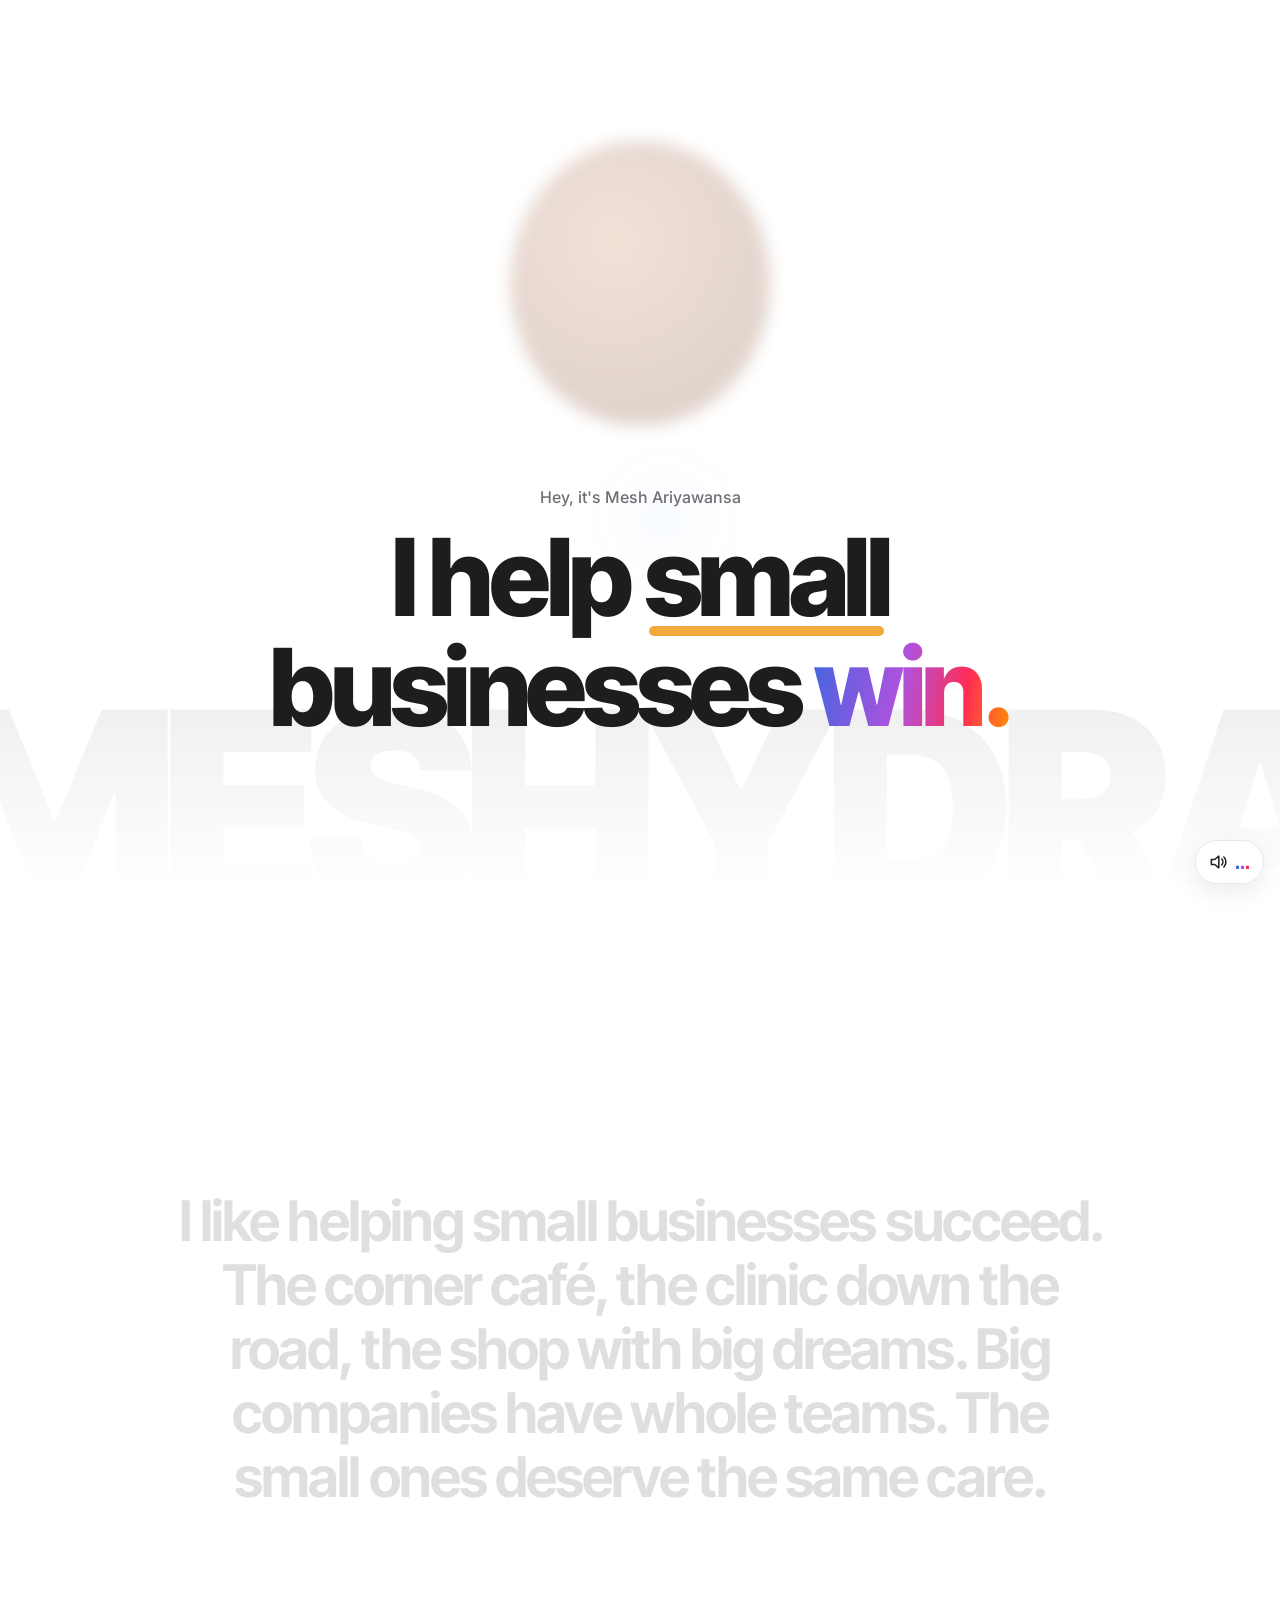
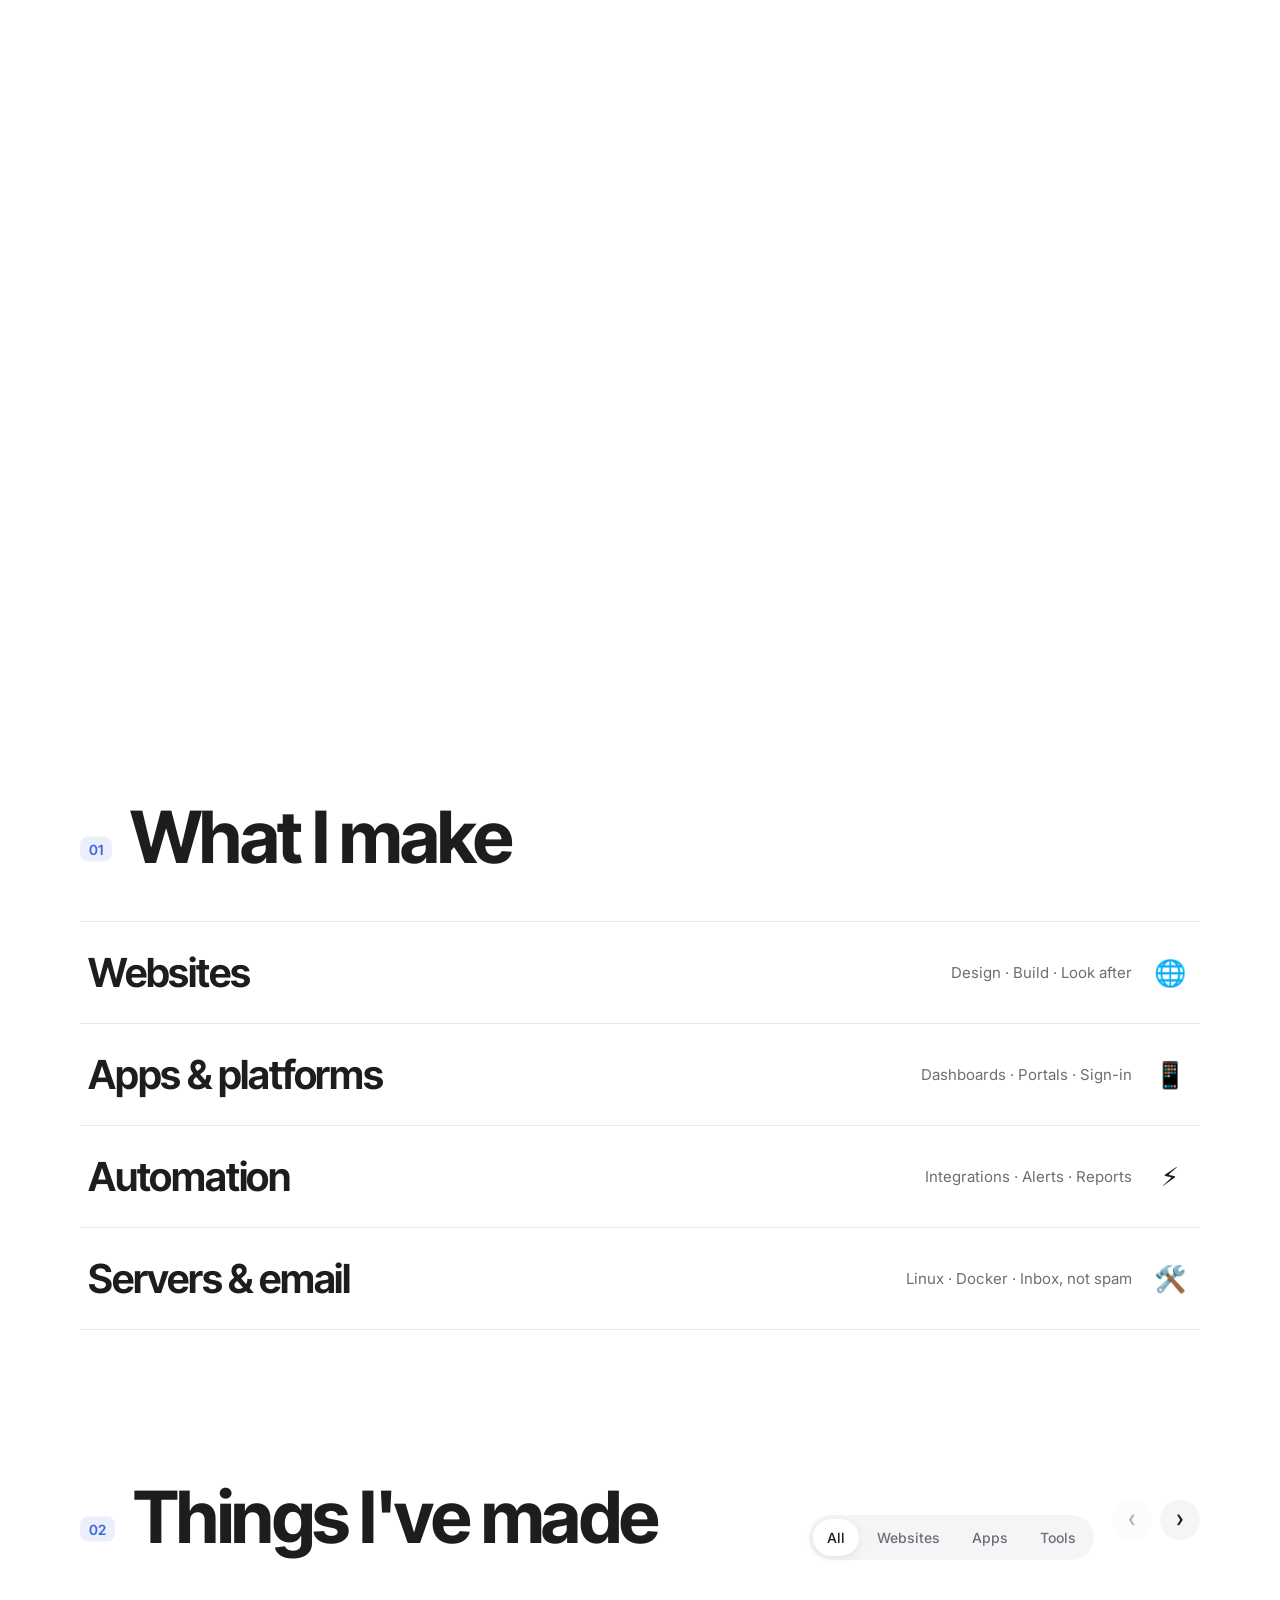
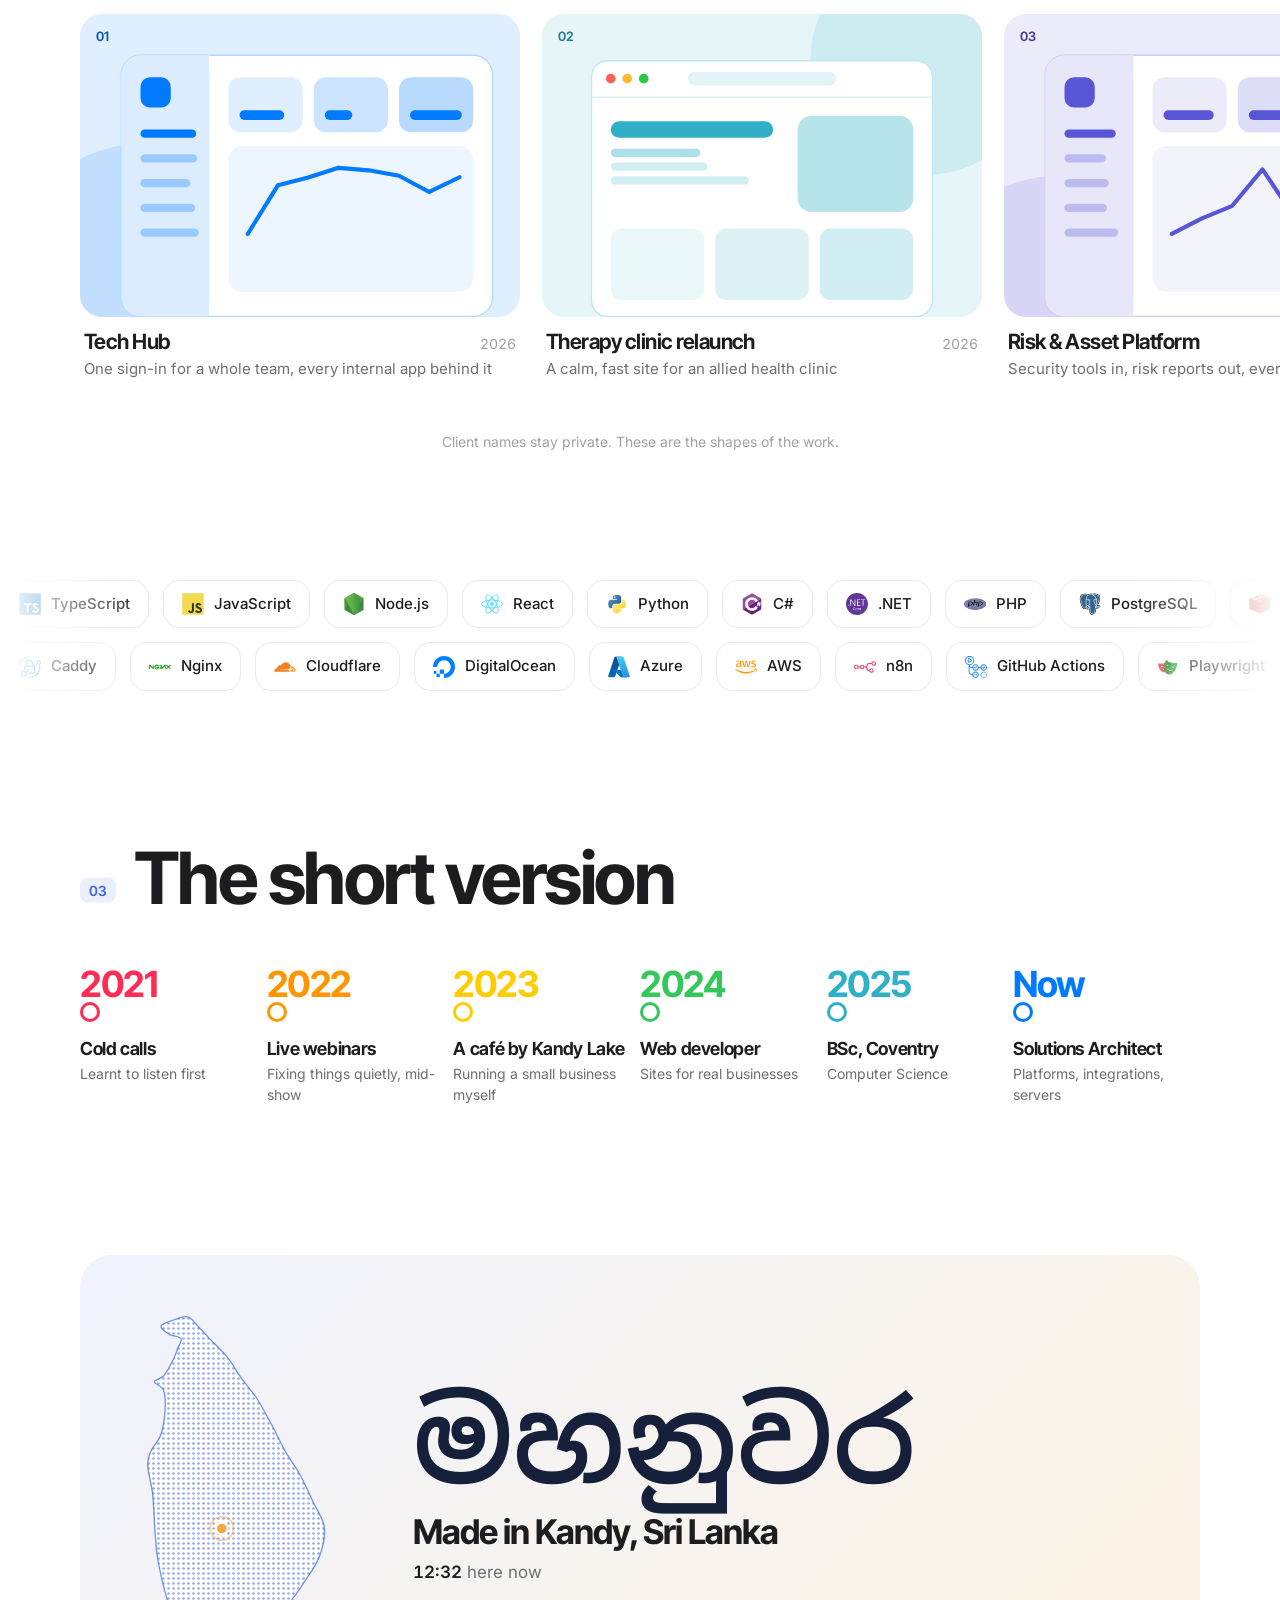
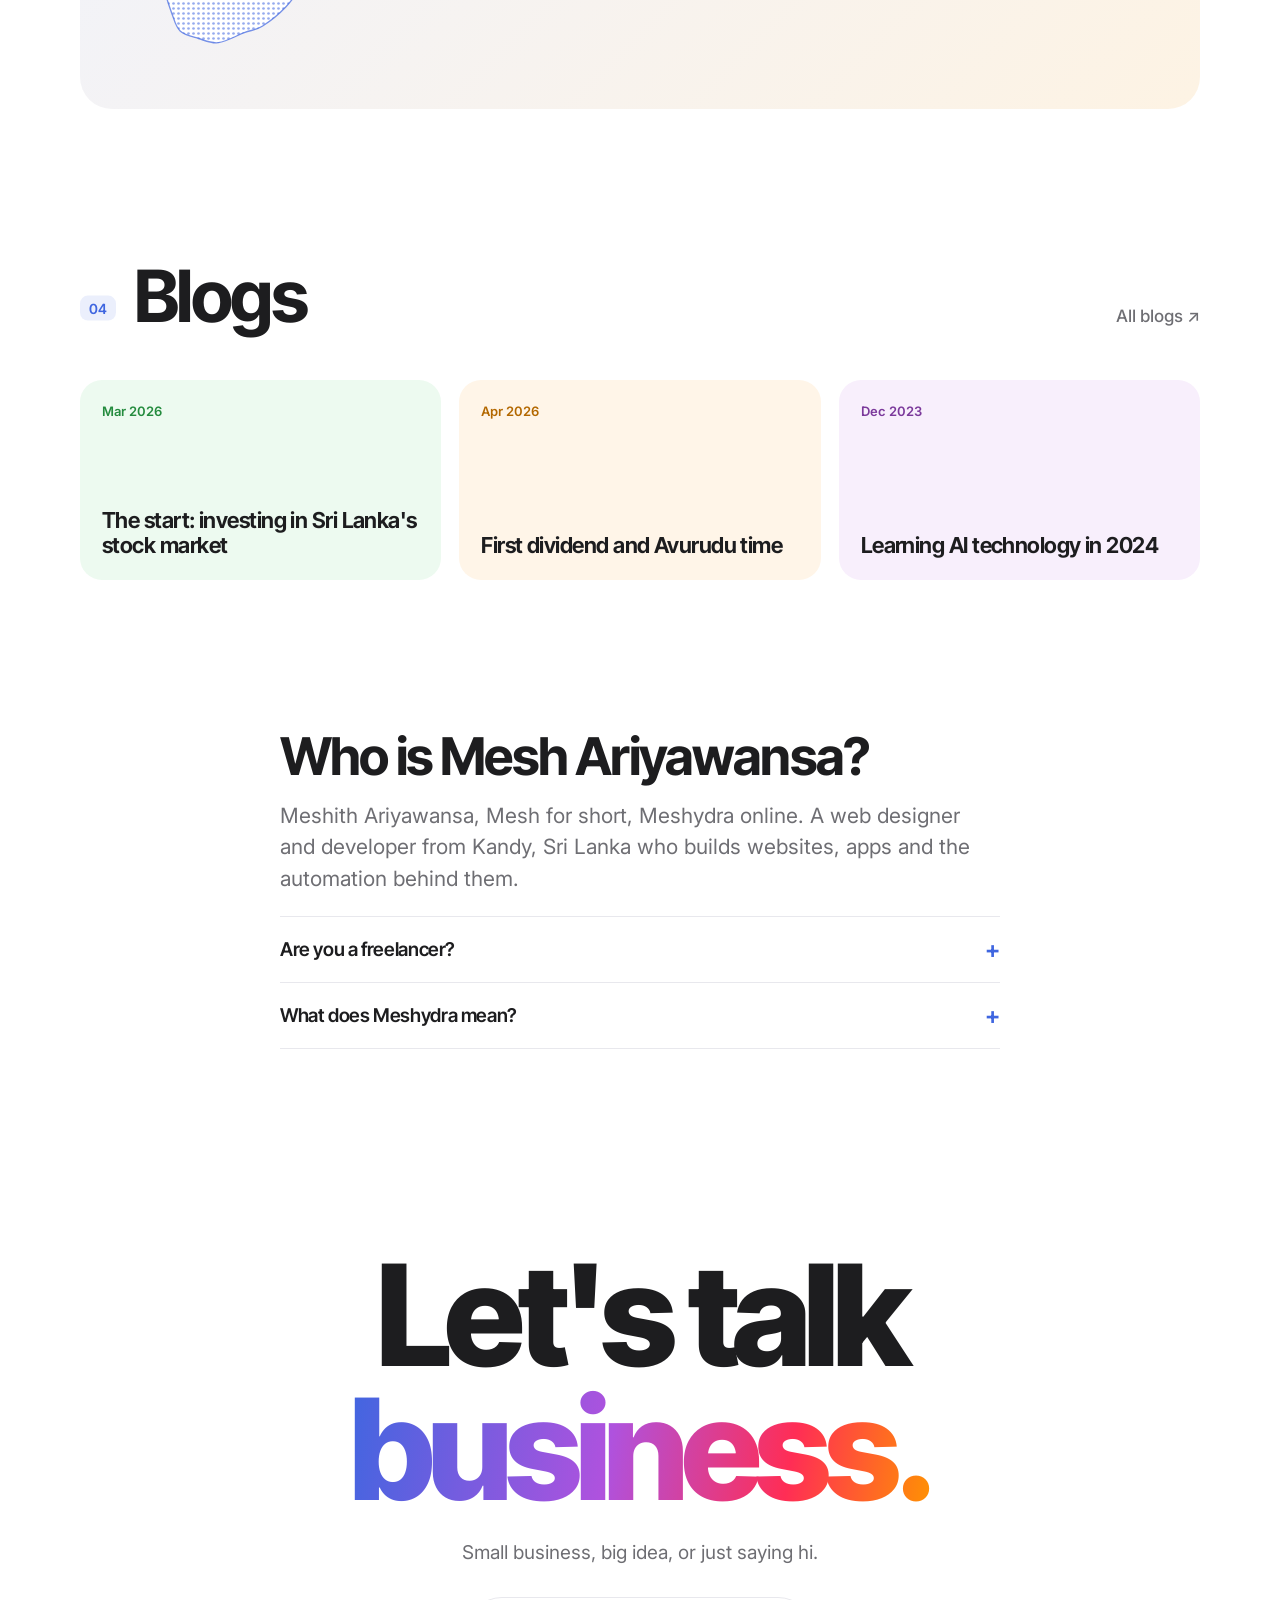
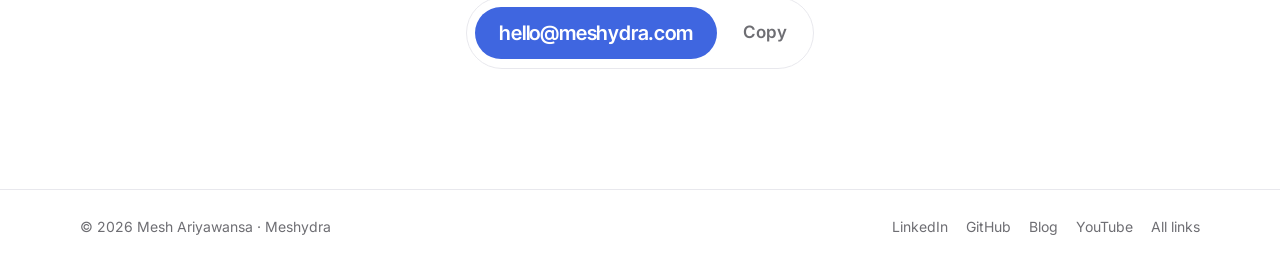
==== commit 69ac8a2c: "Music at 5%; share image and fallback show the new avatar Co-Authored-By: Claude Opus 5.5 <noreply@a" ====
--- a/index.html
+++ b/index.html
@@ -39,8 +39,8 @@
 <link rel="preconnect" href="https://fonts.gstatic.com" crossorigin>
 <link rel="stylesheet" href="https://fonts.googleapis.com/css2?family=Inter+Tight:wght@500;600;700;800&family=Inter:wght@400;500;600&display=swap">
 <link rel="stylesheet" href="https://fonts.googleapis.com/css2?family=Noto+Sans+Sinhala:wght@600&display=swap&text=%E0%B6%86%E0%B6%BA%E0%B7%94%E0%B6%B6%E0%B7%9D%E0%B7%80%E0%B6%B1%E0%B7%8A%E0%B6%B8%E0%B7%84%E0%B6%B1%E0%B7%94%E0%B7%80%E0%B6%BB!">
-<link rel="stylesheet" href="/assets/css/site.css?v=20261108h">
-<link rel="modulepreload" href="/assets/js/main.js?v=20261108h">
+<link rel="stylesheet" href="/assets/css/site.css?v=20261108i">
+<link rel="modulepreload" href="/assets/js/main.js?v=20261108i">
 
 <script type="importmap">
 { "imports": { "three": "https://cdn.jsdelivr.net/npm/three@0.170.0/build/three.module.min.js", "three/addons/": "https://cdn.jsdelivr.net/npm/three@0.170.0/examples/jsm/" } }
@@ -270,6 +270,6 @@
 </footer>
 
 <script src="/assets/vendor/lenis.min.js" defer></script>
-<script type="module" src="/assets/js/main.js?v=20261108h"></script>
+<script type="module" src="/assets/js/main.js?v=20261108i"></script>
 </body>
 </html>
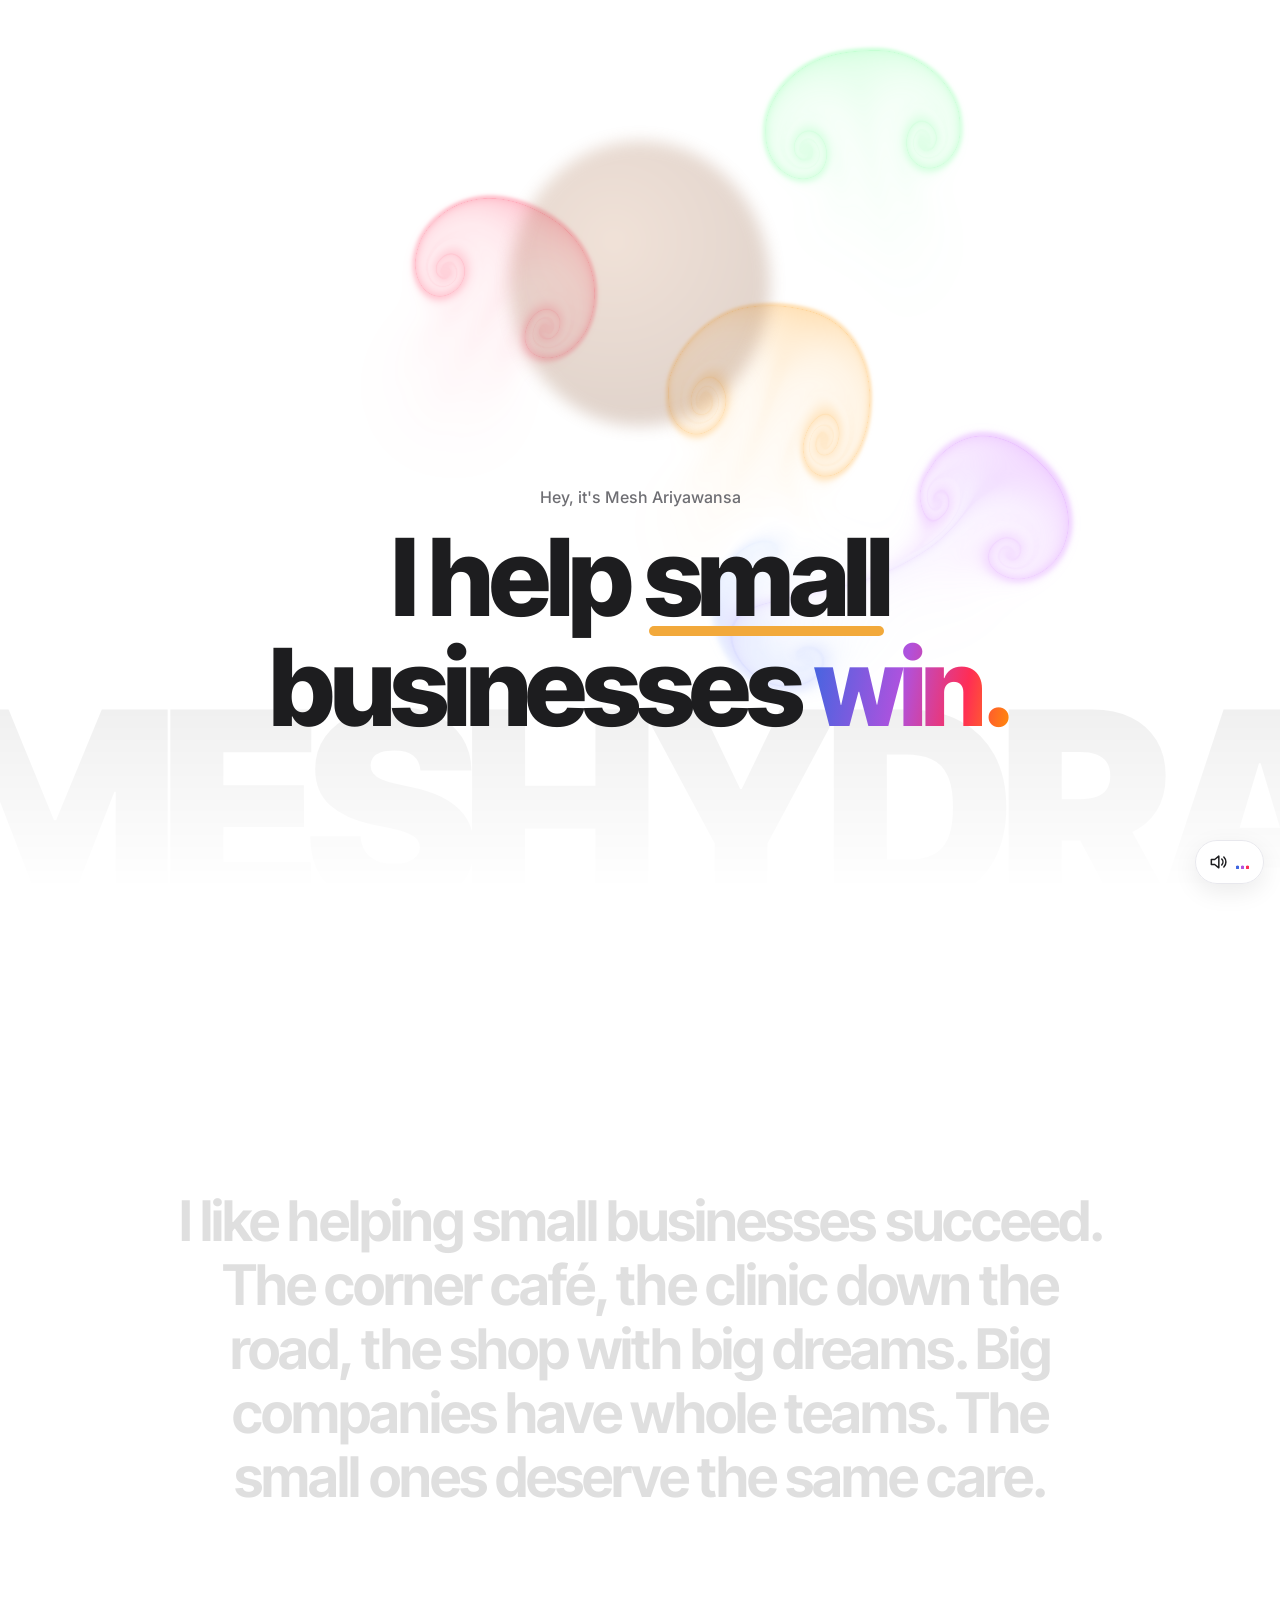
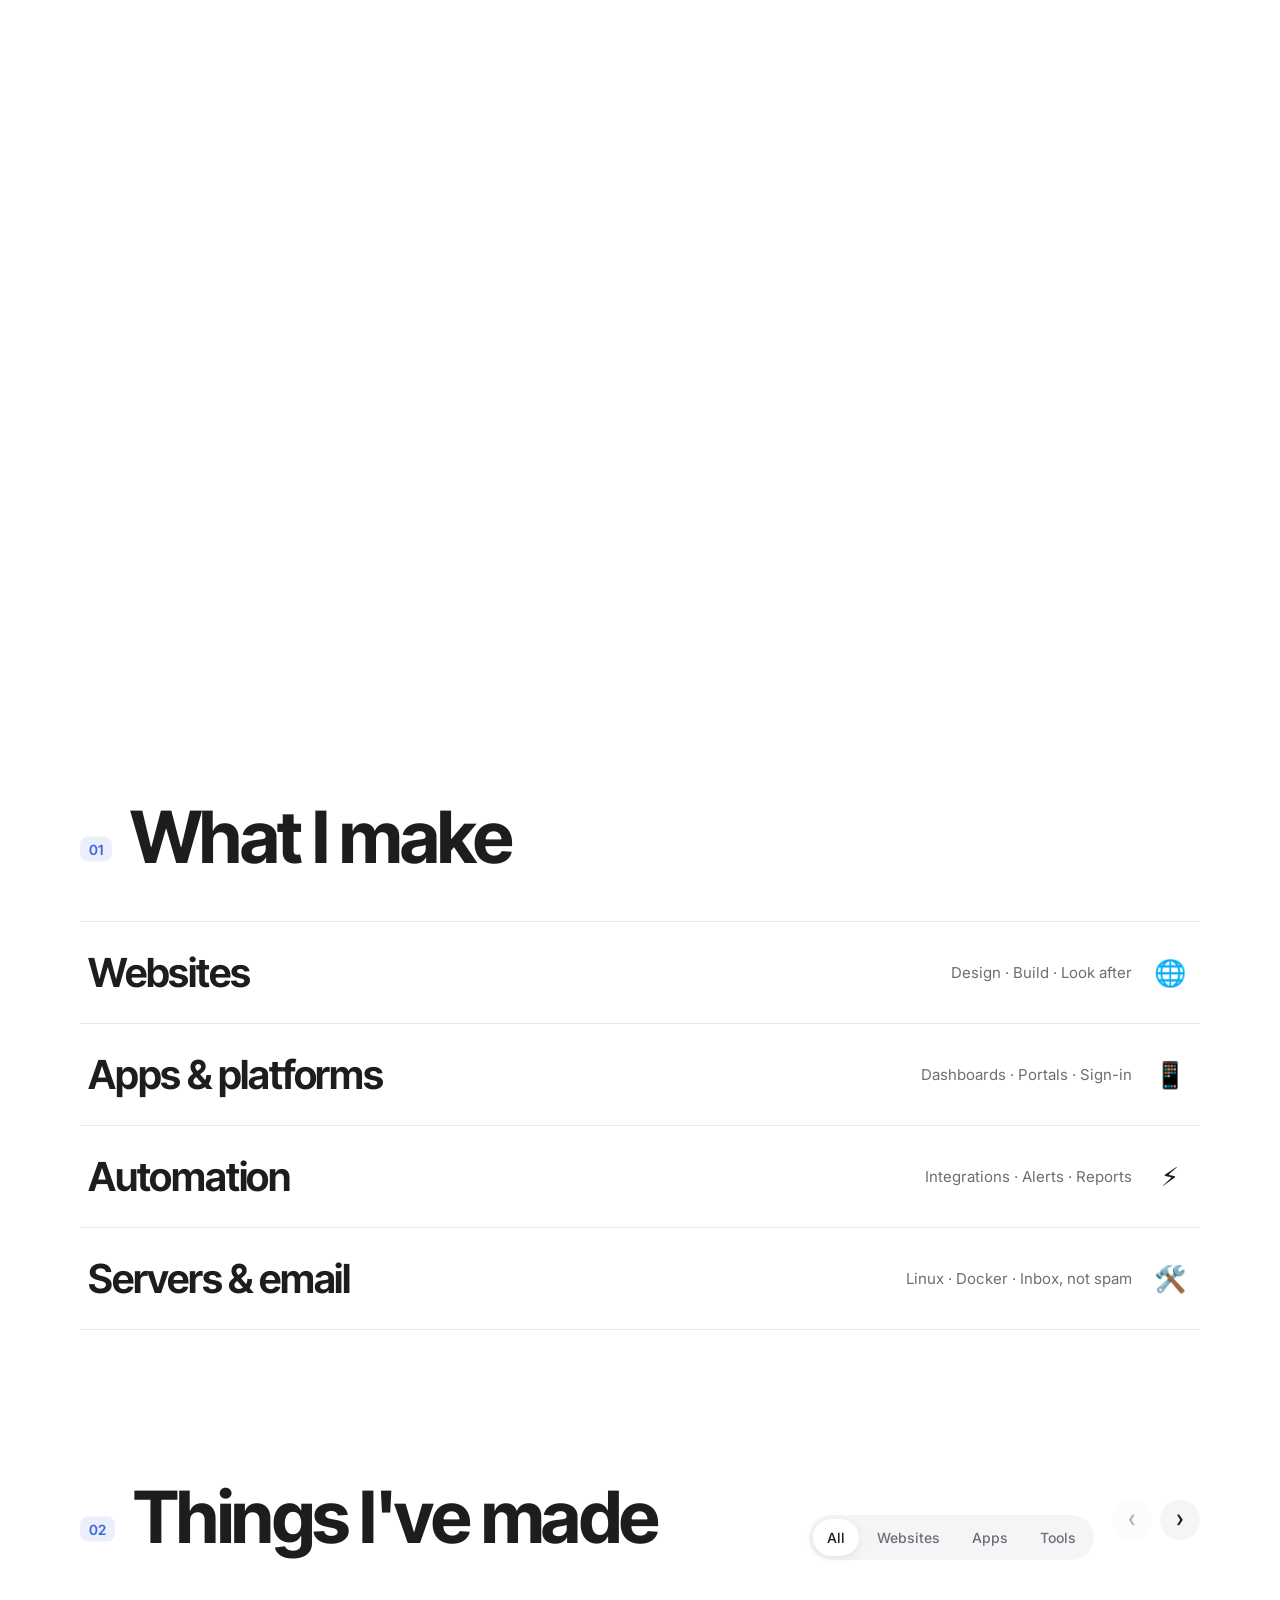
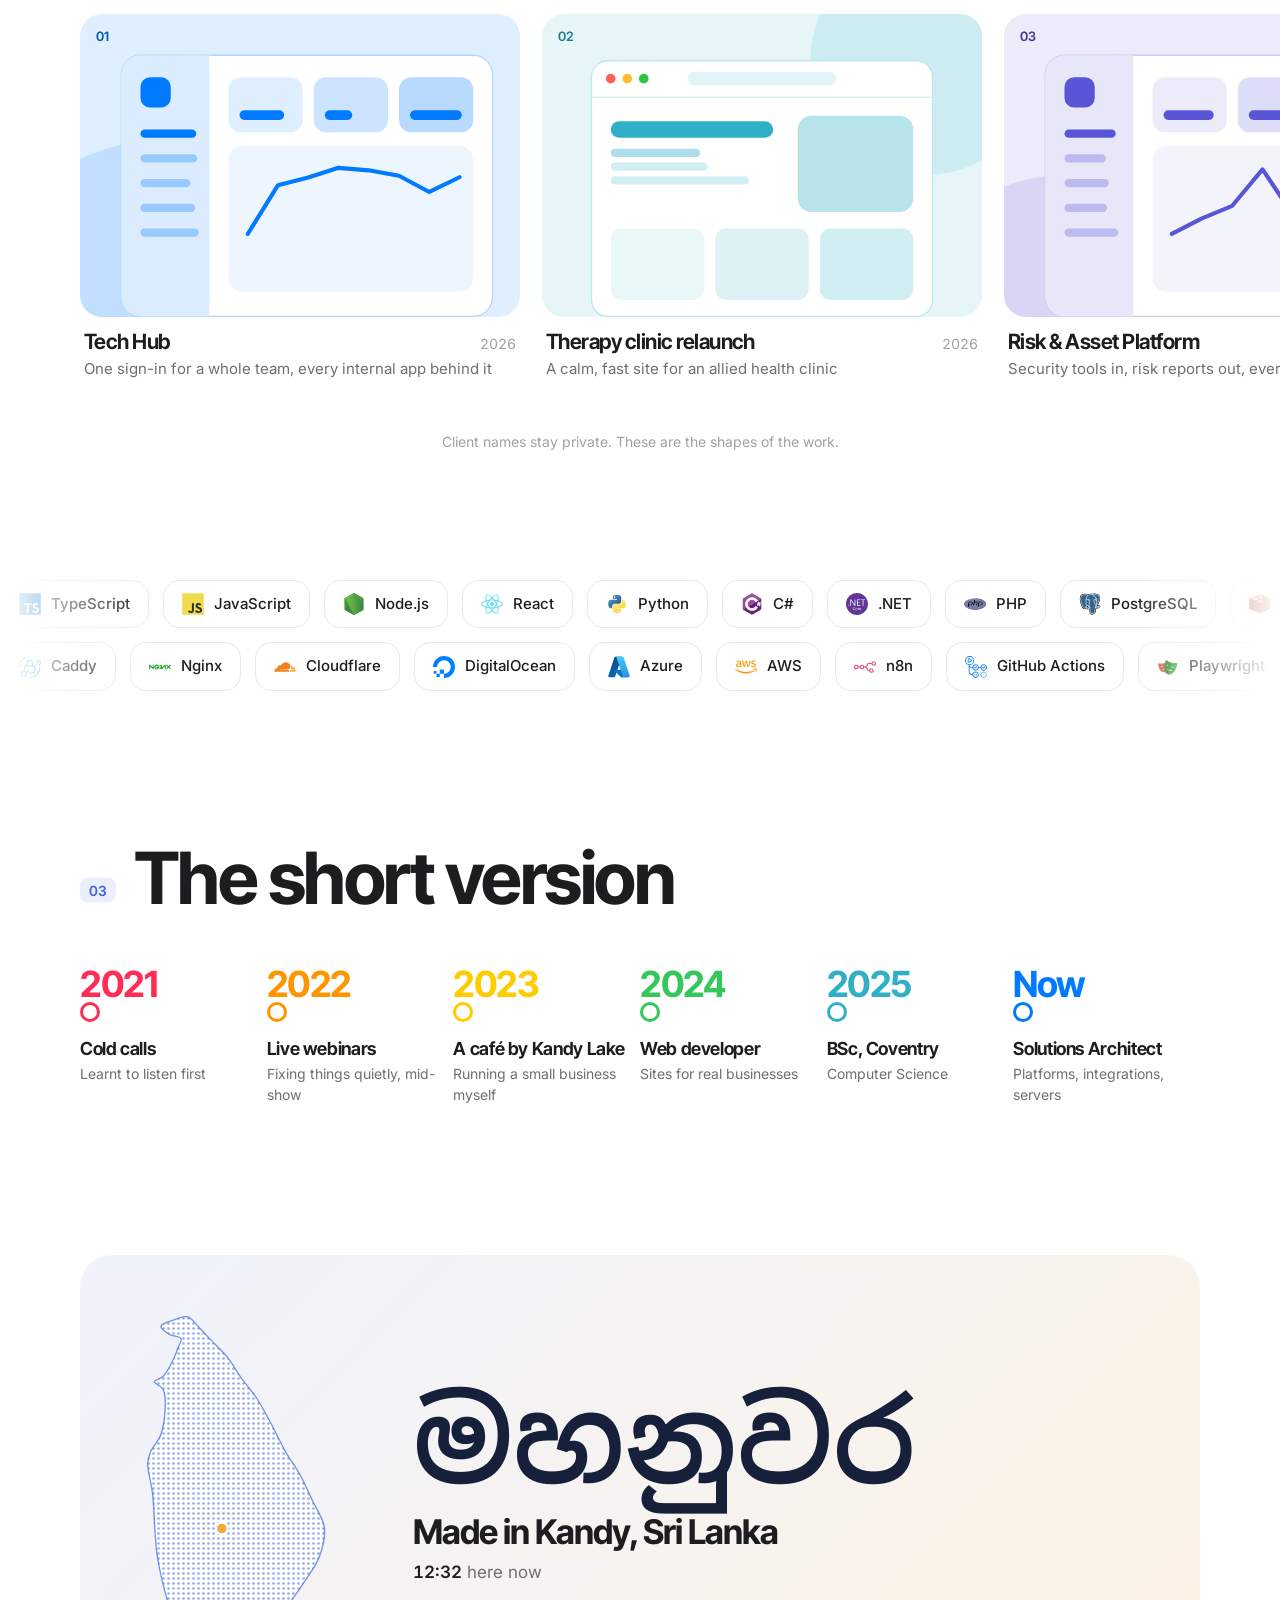
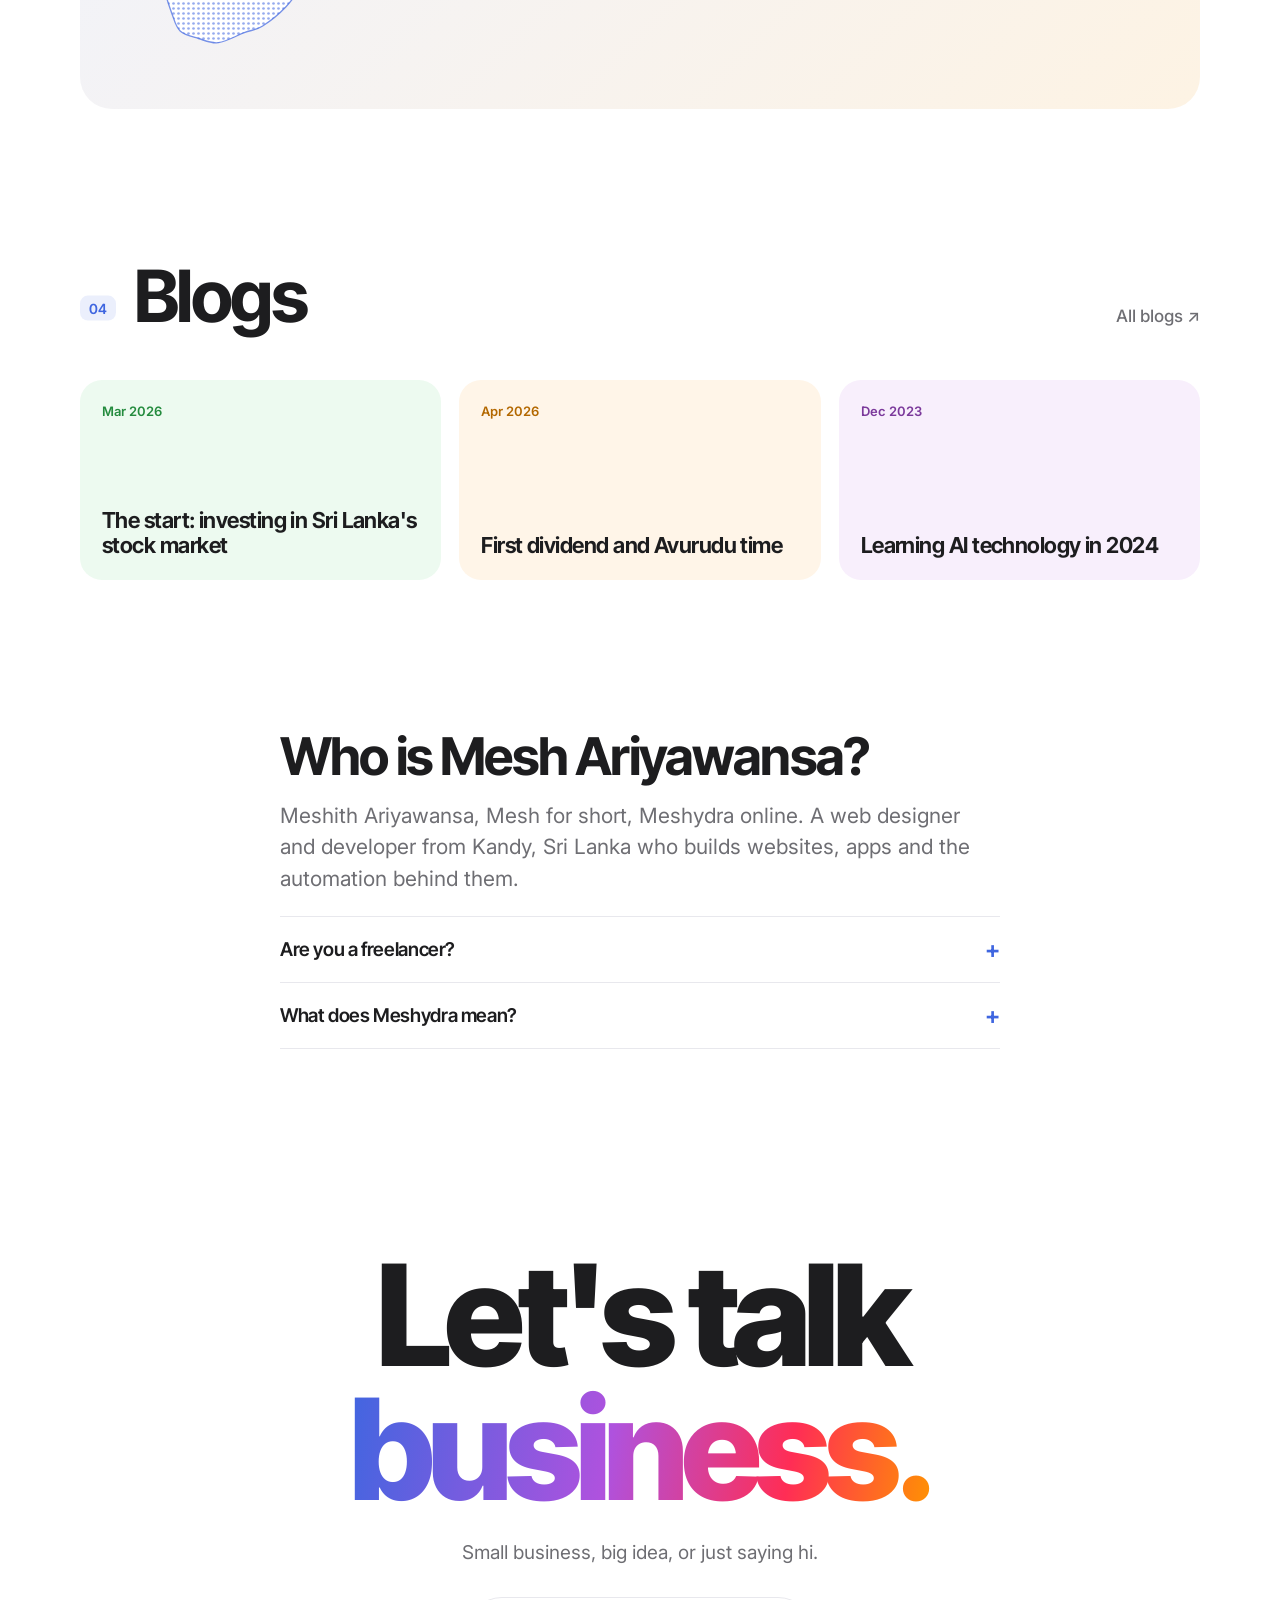
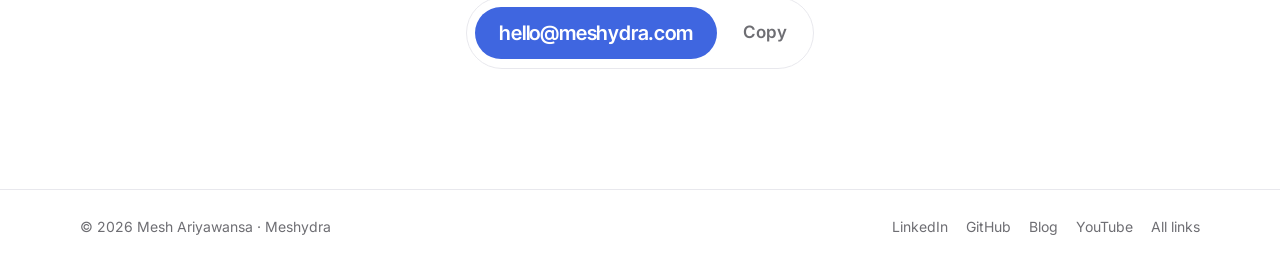
==== commit f5e8a5cd: "Music: keep waiting for a real click/tap/key (scroll can't start audio), 5% via Web Audio so iOS res" ====
--- a/index.html
+++ b/index.html
@@ -39,8 +39,8 @@
 <link rel="preconnect" href="https://fonts.gstatic.com" crossorigin>
 <link rel="stylesheet" href="https://fonts.googleapis.com/css2?family=Inter+Tight:wght@500;600;700;800&family=Inter:wght@400;500;600&display=swap">
 <link rel="stylesheet" href="https://fonts.googleapis.com/css2?family=Noto+Sans+Sinhala:wght@600&display=swap&text=%E0%B6%86%E0%B6%BA%E0%B7%94%E0%B6%B6%E0%B7%9D%E0%B7%80%E0%B6%B1%E0%B7%8A%E0%B6%B8%E0%B7%84%E0%B6%B1%E0%B7%94%E0%B7%80%E0%B6%BB!">
-<link rel="stylesheet" href="/assets/css/site.css?v=20261108i">
-<link rel="modulepreload" href="/assets/js/main.js?v=20261108i">
+<link rel="stylesheet" href="/assets/css/site.css?v=20261108j">
+<link rel="modulepreload" href="/assets/js/main.js?v=20261108j">
 
 <script type="importmap">
 { "imports": { "three": "https://cdn.jsdelivr.net/npm/three@0.170.0/build/three.module.min.js", "three/addons/": "https://cdn.jsdelivr.net/npm/three@0.170.0/examples/jsm/" } }
@@ -270,6 +270,6 @@
 </footer>
 
 <script src="/assets/vendor/lenis.min.js" defer></script>
-<script type="module" src="/assets/js/main.js?v=20261108i"></script>
+<script type="module" src="/assets/js/main.js?v=20261108j"></script>
 </body>
 </html>
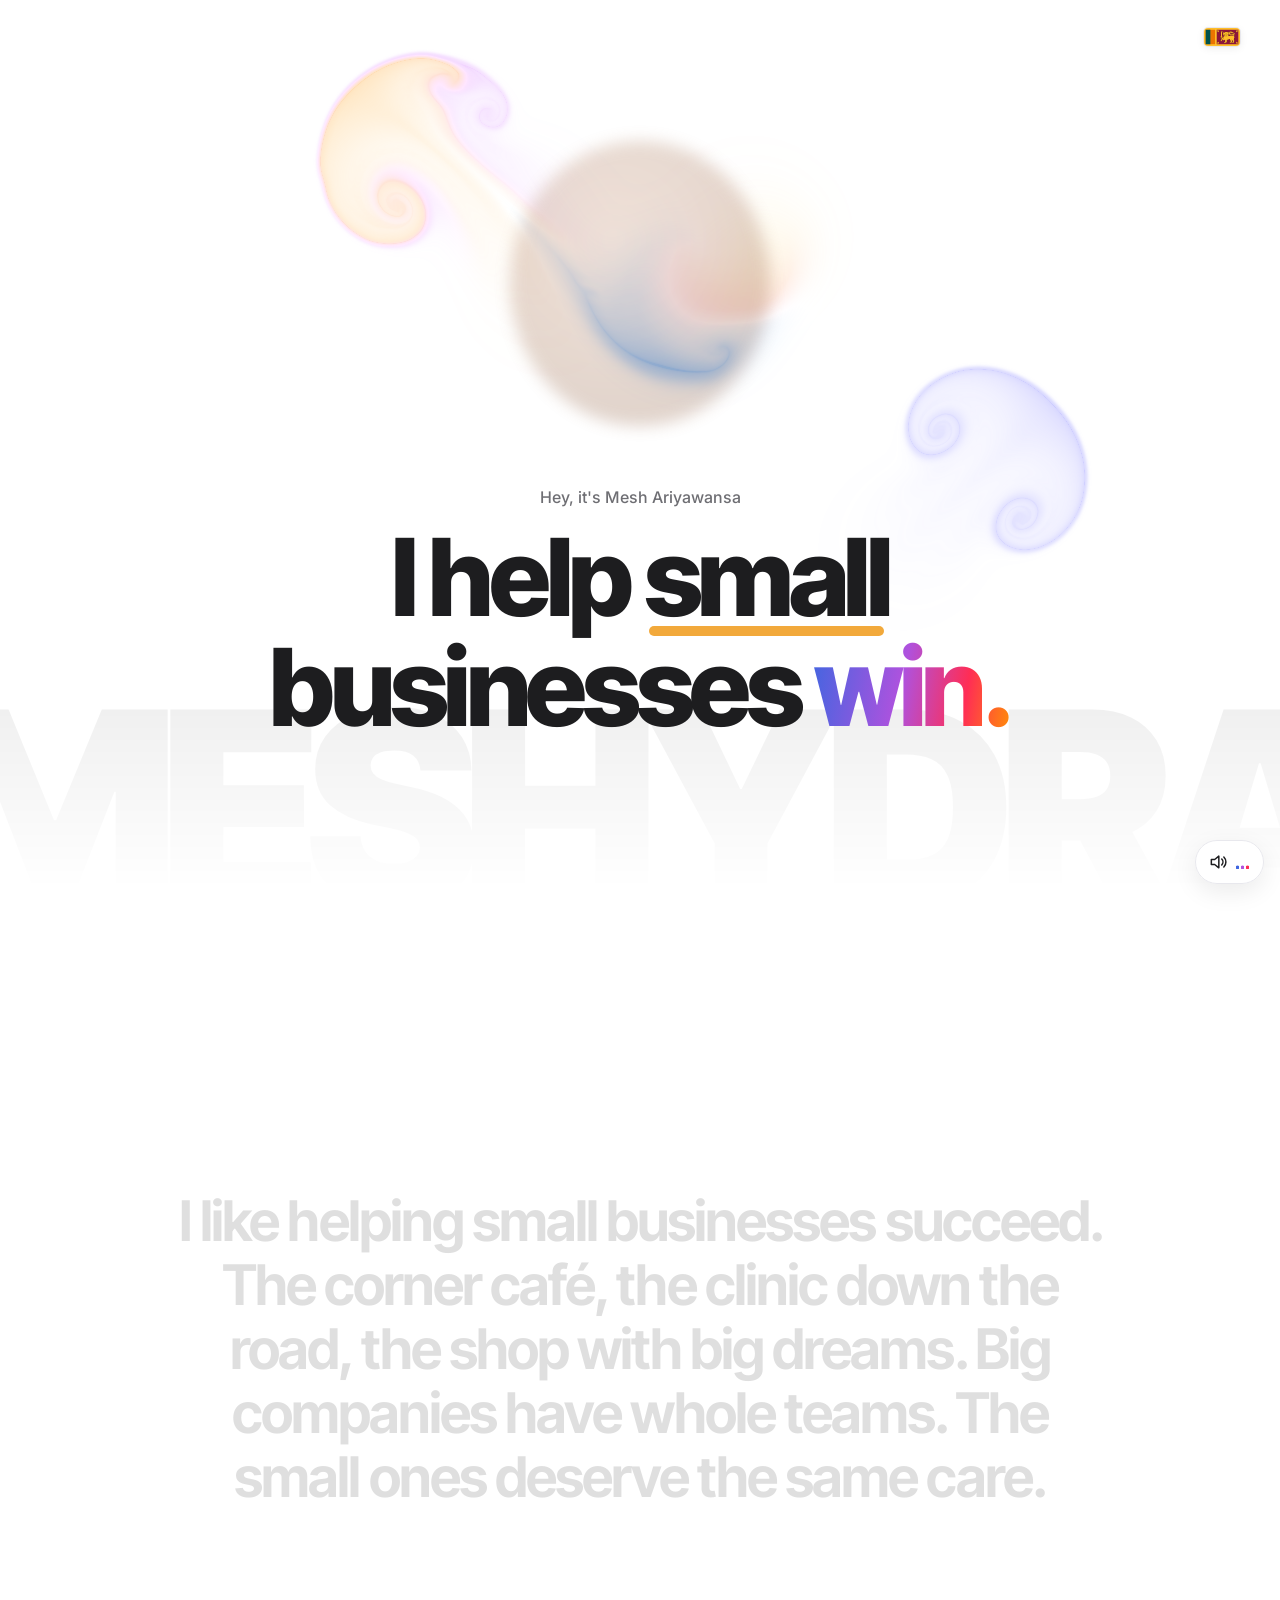
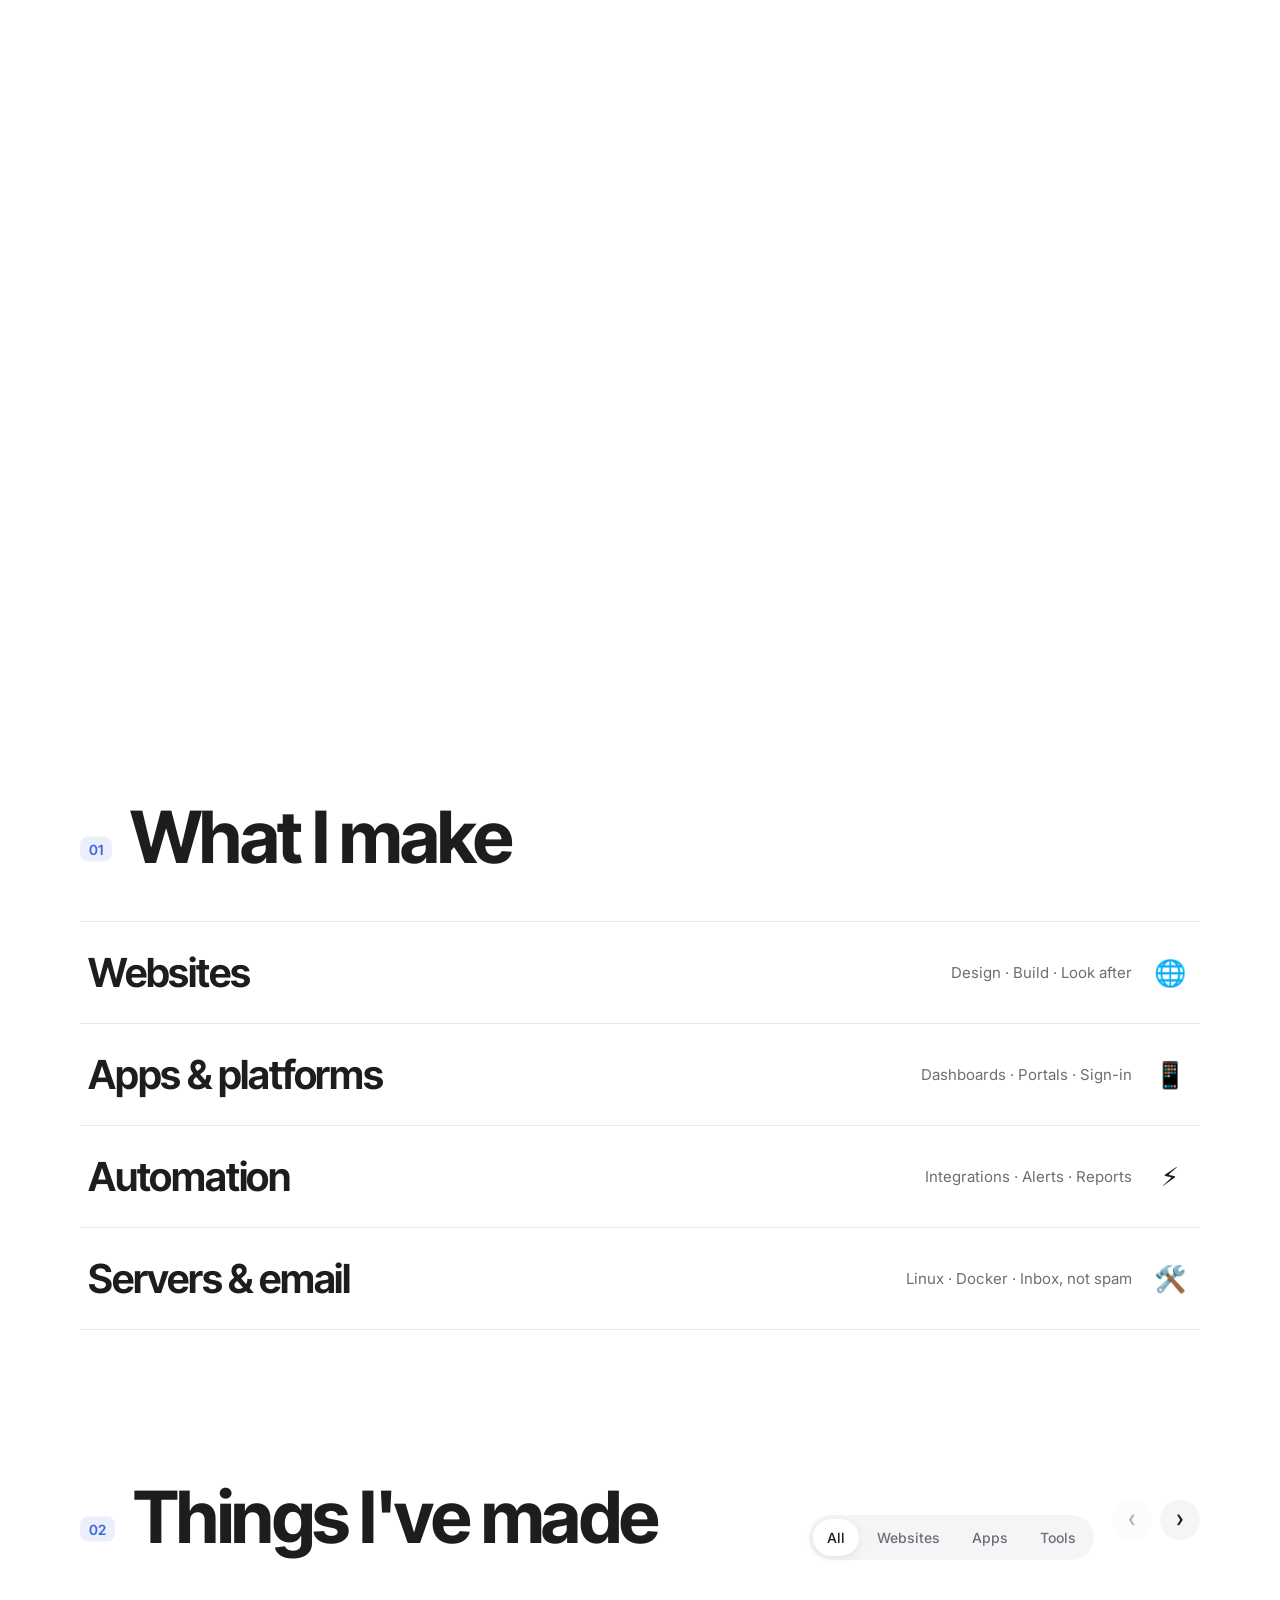
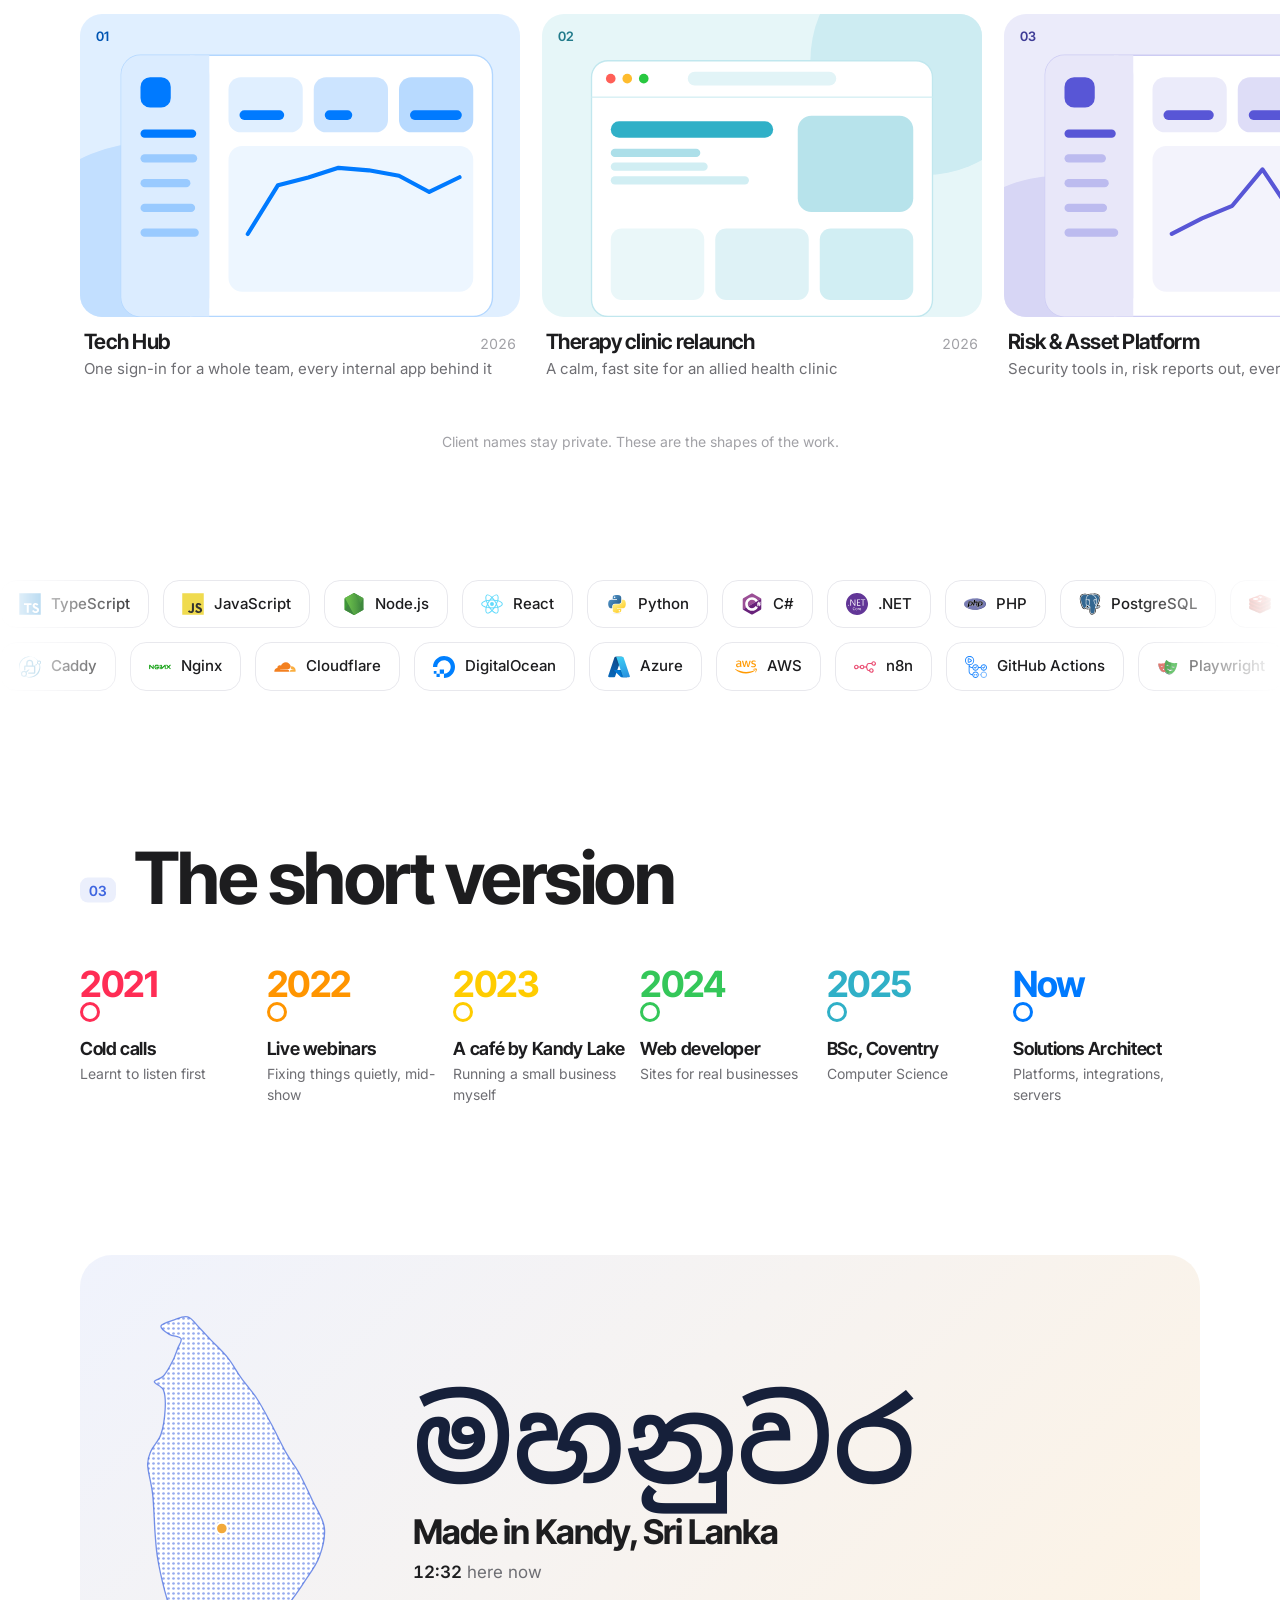
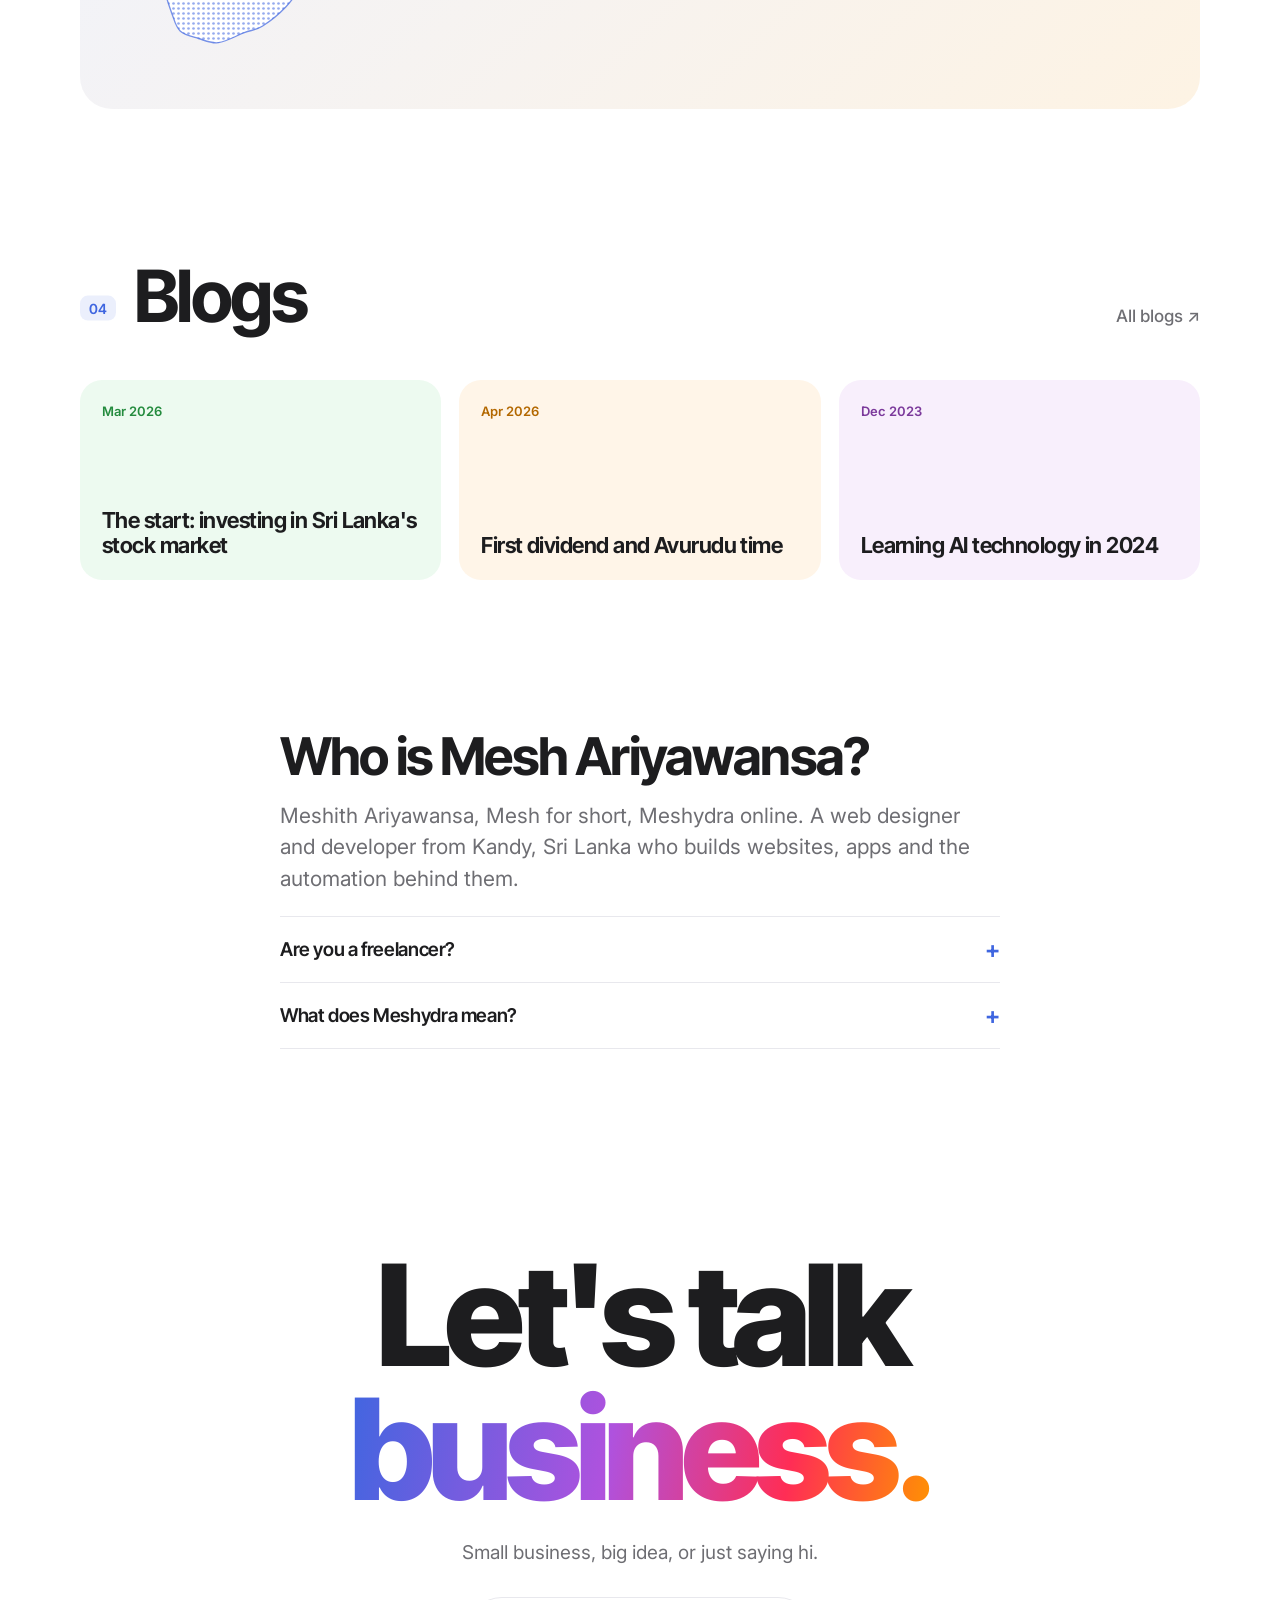
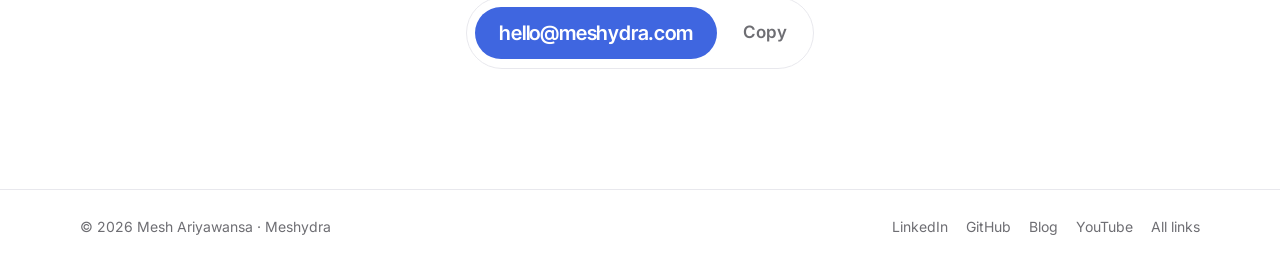
==== commit 440f538e: "Hero: small Sri Lankan flag top right Co-Authored-By: Claude Opus 5.5 <noreply@anthropic.com>" ====
--- a/index.html
+++ b/index.html
@@ -39,8 +39,8 @@
 <link rel="preconnect" href="https://fonts.gstatic.com" crossorigin>
 <link rel="stylesheet" href="https://fonts.googleapis.com/css2?family=Inter+Tight:wght@500;600;700;800&family=Inter:wght@400;500;600&display=swap">
 <link rel="stylesheet" href="https://fonts.googleapis.com/css2?family=Noto+Sans+Sinhala:wght@600&display=swap&text=%E0%B6%86%E0%B6%BA%E0%B7%94%E0%B6%B6%E0%B7%9D%E0%B7%80%E0%B6%B1%E0%B7%8A%E0%B6%B8%E0%B7%84%E0%B6%B1%E0%B7%94%E0%B7%80%E0%B6%BB!">
-<link rel="stylesheet" href="/assets/css/site.css?v=20261108j">
-<link rel="modulepreload" href="/assets/js/main.js?v=20261108j">
+<link rel="stylesheet" href="/assets/css/site.css?v=20261112a">
+<link rel="modulepreload" href="/assets/js/main.js?v=20261112a">
 
 <script type="importmap">
 { "imports": { "three": "https://cdn.jsdelivr.net/npm/three@0.170.0/build/three.module.min.js", "three/addons/": "https://cdn.jsdelivr.net/npm/three@0.170.0/examples/jsm/" } }
@@ -130,6 +130,7 @@
 
   <!-- 01 · hero -->
   <header class="hero" id="hero">
+    <img class="lk-flag" src="/assets/img/lk.svg" width="48" height="24" alt="Sri Lankan flag" title="Made in Sri Lanka">
     <div class="hero-in">
       <div class="me" id="me" role="img" aria-label="3D cartoon of Mesh Ariyawansa">
         <span class="me-ph" aria-hidden="true"></span>
@@ -270,6 +271,6 @@
 </footer>
 
 <script src="/assets/vendor/lenis.min.js" defer></script>
-<script type="module" src="/assets/js/main.js?v=20261108j"></script>
+<script type="module" src="/assets/js/main.js?v=20261112a"></script>
 </body>
 </html>
--- a/assets/css/site.css
+++ b/assets/css/site.css
@@ -53,6 +53,7 @@
 
 /* ---------- hero ---------- */
 .hero { position: relative; min-height: 100svh; display: grid; place-items: center; padding: 48px 0 120px; overflow: hidden; }
+.lk-flag { position: absolute; top: clamp(16px, 3vw, 28px); right: var(--gutter); z-index: 3; width: 36px; height: auto; border-radius: 4px; box-shadow: 0 0 0 1px var(--line), 0 2px 8px rgb(0 0 0 / .08); }
 .hero-in { position: relative; z-index: 2; display: flex; flex-direction: column; align-items: center; text-align: center; padding-inline: var(--gutter); }
 .me { position: relative; width: clamp(240px, 32vw, 360px); aspect-ratio: 1 / 1.1; border: 0; padding: 0; background: none; border-radius: 50%; margin-bottom: 4px; -webkit-tap-highlight-color: transparent; }
 .me canvas, .me img {
